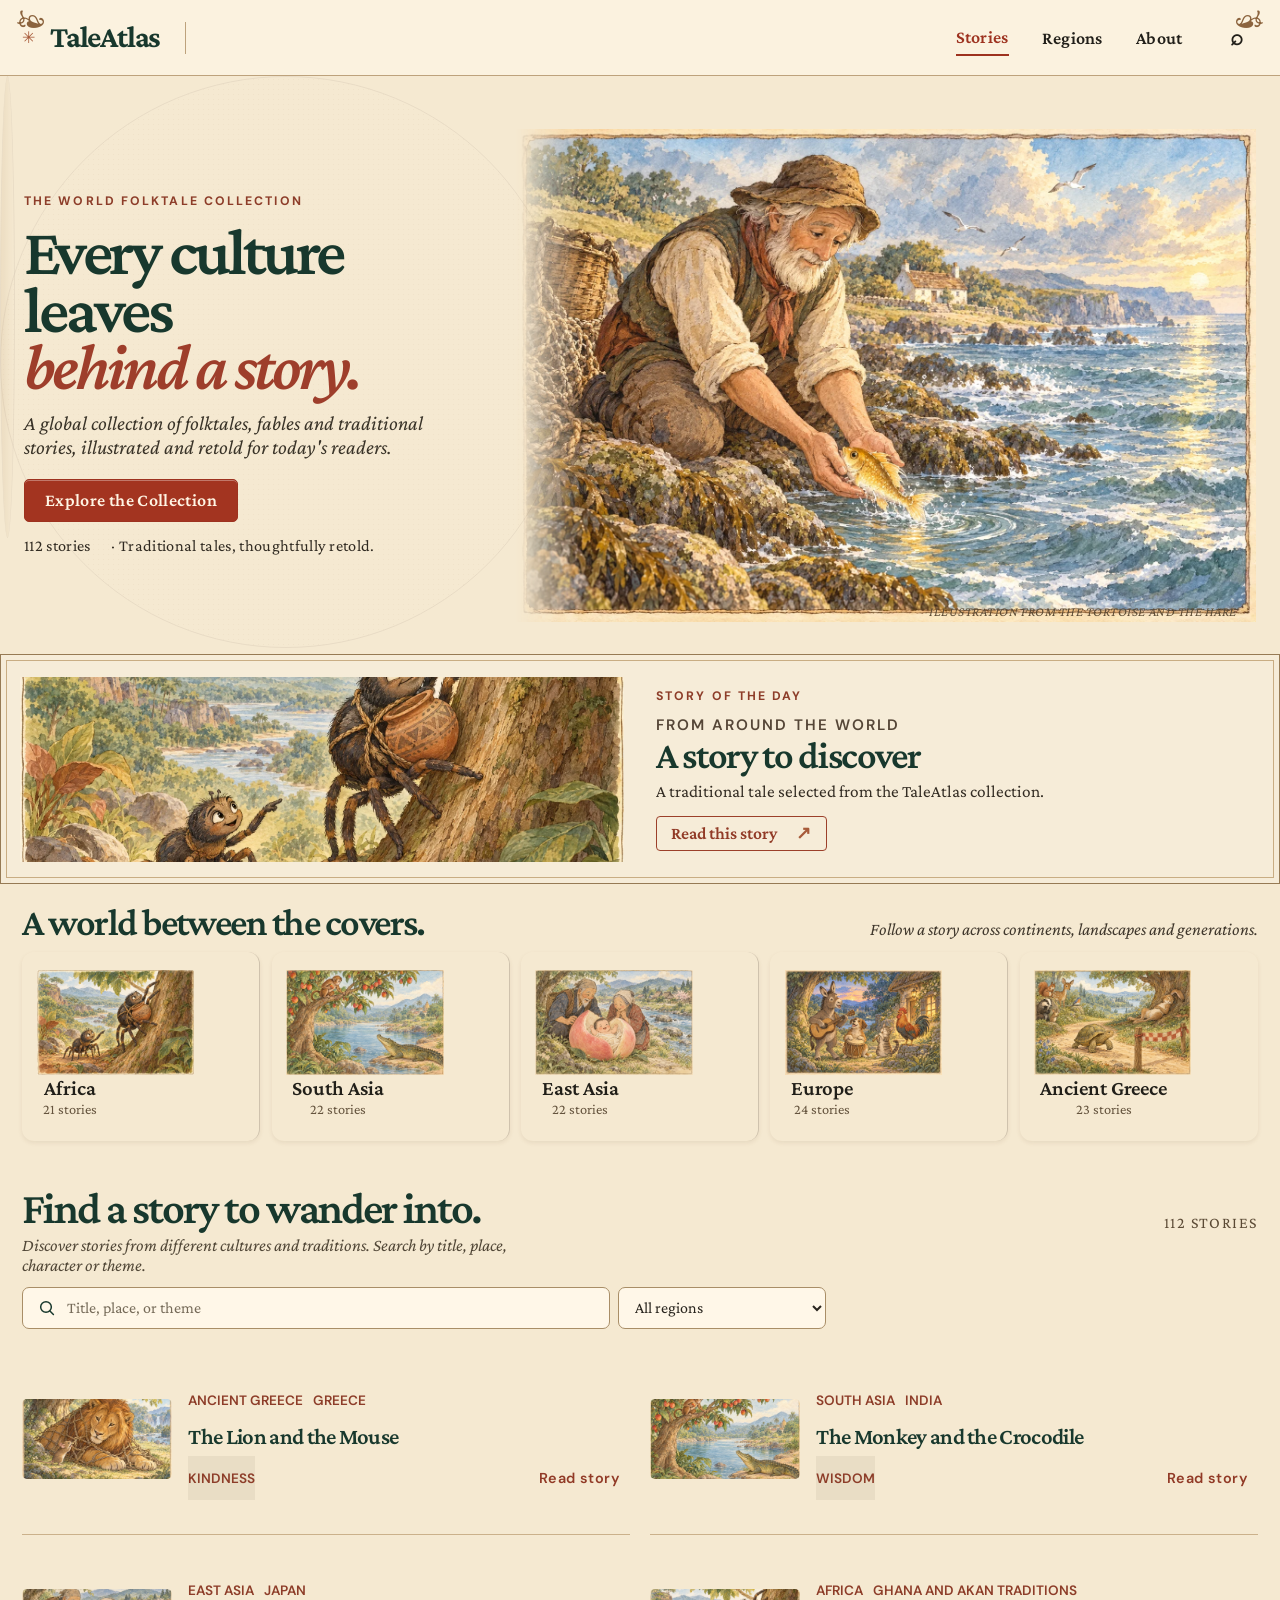
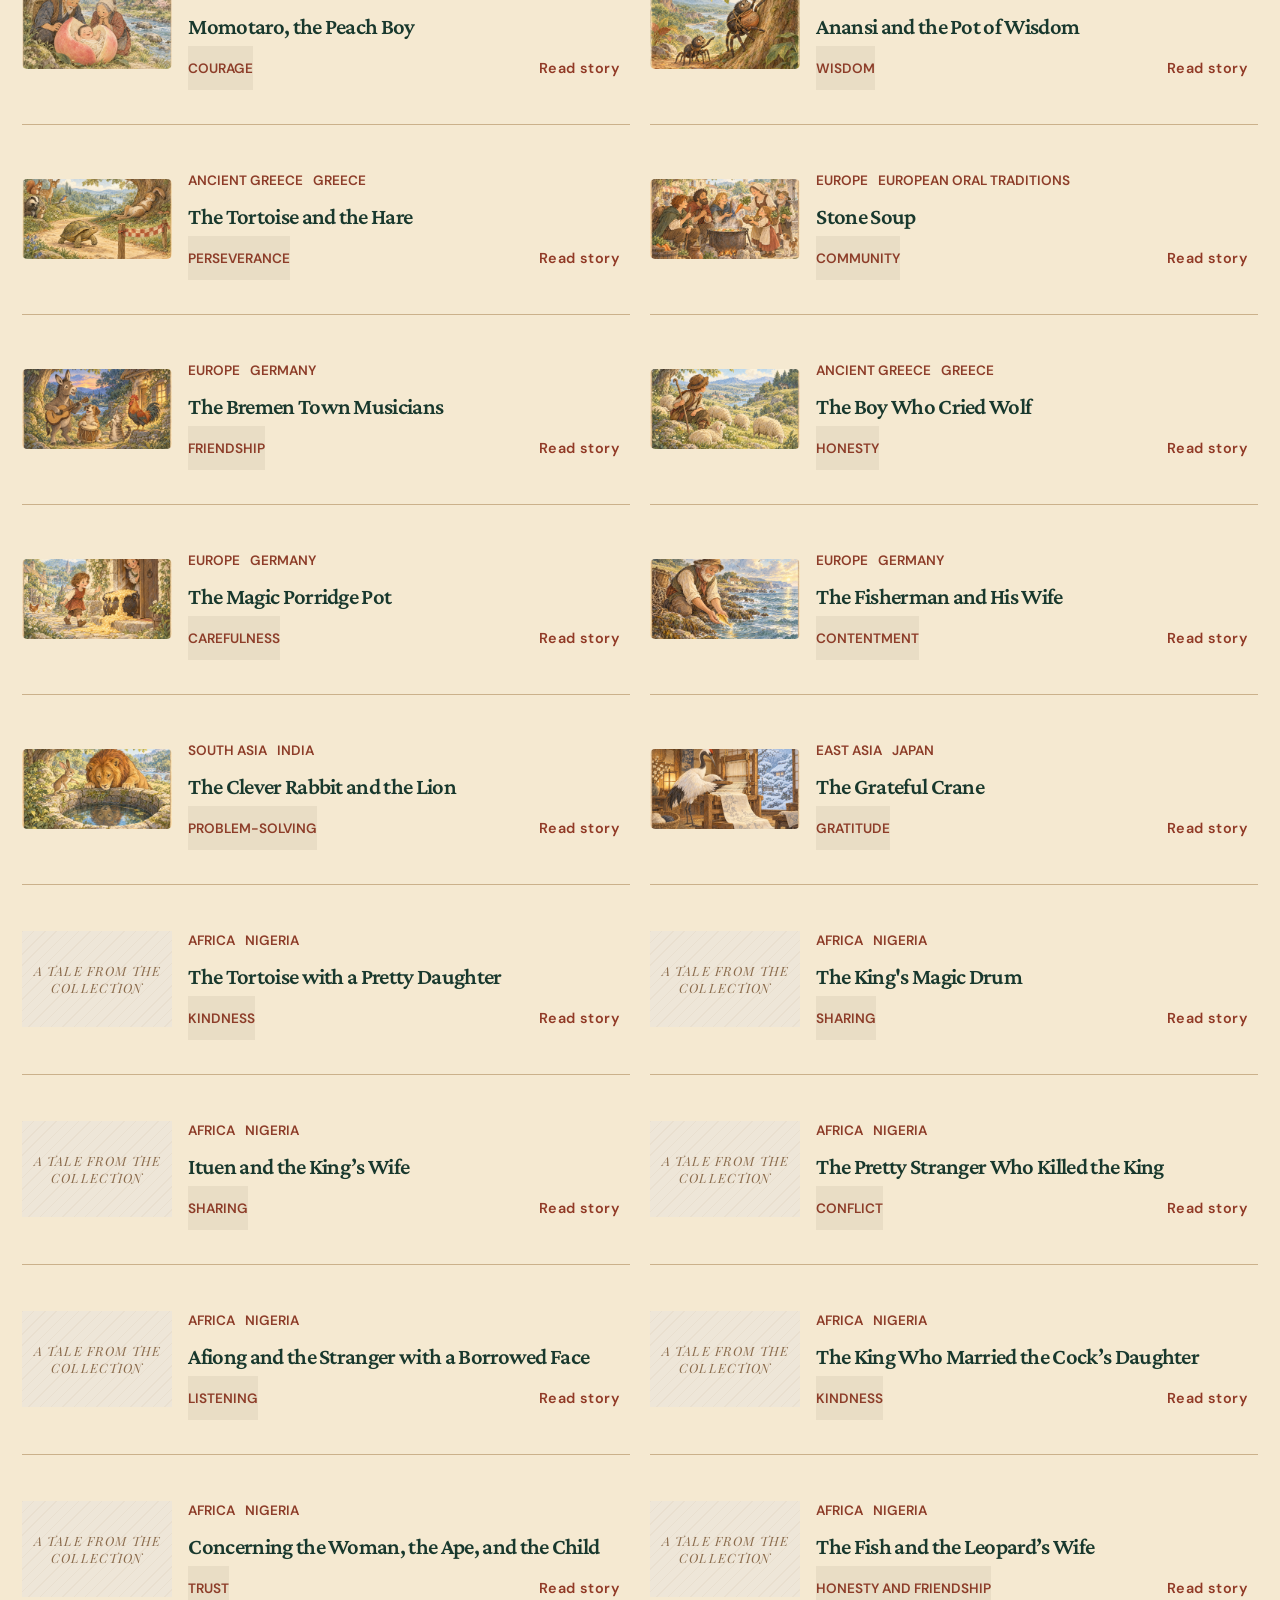
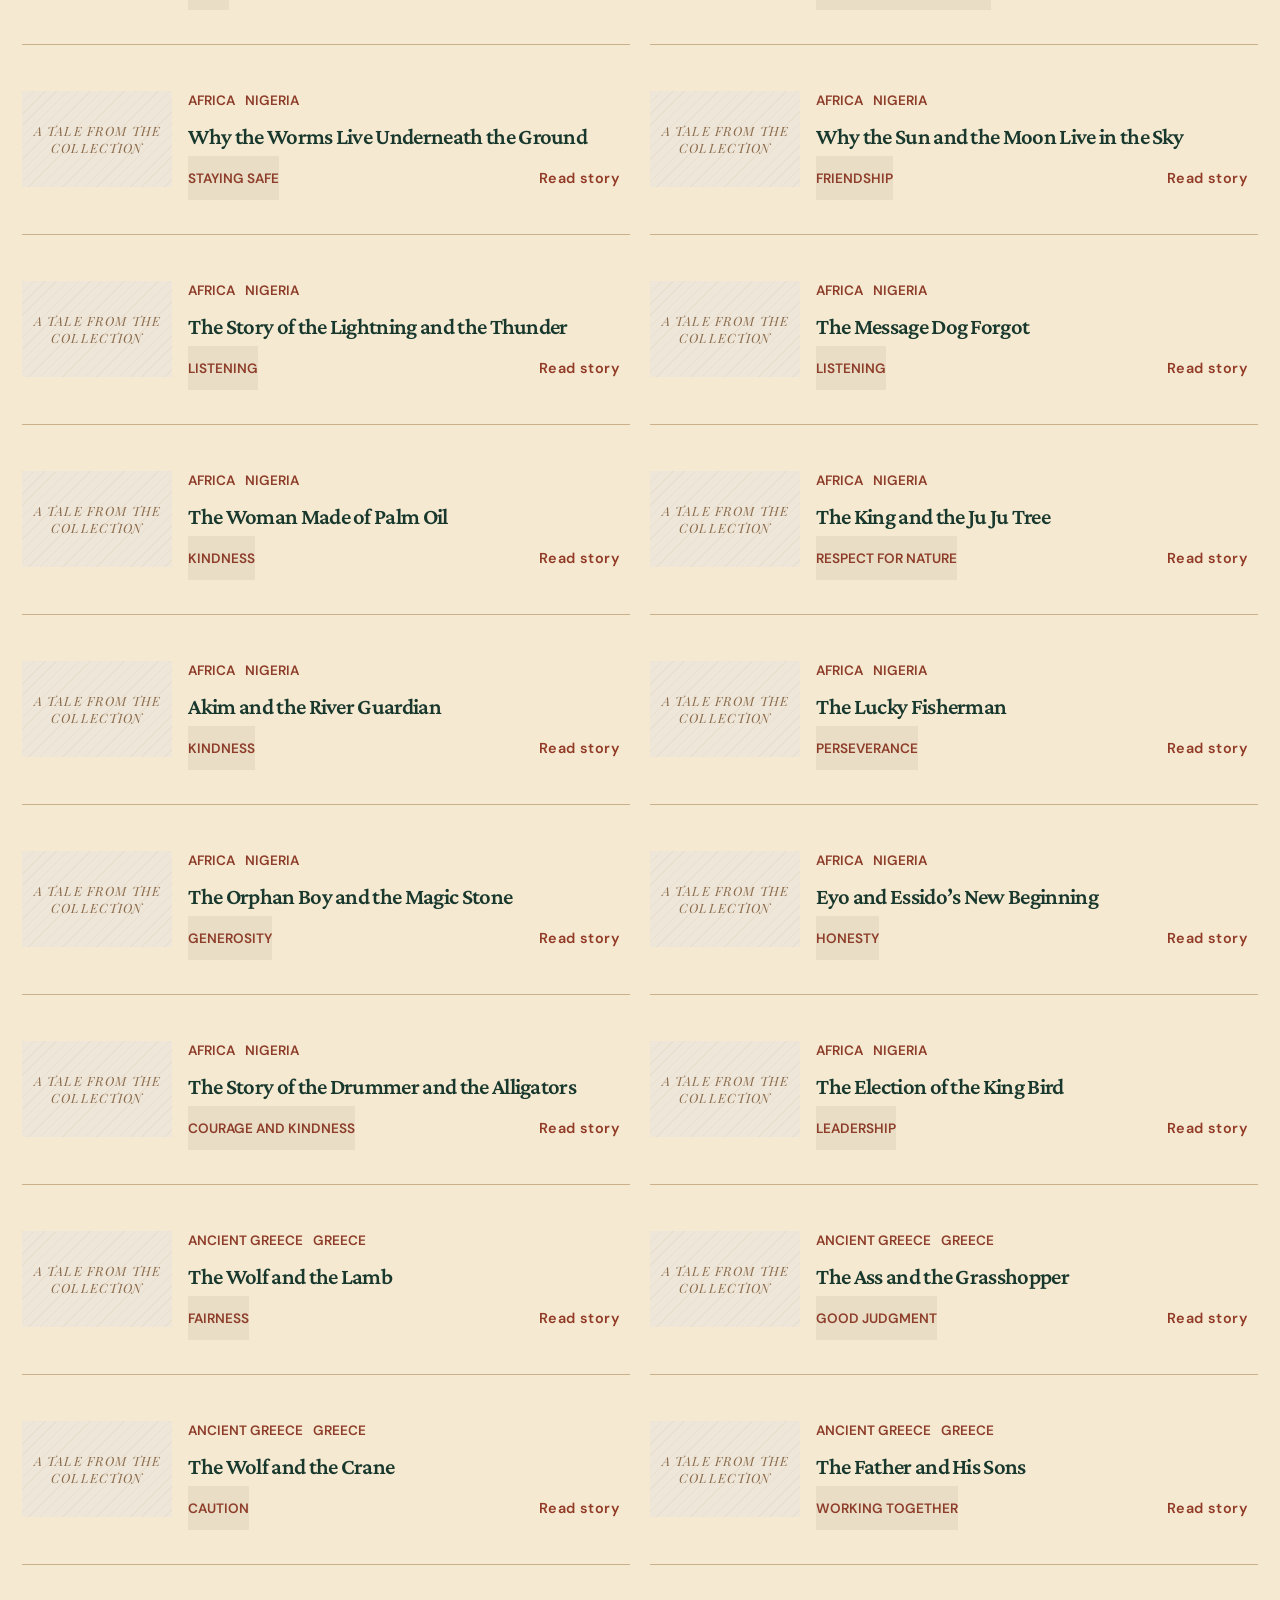
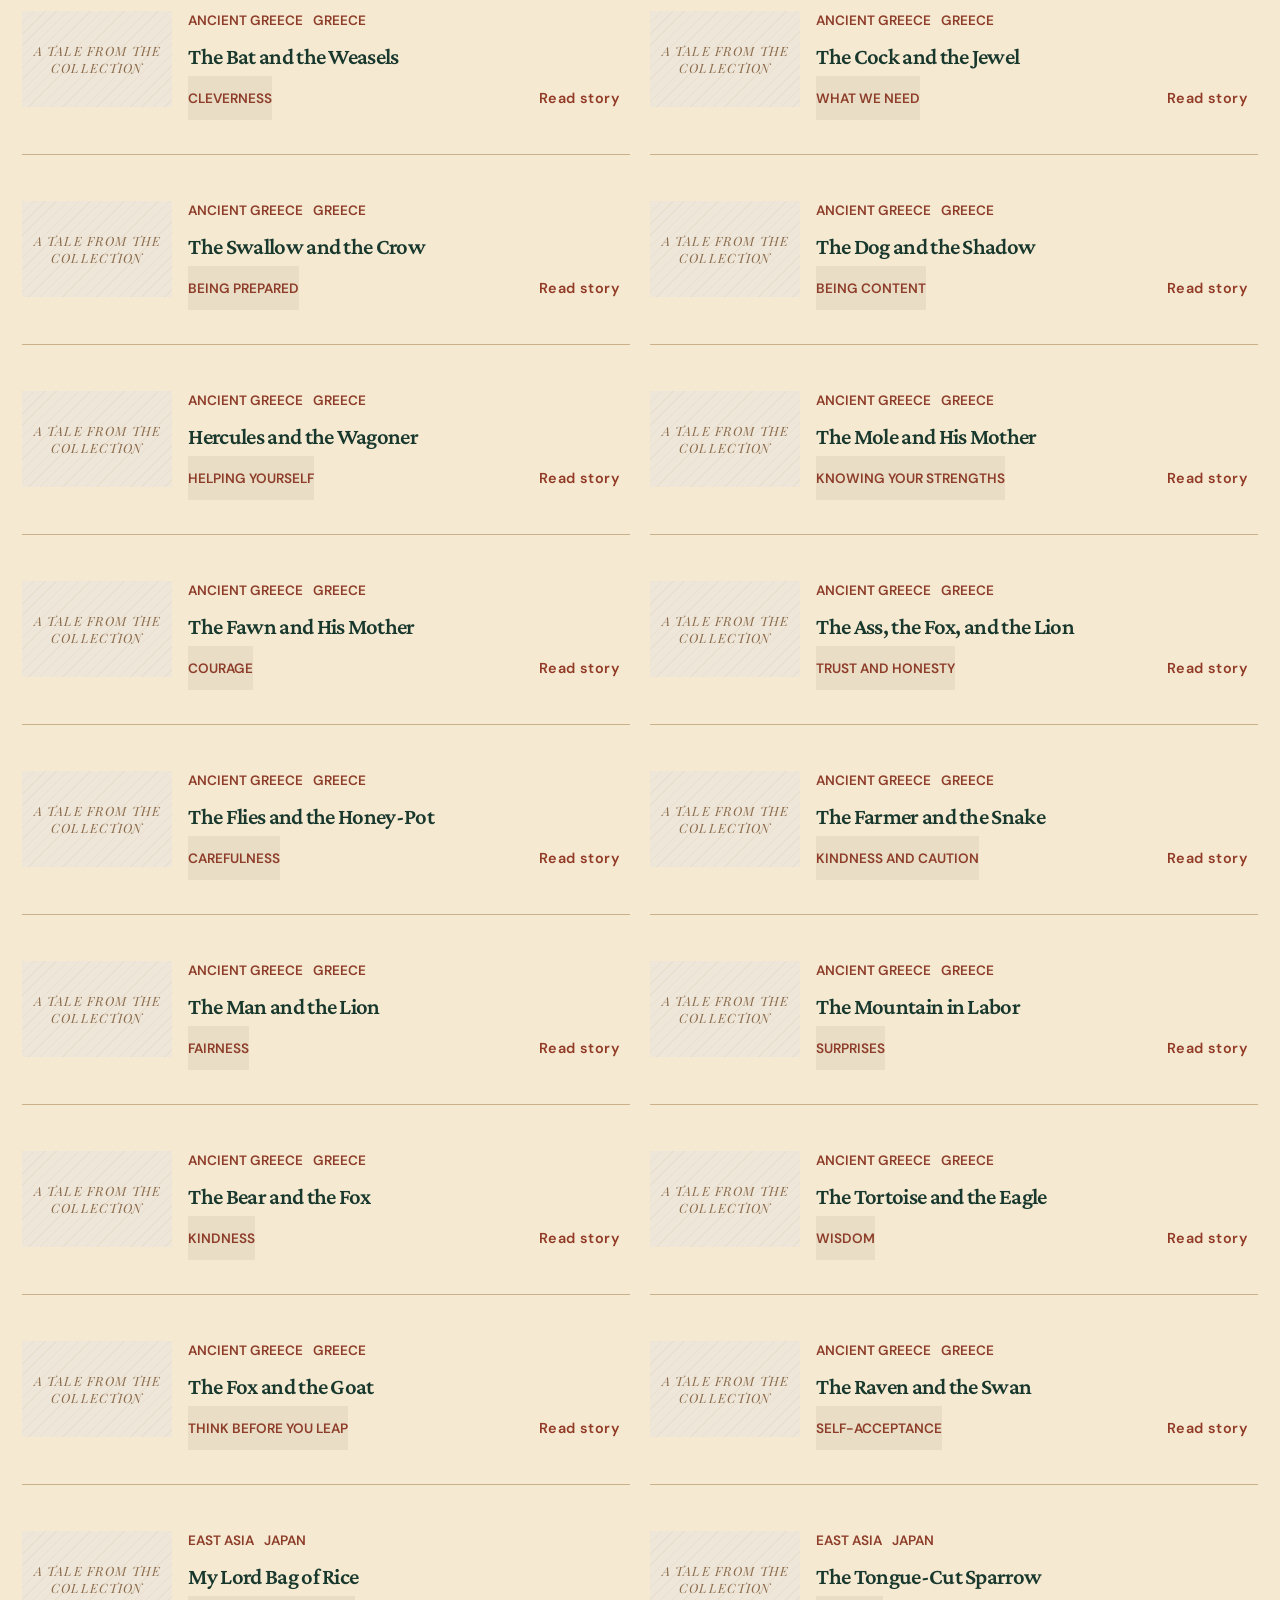
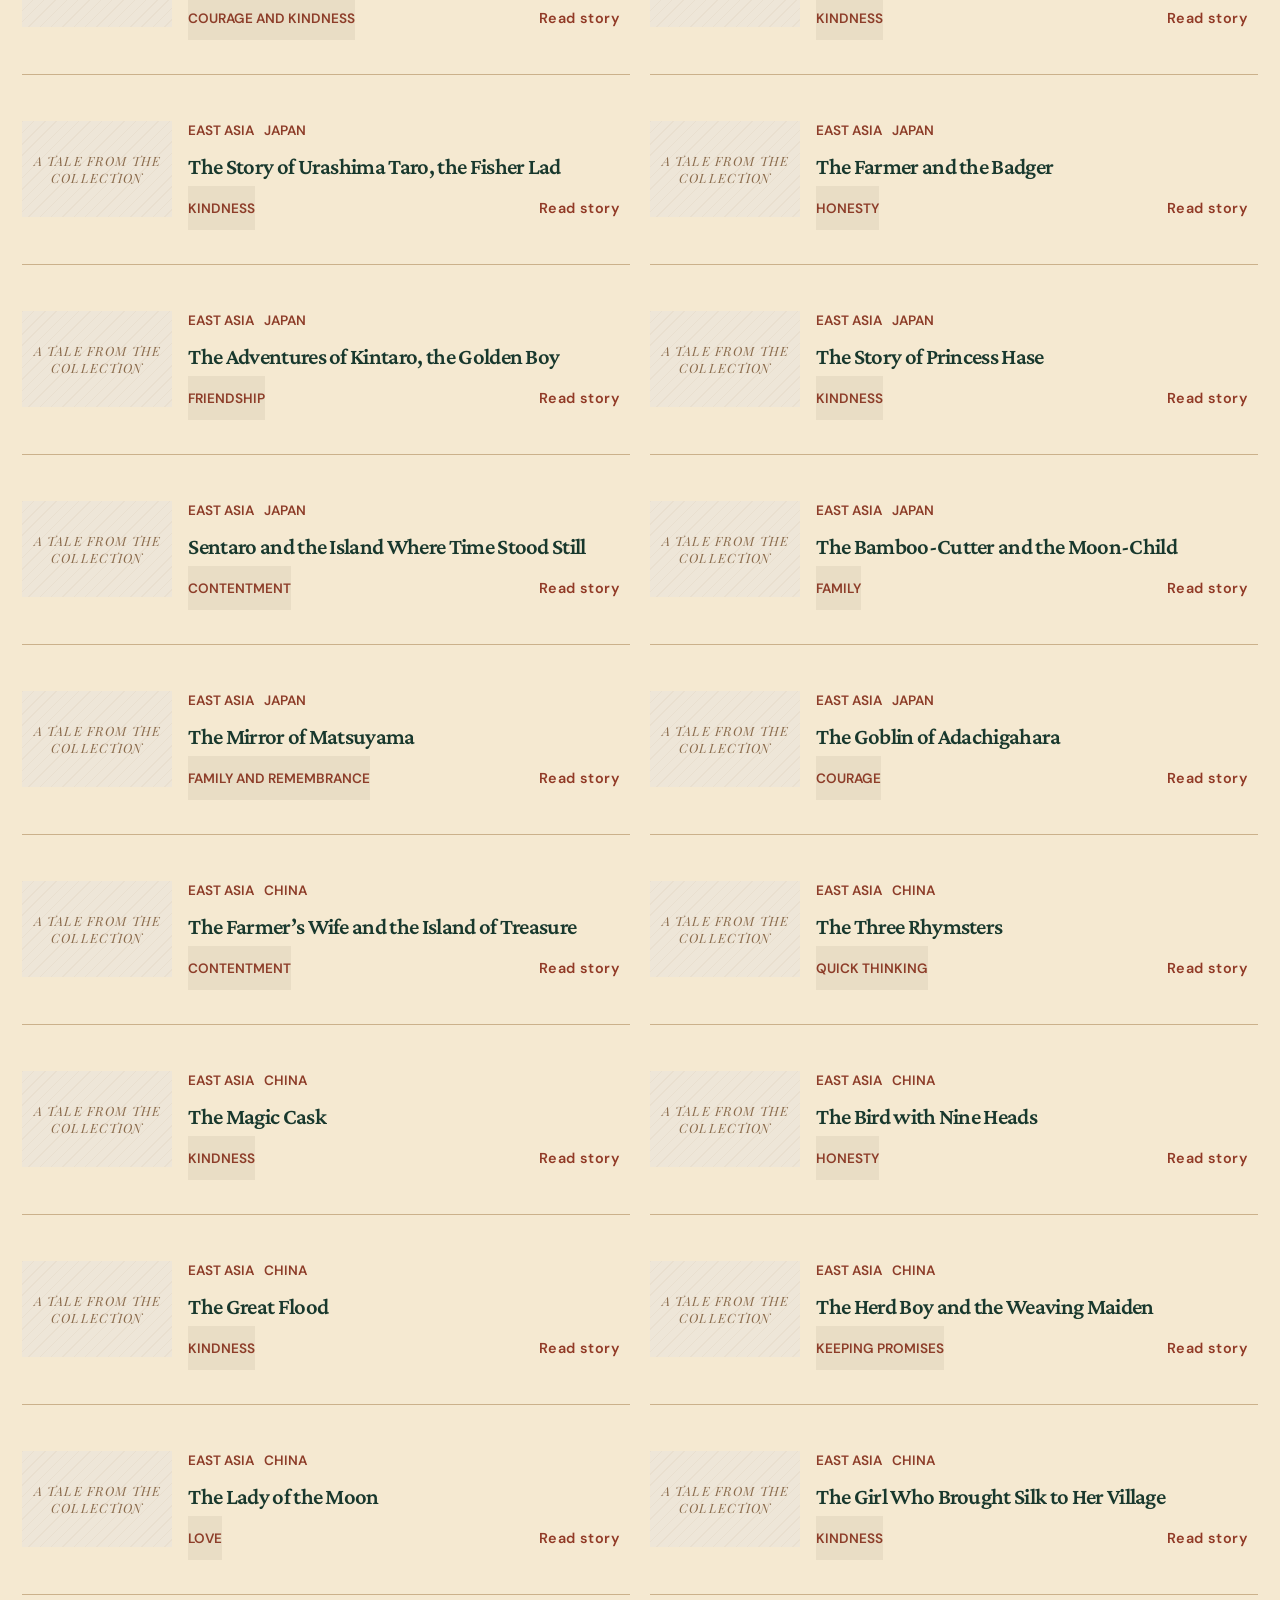
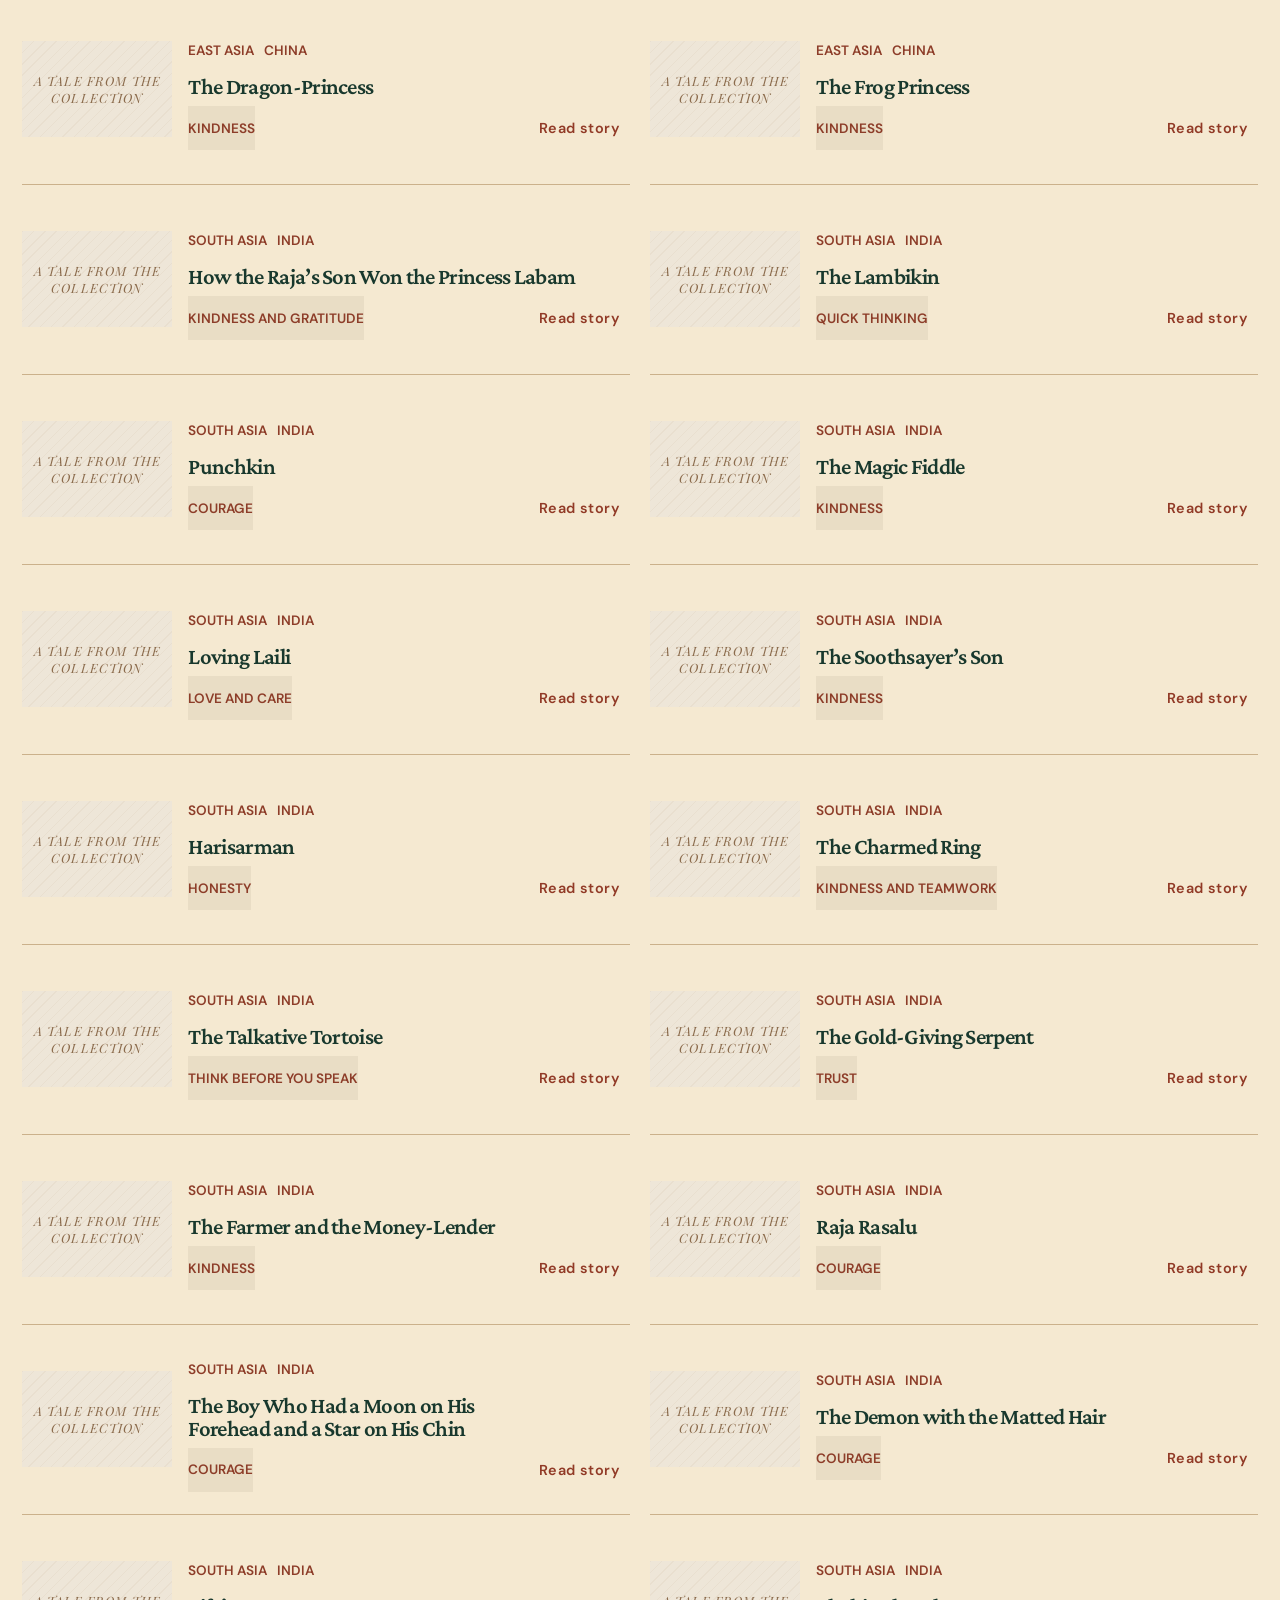
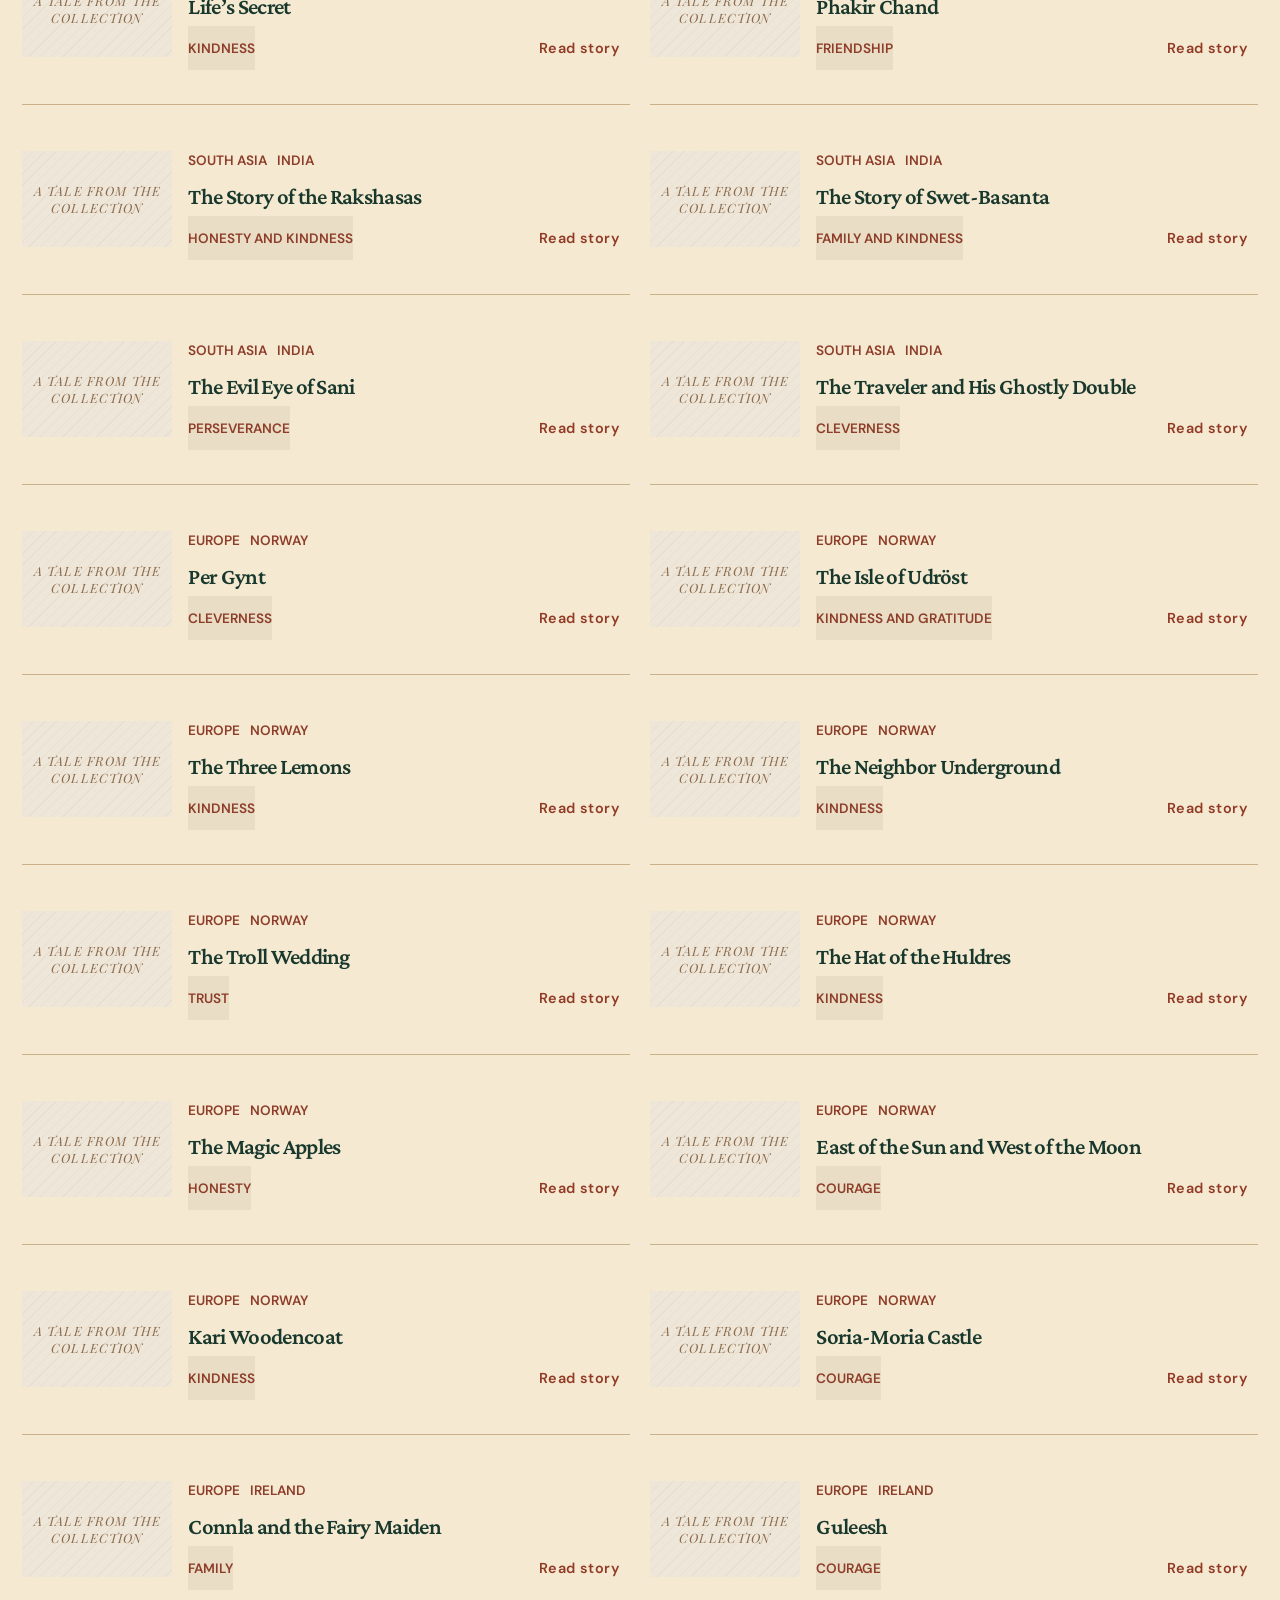
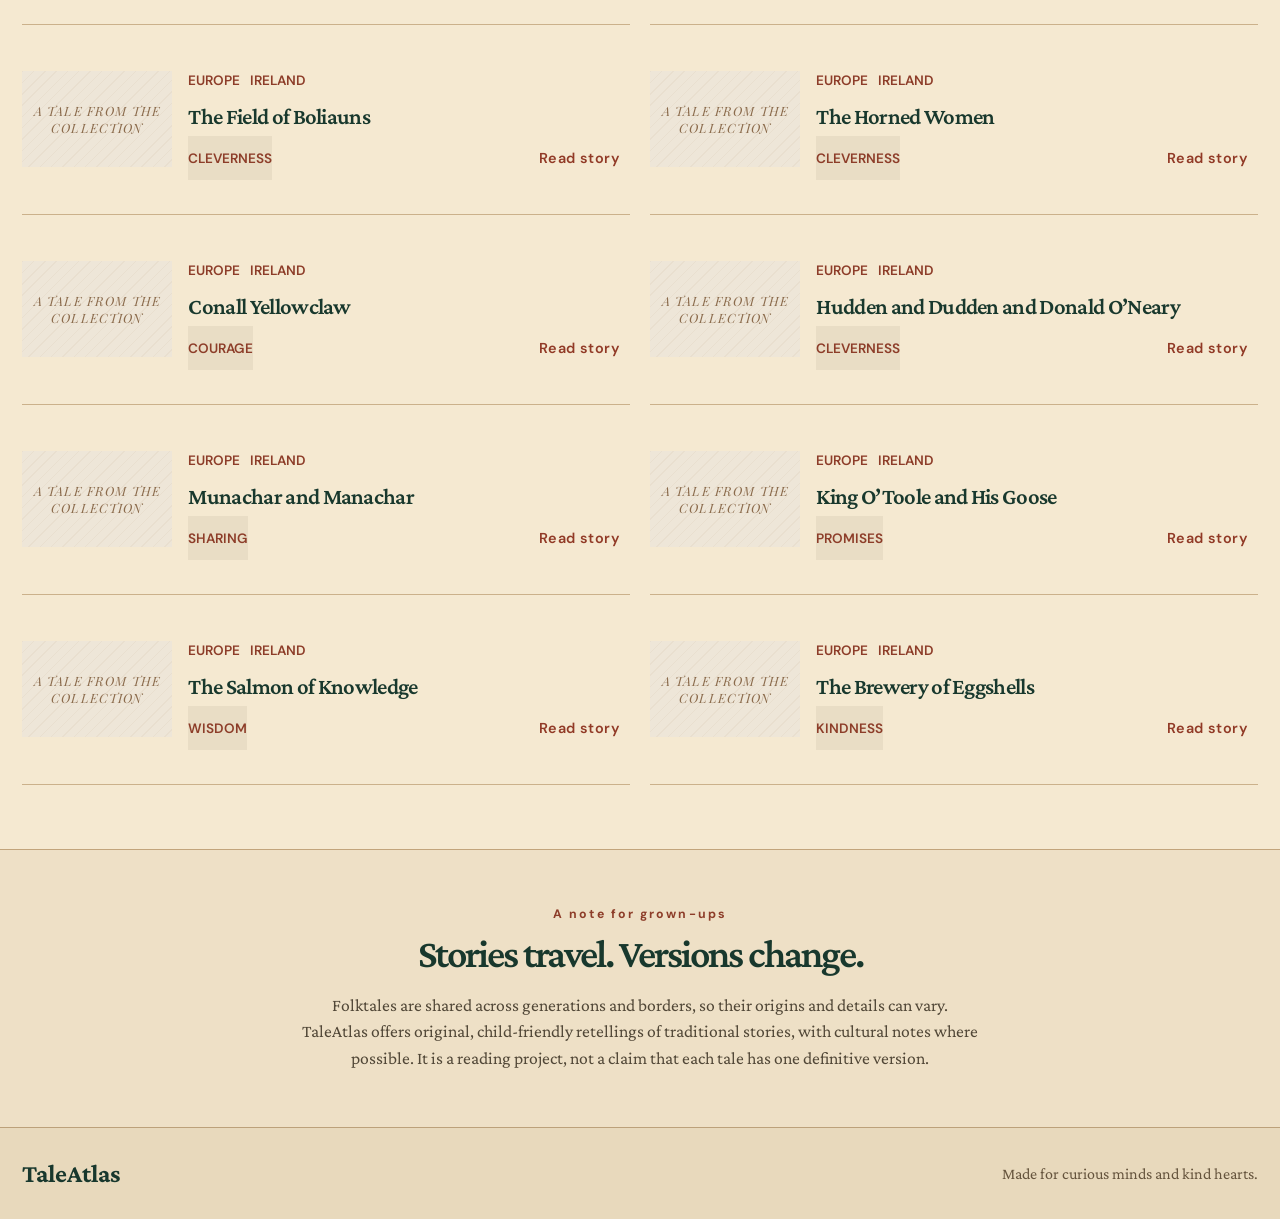
==== index.html @ 19bdbe38 "Remove image source label and introduce Story of the Day" ====
<!doctype html>
<html lang="en">
<head>
  <meta charset="utf-8">
  <meta name="viewport" content="width=device-width, initial-scale=1">
  <meta name="theme-color" content="#f5f0e5">
  <meta name="description" content="A growing illustrated library of child-friendly folktales from around the world.">
  <title>TaleAtlas — The World Folktale Collection</title>
  <link rel="canonical" href="https://melvinvarghese.github.io/TaleAtlas/">
  <meta property="og:type" content="website">
  <meta property="og:site_name" content="TaleAtlas">
  <meta property="og:title" content="TaleAtlas — The World Folktale Collection">
  <meta property="og:description" content="A growing illustrated library of child-friendly folktales from around the world.">
  <meta property="og:url" content="https://melvinvarghese.github.io/TaleAtlas/">
  <meta property="og:image" content="https://melvinvarghese.github.io/TaleAtlas/cover.svg">
  <meta property="og:image:alt" content="The illustrated TaleAtlas book cover, featuring a globe and the title TaleAtlas.">
  <link rel="icon" href="favicon.svg" type="image/svg+xml">
  <link rel="preconnect" href="https://fonts.googleapis.com">
  <link rel="preconnect" href="https://fonts.gstatic.com" crossorigin>
  <link href="https://fonts.googleapis.com/css2?family=Crimson+Pro:ital,wght@0,400;0,500;0,600;0,700;1,400;1,500&family=DM+Sans:wght@400;500;600;700&display=swap" rel="stylesheet">
  <link rel="stylesheet" href="styles.css">
</head>
<body>
  <a class="skip-link" href="#main-content">Skip to stories</a>

  <header class="topbar" id="top">
    <a class="brand" href="#top" id="brand-home" aria-label="TaleAtlas home">
      <svg aria-hidden="true" viewBox="0 0 36 36" focusable="false">
        <path d="M5 7h10c2 0 3 1.4 3 3.2V29c-1.4-2-3.3-3-6-3H5zM31 7H21c-2 0-3 1.4-3 3.2V29c1.4-2 3.3-3 6-3h7z" fill="none" stroke="currentColor" stroke-width="1.7" stroke-linejoin="round" />
        <path d="M18 10v19" fill="none" stroke="currentColor" stroke-width="1.4" />
      </svg>
      <span>TaleAtlas</span>
    </a>
    <nav aria-label="Main navigation">
      <a href="#collection-title">Stories</a>
      <a href="#regions">Regions</a>
      <button id="about-button" type="button" aria-controls="about-dialog" aria-haspopup="dialog">About</button>
      <button class="nav-search" type="button" id="search-top" aria-label="Go to story search">Search <span aria-hidden="true">⌕</span></button>
    </nav>
  </header>

  <main id="main-content" tabindex="-1">
    <section id="welcome" class="welcome" aria-labelledby="hero-title">
      <div class="welcome-copy">
        <p class="hero-label"><span class="ornament" aria-hidden="true">✳</span> THE WORLD FOLKTALE COLLECTION</p>
        <h1 id="hero-title"><span>Every culture leaves</span><em>behind a story.</em></h1>
        <p class="intro">A global collection of folktales, fables and traditional stories, illustrated and retold for today's readers.</p>
        <button id="open-book" class="primary" type="button" aria-controls="reader">Explore the Collection</button>
        <p class="note"><span id="hero-story-count">112 stories</span> · Traditional tales, thoughtfully retold.</p>
      </div>
      <div class="hero-art" aria-label="An illustration from the world of folktales">
        <img class="hero-main-art" src="assets/clever-rabbit.webp" width="760" height="700" alt="A clever rabbit leads a lion toward a stone well in a forest." fetchpriority="high">
        <span class="art-caption">A world of wonder, gathered in one place</span>
      </div>
    </section>

    <section class="featured-story" aria-labelledby="featured-title">
      <div class="featured-art">
        <img src="assets/anansi-wisdom.webp" alt="Anansi the spider climbs a tree with a pot of wisdom." loading="lazy">
        
      </div>
      <div class="featured-copy">
        <p class="section-label">STORY OF THE DAY</p>
        <p class="feature-kicker" id="featured-origin">FROM AROUND THE WORLD</p>
        <h2 id="featured-title">A story to discover</h2>
        <p id="featured-summary">A traditional tale selected from the TaleAtlas collection.</p>
        <button class="feature-link" id="read-featured" type="button">Read this story <span aria-hidden="true">↗</span></button>
      </div>
      
    </section>

    <section id="reader" class="reader hidden" aria-labelledby="reader-title">
      <div class="reader-heading">
        <div>
          <p class="reader-label">The open book</p>
          <h1 id="reader-title" tabindex="-1" aria-live="polite" aria-atomic="true">Contents</h1>
        </div>
        <button id="close-book" class="plain" type="button">Close book</button>
      </div>

      <div class="book-area">
        <div class="book">
          <article class="paper" id="left-page" aria-label="First page"></article>
          <article class="paper" id="right-page" aria-label="Second page"></article>
          <div id="page-turn" aria-hidden="true"></div>
        </div>
      </div>

      <div class="reader-controls" aria-label="Story navigation">
        <button id="prev" class="reader-nav" type="button" disabled>Previous</button>
        <span id="page-counter" aria-live="off">Contents</span>
        <button id="next" class="reader-nav" type="button">Begin reading</button>
      </div>
      <p class="keyboard-hint">Use these buttons or the arrow keys to turn pages.</p>
    </section>

    <section id="regions" class="regions-section" aria-labelledby="regions-title">
      <div class="regions-heading">
        <p class="section-label">FIVE REGIONS · MANY VOICES</p>
        <h2 id="regions-title">A world between the covers.</h2>
        <p>Follow a story across continents, landscapes and generations.</p>
      </div>
      <div class="region-index" id="region-index">
        <button type="button" class="region-card" data-region="Africa"><span class="region-card-art"><img src="assets/anansi-wisdom.webp" alt="Anansi and the pot of wisdom" loading="lazy"></span><span class="region-card-meta"><span class="region-number">01</span><span class="region-name">Africa</span><span class="region-count" data-region-count="Africa"></span><span class="region-arrow" aria-hidden="true">↗</span></span></button>
        <button type="button" class="region-card" data-region="South Asia"><span class="region-card-art"><img src="assets/monkey-crocodile.webp" alt="The monkey and the crocodile" loading="lazy"></span><span class="region-card-meta"><span class="region-number">02</span><span class="region-name">South Asia</span><span class="region-count" data-region-count="South Asia"></span><span class="region-arrow" aria-hidden="true">↗</span></span></button>
        <button type="button" class="region-card" data-region="East Asia"><span class="region-card-art"><img src="assets/momotaro.webp" alt="Momotaro, the peach boy" loading="lazy"></span><span class="region-card-meta"><span class="region-number">03</span><span class="region-name">East Asia</span><span class="region-count" data-region-count="East Asia"></span><span class="region-arrow" aria-hidden="true">↗</span></span></button>
        <button type="button" class="region-card" data-region="Europe"><span class="region-card-art"><img src="assets/bremen-musicians.webp" alt="The Bremen town musicians" loading="lazy"></span><span class="region-card-meta"><span class="region-number">04</span><span class="region-name">Europe</span><span class="region-count" data-region-count="Europe"></span><span class="region-arrow" aria-hidden="true">↗</span></span></button>
        <button type="button" class="region-card" data-region="Ancient Greece"><span class="region-card-art"><img src="assets/tortoise-hare.webp" alt="The tortoise and the hare" loading="lazy"></span><span class="region-card-meta"><span class="region-number">05</span><span class="region-name">Ancient Greece</span><span class="region-count" data-region-count="Ancient Greece"></span><span class="region-arrow" aria-hidden="true">↗</span></span></button>
      </div>
    </section>

    <section class="collection" aria-labelledby="collection-title">
      <div class="section-heading">
        <div>
          <p class="section-label">THE STORY LIBRARY</p>
          <h2 id="collection-title" tabindex="-1">Find a story to wander into.</h2>
        </div>
        <span id="story-count" class="story-count" role="status" aria-live="polite" aria-atomic="true">12 stories</span>
      </div>
      <p class="section-intro">Discover stories from different cultures and traditions. Search by title, place, character or theme.</p>

      <div class="filters" role="search">
        <div class="filter-field search-field">
          <label for="search">Search stories</label>
          <div class="search-control">
            <svg aria-hidden="true" viewBox="0 0 24 24" focusable="false">
              <circle cx="10.8" cy="10.8" r="6.4" fill="none" stroke="currentColor" stroke-width="1.8" />
              <path d="m15.5 15.5 4.2 4.2" fill="none" stroke="currentColor" stroke-width="1.8" stroke-linecap="round" />
            </svg>
            <input id="search" type="search" placeholder="Title, place, or theme">
          </div>
        </div>
        <div class="filter-field region-field">
          <label for="region-filter">Browse by region</label>
          <select id="region-filter">
            <option value="all">All regions</option>
            <option value="Africa">Africa</option>
            <option value="South Asia">South Asia</option>
            <option value="East Asia">East Asia</option>
            <option value="Europe">Europe</option>
            <option value="Ancient Greece">Ancient Greece</option>
          </select>
        </div>
      </div>

      <div id="active-filters" class="active-filters" hidden>
        <p id="active-filter-text"></p>
        <button id="clear-filters" type="button">Clear filters</button>
      </div>

      <div id="story-grid" class="story-grid"></div>
    </section>

    <section class="about-panel" aria-labelledby="about-panel-title">
      <div class="about-copy">
        <p class="section-label">A note for grown-ups</p>
        <h2 id="about-panel-title">Stories travel. Versions change.</h2>
        <p>Folktales are shared across generations and borders, so their origins and details can vary. TaleAtlas offers original, child-friendly retellings of traditional stories, with cultural notes where possible. It is a reading project, not a claim that each tale has one definitive version.</p>
      </div>
    </section>
  </main>

  <footer class="site-footer">
    <a class="footer-brand" href="#top">TaleAtlas</a>
    <p>Made for curious minds and kind hearts.</p>
  </footer>

  <dialog id="about-dialog" aria-labelledby="about-title">
    <button id="about-close" class="dialog-close" type="button" aria-label="Close about dialog">×</button>
    <p class="section-label">About TaleAtlas</p>
    <h2 id="about-title">A world of stories, one page at a time.</h2>
    <p>TaleAtlas is a free, growing folktale library designed to feel like opening a classic illustrated storybook. Stories are retold in fresh wording for children. Traditional tale details can vary by community and source.</p>
    <p>As the collection grows, include source notes and cultural context. Use public-domain source texts or fresh retellings, and don't copy modern translations or illustrations without permission.</p>
  </dialog>

  <script src="stories.js"></script>
  <script src="script.js"></script>
</body>
</html>
---- styles.css ----
@import url('https://fonts.googleapis.com/css2?family=DM+Sans:wght@400;500;600;700&family=Playfair+Display:wght@400;500;600;700&display=swap');

:root {
  color-scheme: light;
  --forest: #243a2b;
  --forest-deep: #1d3124;
  --ink: #26342b;
  --muted: #4d5c51;
  --quiet: #59695d;
  --canvas: #f1f3ec;
  --sage: #e2e9df;
  --sage-strong: #d4dfd2;
  --paper: #fbfaf4;
  --gold: #806026;
  --rule: #c8d3c6;
  --art-ground: #e6ebe2;
  --focus: #8a672a;
  font-family: 'DM Sans', Arial, sans-serif;
  background: var(--canvas);
  color: var(--ink);
}

* {
  box-sizing: border-box;
}

html {
  scroll-behavior: smooth;
  scroll-padding-top: 1rem;
}

body {
  margin: 0;
  background: var(--canvas);
  color: var(--ink);
  font-family: 'DM Sans', Arial, sans-serif;
  font-size: 1rem;
  line-height: 1.6;
}

button,
input,
select {
  font: inherit;
}

button {
  color: inherit;
  cursor: pointer;
}

img,
svg {
  display: block;
}

img {
  max-width: 100%;
}

a {
  color: var(--forest);
  text-underline-offset: 0.18em;
}

:focus-visible {
  outline: 3px solid var(--focus);
  outline-offset: 3px;
}

.skip-link {
  position: absolute;
  z-index: 50;
  top: 0.75rem;
  left: 0.75rem;
  transform: translateY(-160%);
  background: var(--forest-deep);
  color: #fffdf4;
  padding: 0.75rem 1rem;
  font-weight: 700;
}

.skip-link:focus {
  transform: translateY(0);
}

.topbar {
  min-height: 76px;
  padding: 0 clamp(1.25rem, 6vw, 5.5rem);
  display: flex;
  align-items: center;
  justify-content: space-between;
  gap: 1.5rem;
  background: var(--canvas);
}

.brand {
  display: inline-flex;
  align-items: center;
  gap: 0.55rem;
  min-height: 48px;
  color: var(--forest);
  text-decoration: none;
  font: 700 1.35rem/1 'Playfair Display', Georgia, serif;
}

.brand svg {
  width: 1.6rem;
  height: 1.6rem;
}

.topbar nav {
  display: flex;
  align-items: center;
  gap: clamp(0.4rem, 2vw, 1.25rem);
}

.topbar nav button,
.plain {
  min-height: 44px;
  padding: 0.6rem 0.8rem;
  border: 0;
  background: transparent;
  color: var(--forest);
  font-weight: 600;
}

.topbar nav button:hover,
.plain:hover {
  text-decoration: underline;
  text-underline-offset: 0.24em;
}

.welcome {
  min-height: 610px;
  padding: 76px max(1.5rem, calc((100vw - 1180px) / 2)) 78px;
  display: grid;
  grid-template-columns: minmax(0, 1.08fr) minmax(17rem, 0.92fr);
  align-items: center;
  gap: clamp(2rem, 5vw, 4.5rem);
  background: var(--sage);
}

.welcome-copy {
  max-width: 590px;
}

.hero-label,
.reader-label,
.section-label {
  margin: 0;
  color: var(--gold);
  font-size: 0.9rem;
  font-weight: 700;
  letter-spacing: 0.035em;
}

.welcome h1,
.reader h1,
.section-heading h2,
.about-panel h2,
#about-dialog h2 {
  color: var(--forest);
  font-family: 'Playfair Display', Georgia, serif;
  font-weight: 500;
  letter-spacing: -0.035em;
  text-wrap: balance;
}

.welcome h1 {
  max-width: 19ch;
  margin: 1rem 0 1.25rem;
  font-size: clamp(2.45rem, 4.65vw, 4.25rem);
  line-height: 1.09;
}

.welcome h1 span,
.welcome h1 em {
  display: block;
}

.welcome h1 em {
  color: var(--gold);
  font-style: normal;
}

.intro {
  max-width: 48ch;
  margin: 0 0 1.5rem;
  color: var(--muted);
  font-size: 1.08rem;
  line-height: 1.75;
}

.primary {
  min-height: 52px;
  padding: 0.85rem 1.25rem;
  border: 0;
  background: var(--forest);
  color: #fffdf4;
  font-weight: 700;
}

.primary:hover {
  background: var(--forest-deep);
}

.note {
  max-width: 42ch;
  margin: 1rem 0 0;
  color: var(--quiet);
  font-size: 0.9rem;
}

.cover-stage {
  width: 100%;
  min-height: 420px;
  padding: 0;
  border: 0;
  background: transparent;
  display: flex;
  flex-direction: column;
  align-items: center;
  justify-content: center;
  gap: 1rem;
}

.cover-stage img {
  width: min(100%, 350px);
  height: auto;
  filter: drop-shadow(14px 18px 10px rgb(27 45 32 / 15%));
  transform: rotate(1.5deg);
  transition: transform 280ms ease;
}

.cover-stage:hover img {
  transform: translateY(-4px) rotate(0deg);
}

.cover-hint {
  color: var(--forest);
  font-size: 0.9rem;
  font-weight: 600;
}

.hidden {
  display: none !important;
}

.reader {
  max-width: 1240px;
  margin: 0 auto;
  padding: 3rem clamp(1.25rem, 4vw, 3.25rem) 4rem;
}

.reader-heading {
  display: flex;
  align-items: center;
  justify-content: space-between;
  gap: 1.5rem;
  margin-bottom: 1.5rem;
}

.reader-label {
  margin-bottom: 0.25rem;
}

.reader h1 {
  margin: 0;
  font-size: clamp(1.8rem, 3vw, 2.35rem);
  line-height: 1.15;
}

.plain {
  white-space: nowrap;
}

.book-area {
  perspective: 1600px;
}

.book {
  position: relative;
  display: grid;
  grid-template-columns: minmax(0, 1fr) minmax(0, 1fr);
  max-width: 980px;
  min-height: 510px;
  margin: 0 auto 1.5rem;
  box-shadow: 0 18px 30px rgb(29 49 36 / 12%);
}

.book::before {
  position: absolute;
  z-index: 2;
  top: 0;
  bottom: 0;
  left: 50%;
  width: 1px;
  background: var(--rule);
  content: '';
}

.paper {
  position: relative;
  min-width: 0;
  min-height: 510px;
  padding: clamp(1.5rem, 3.4vw, 2.75rem);
  background: var(--paper);
}

.paper:first-child {
  padding-right: clamp(2rem, 4vw, 3.25rem);
}

.paper:nth-child(2) {
  padding-left: clamp(2rem, 4vw, 3.25rem);
}

.page-label {
  margin-bottom: 1rem;
  color: var(--gold);
  font-size: 0.9rem;
  font-weight: 700;
}

.reader-metadata {
  display: flex;
  flex-wrap: wrap;
  align-items: center;
  gap: 0.1rem;
}

.reader-metadata-filter {
  min-height: 44px;
  max-width: 100%;
  padding: 0.25rem 0.2rem;
  border: 0;
  display: inline-flex;
  flex-wrap: wrap;
  align-items: center;
  background: transparent;
  color: inherit;
  font: inherit;
  text-align: left;
  text-decoration: underline dotted currentColor;
  text-underline-offset: 0.22em;
  vertical-align: middle;
}

.reader-metadata-filter:hover,
.reader-metadata-filter:focus-visible,
.reader-metadata-filter[aria-pressed="true"] {
  text-decoration-style: solid;
}

.page-title {
  margin: 0 0 1rem;
  color: var(--forest);
  font: 500 clamp(1.65rem, 3vw, 2.4rem)/1.12 'Playfair Display', Georgia, serif;
  letter-spacing: -0.025em;
  text-wrap: balance;
}

.page-meta {
  margin: 0 0 1.15rem;
  color: var(--quiet);
  font-size: 0.9rem;
}

.page-text {
  color: var(--ink);
  font: 1.05rem/1.82 'Playfair Display', Georgia, serif;
}

.page-text p {
  margin: 0 0 1rem;
}

.page-artwork {
  max-width: 340px;
  margin: 1.2rem auto 1.4rem;
}

.page-artwork img {
  width: 100%;
  max-height: 190px;
  object-fit: contain;
  background: var(--art-ground);
}

.lesson {
  margin-top: 1.25rem;
  padding: 0.85rem 1rem;
  border-left: 3px solid var(--gold);
  background: var(--sage);
}

.lesson strong {
  color: var(--forest);
  font-size: 0.9rem;
}

.lesson p {
  margin: 0.25rem 0 0;
  color: var(--ink);
  font: italic 1rem/1.55 'Playfair Display', Georgia, serif;
}

.folio {
  position: absolute;
  bottom: 1rem;
  color: var(--quiet);
  font-size: 0.85rem;
}

.paper:first-child .folio {
  left: clamp(1.5rem, 3.4vw, 2.75rem);
}

.paper:nth-child(2) .folio {
  right: clamp(1.5rem, 3.4vw, 2.75rem);
}

#page-turn {
  position: absolute;
  z-index: 3;
  inset: 0 0 0 50%;
  border-left: 1px solid var(--rule);
  background: var(--paper);
  box-shadow: -14px 0 22px rgb(29 49 36 / 8%);
  opacity: 0;
  pointer-events: none;
  transform-origin: left center;
}

#page-turn.turning {
  opacity: 1;
  animation: page-flip 620ms ease-in-out;
}

@keyframes page-flip {
  0% { transform: rotateY(0); }
  100% { transform: rotateY(-180deg); }
}

.contents-list {
  display: grid;
  grid-template-columns: repeat(2, minmax(0, 1fr));
  gap: 0.25rem 1.25rem;
  margin: 1rem 0 0;
  padding: 0;
  list-style: none;
}

.contents-list button {
  width: 100%;
  min-height: 56px;
  padding: 0.55rem 0.45rem;
  border: 0;
  background: transparent;
  color: var(--forest);
  text-align: left;
  font: 500 1rem/1.35 'Playfair Display', Georgia, serif;
}

.contents-list button:hover {
  background: var(--sage);
}

.contents-list small {
  display: block;
  margin-top: 0.12rem;
  color: var(--quiet);
  font: 0.84rem/1.4 'DM Sans', Arial, sans-serif;
}

.reader-controls {
  display: flex;
  align-items: center;
  justify-content: space-between;
  gap: 1rem;
  max-width: 980px;
  margin: 0 auto;
}

.reader-nav {
  min-width: 126px;
  min-height: 48px;
  padding: 0.7rem 1rem;
  border: 1px solid var(--forest);
  background: transparent;
  color: var(--forest);
  font-weight: 700;
}

.reader-nav:hover:not(:disabled) {
  background: var(--forest);
  color: #fffdf4;
}

.reader-nav:disabled {
  border-color: var(--rule);
  color: var(--quiet);
  cursor: not-allowed;
}

#page-counter {
  color: var(--quiet);
  font-size: 0.9rem;
  text-align: center;
}

.keyboard-hint {
  margin: 0.85rem 0 0;
  color: var(--quiet);
  font-size: 0.9rem;
  text-align: center;
}

.collection {
  max-width: 1240px;
  margin: 0 auto;
  padding: 5.25rem clamp(1.25rem, 4vw, 3.25rem) 5.5rem;
}

.section-heading {
  display: flex;
  align-items: end;
  justify-content: space-between;
  gap: 1.5rem;
}

.section-label {
  margin-bottom: 0.35rem;
}

.section-heading h2,
.about-panel h2 {
  margin: 0;
  font-size: clamp(2rem, 4vw, 3rem);
  line-height: 1.15;
}

.story-count {
  min-width: 100px;
  padding: 0.4rem 0.8rem;
  background: var(--sage-strong);
  color: var(--forest-deep);
  font-size: 0.9rem;
  font-weight: 700;
  text-align: center;
}

.section-intro {
  max-width: 65ch;
  margin: 1rem 0 2rem;
  color: var(--muted);
  font-size: 1rem;
  line-height: 1.75;
}

.filters {
  display: grid;
  grid-template-columns: minmax(0, 1fr) minmax(220px, 0.42fr);
  gap: 1rem;
  margin-bottom: 2.25rem;
}

.active-filters {
  margin: -1.5rem 0 2rem;
  padding: 0.6rem 0.85rem;
  border-left: 3px solid var(--sage-strong);
  background: var(--paper);
  display: flex;
  flex-wrap: wrap;
  align-items: center;
  justify-content: space-between;
  gap: 0.6rem 1rem;
}

.active-filters[hidden] {
  display: none;
}

.active-filters p {
  margin: 0;
  color: var(--muted);
  font-size: 0.9rem;
}

#clear-filters {
  min-height: 44px;
  padding: 0.5rem 0.75rem;
  border: 1px solid var(--rule);
  background: transparent;
  color: var(--forest);
  font-weight: 700;
}

#clear-filters:hover {
  border-color: var(--sage-strong);
  background: var(--sage);
}

.filter-field {
  display: grid;
  gap: 0.45rem;
}

.filter-field label {
  color: var(--forest);
  font-size: 0.9rem;
  font-weight: 700;
}

.search-control,
.region-field select {
  min-height: 50px;
  border: 1px solid var(--rule);
  background: var(--paper);
  color: var(--ink);
}

.search-control {
  display: flex;
  align-items: center;
  gap: 0.65rem;
  padding: 0 0.85rem;
}

.search-control:focus-within {
  outline: 2px solid var(--focus);
  outline-offset: 2px;
}

.search-control svg {
  width: 1.25rem;
  height: 1.25rem;
  flex: 0 0 auto;
  color: var(--forest);
}

.search-control input {
  width: 100%;
  min-width: 0;
  min-height: 48px;
  padding: 0.55rem 0;
  border: 0;
  background: transparent;
  color: var(--ink);
}

.search-control input:focus-visible {
  outline: none;
}

.search-control input::placeholder {
  color: var(--quiet);
  opacity: 1;
}

.region-field select {
  width: 100%;
  padding: 0.6rem 0.8rem;
}

.story-grid {
  display: grid;
  grid-template-columns: repeat(2, minmax(0, 1fr));
  align-items: start;
  gap: 1.25rem 2.75rem;
}

.story-card {
  min-width: 0;
  min-height: 190px;
  padding: 0.75rem 0 1.25rem 1.1rem;
  border-left: 3px solid var(--sage-strong);
  display: flex;
  flex-direction: column;
  gap: 0.7rem;
}

.story-card:hover,
.story-card:focus-within {
  border-left-color: var(--gold);
}

.story-card--illustrated {
  display: grid;
  grid-template-columns: minmax(8.5rem, 0.72fr) minmax(0, 1.28fr);
  align-items: start;
  gap: 1rem;
}

.story-art {
  min-width: 0;
  margin: 0;
}

.story-art img {
  width: 100%;
  height: auto;
  aspect-ratio: 3 / 2;
  object-fit: cover;
  background: var(--art-ground);
}

.story-copy {
  min-width: 0;
  display: flex;
  flex-direction: column;
  align-items: flex-start;
}

.story-tags {
  display: flex;
  flex-wrap: wrap;
  align-items: center;
  gap: 0.1rem 0.25rem;
  margin-bottom: 0.15rem;
}

.metadata-filter {
  min-height: 44px;
  padding: 0.3rem 0.35rem;
  border: 0;
  display: inline-flex;
  align-items: center;
  background: transparent;
  color: var(--forest);
  text-decoration-color: transparent;
  text-underline-offset: 0.22em;
  transition: color 180ms ease, background-color 180ms ease, text-decoration-color 180ms ease;
}

.metadata-filter:hover,
.metadata-filter[aria-pressed="true"] {
  text-decoration: underline;
  text-decoration-color: currentColor;
}

.story-region {
  margin: 0;
  color: var(--gold);
  font-size: 0.9rem;
  font-weight: 700;
}

.story-country {
  color: var(--quiet);
  font-size: 0.85rem;
  font-weight: 600;
}

.story-copy h3 {
  margin: 0.1rem 0 0.55rem;
  color: var(--forest);
  font: 500 clamp(1.35rem, 2.2vw, 1.7rem)/1.2 'Playfair Display', Georgia, serif;
  letter-spacing: -0.015em;
  text-wrap: balance;
}

.story-summary {
  margin: 0 0 0.8rem;
  color: var(--muted);
  font-size: 1rem;
  line-height: 1.6;
}

.card-bottom {
  width: 100%;
  display: flex;
  flex-wrap: wrap;
  align-items: center;
  justify-content: space-between;
  gap: 0.5rem 0.75rem;
  margin-top: auto;
}

.metadata-filter--theme {
  padding: 0.25rem 0.55rem;
  background: var(--sage);
  color: var(--forest-deep);
  font-size: 0.85rem;
  font-weight: 600;
}

.metadata-filter--theme:hover,
.metadata-filter--theme[aria-pressed="true"] {
  background: var(--sage-strong);
}

.read-link {
  min-height: 44px;
  padding: 0.5rem 0.65rem;
  border: 0;
  background: transparent;
  color: var(--forest);
  font-weight: 700;
  text-decoration: underline;
  text-decoration-color: transparent;
  text-underline-offset: 0.22em;
}

.read-link:hover {
  text-decoration-color: currentColor;
}

.empty {
  grid-column: 1 / -1;
  margin: 0;
  padding: 1.25rem 0;
  color: var(--muted);
  font-size: 1rem;
}

.about-panel {
  padding: 4rem max(1.5rem, calc((100vw - 1180px) / 2));
  background: var(--sage);
}

.about-copy {
  max-width: 780px;
}

.about-panel h2 {
  margin-bottom: 0.8rem;
}

.about-panel p:last-child {
  margin: 0;
  color: var(--muted);
  font-size: 1rem;
  line-height: 1.8;
}

.site-footer {
  min-height: 92px;
  padding: 1.25rem clamp(1.25rem, 6vw, 5.5rem);
  display: flex;
  align-items: center;
  justify-content: space-between;
  gap: 1rem 2rem;
  background: var(--forest);
  color: #f2f3ec;
}

.footer-brand {
  color: #f2f3ec;
  font: 600 1.15rem/1.2 'Playfair Display', Georgia, serif;
  text-decoration: none;
}

.site-footer p {
  margin: 0;
  color: #f2f3ec;
  font-size: 0.9rem;
}

dialog {
  width: min(520px, calc(100vw - 2rem));
  max-height: min(84vh, 680px);
  padding: clamp(1.5rem, 5vw, 2.5rem);
  border: 0;
  background: var(--paper);
  color: var(--ink);
  box-shadow: 0 20px 55px rgb(29 49 36 / 24%);
}

dialog::backdrop {
  background: rgb(29 49 36 / 62%);
}

#about-dialog h2 {
  max-width: 16ch;
  margin: 0 2rem 1rem 0;
  font-size: 2rem;
  line-height: 1.15;
}

#about-dialog p:not(.section-label) {
  color: var(--muted);
  font-size: 1rem;
  line-height: 1.75;
}

.dialog-close {
  position: absolute;
  top: 0.65rem;
  right: 0.7rem;
  min-width: 44px;
  min-height: 44px;
  border: 0;
  background: transparent;
  color: var(--forest);
  font-size: 1.7rem;
}

@media (max-width: 900px) {
  .welcome {
    grid-template-columns: minmax(0, 1fr) minmax(15rem, 0.8fr);
    gap: 1.5rem;
  }

  .cover-stage {
    min-height: 350px;
  }

  .cover-stage img {
    width: min(100%, 300px);
  }

  .story-grid {
    gap: 1.25rem 1.75rem;
  }

  .story-card--illustrated {
    grid-template-columns: minmax(7rem, 0.7fr) minmax(0, 1.3fr);
    gap: 0.85rem;
  }
}

@media (max-width: 700px) {
  .welcome {
    grid-template-columns: 1fr;
    gap: 1.75rem;
    padding-top: 3.5rem;
    padding-bottom: 3rem;
  }

  .welcome-copy {
    max-width: 620px;
  }

  .welcome h1 {
    max-width: 19ch;
    font-size: clamp(2.45rem, 8vw, 3.65rem);
  }

  .cover-stage {
    min-height: 0;
  }

  .cover-stage img {
    width: min(74vw, 285px);
  }

  .reader {
    padding-top: 2.25rem;
  }

  .book {
    grid-template-columns: 1fr;
    min-height: 0;
  }

  .book::before {
    display: none;
  }

  .paper,
  .paper:first-child,
  .paper:nth-child(2) {
    min-height: 0;
    padding: 1.5rem 1.5rem 3rem;
  }

  .paper + .paper {
    border-top: 1px solid var(--rule);
  }

  .contents-list {
    grid-template-columns: 1fr;
  }

  .contents-list button {
    min-height: 52px;
  }

  #page-turn {
    display: none;
  }

  .collection {
    padding-top: 3.5rem;
    padding-bottom: 4rem;
  }

  .story-grid {
    grid-template-columns: 1fr;
    gap: 1.5rem;
  }

  .story-card {
    min-height: 0;
    padding-top: 0.5rem;
  }

  .story-card--illustrated {
    grid-template-columns: minmax(8rem, 0.55fr) minmax(0, 1.45fr);
  }

  .filters {
    grid-template-columns: 1fr;
  }

  .section-heading {
    align-items: flex-start;
    flex-direction: column;
    gap: 0.8rem;
  }
}

@media (max-width: 480px) {
  .topbar {
    min-height: 68px;
    padding-inline: 1rem;
  }

  .brand {
    font-size: 1.2rem;
  }

  .topbar nav {
    gap: 0.15rem;
  }

  .topbar nav button {
    padding-inline: 0.55rem;
    font-size: 0.95rem;
  }

  .welcome {
    padding-inline: 1.2rem;
  }

  .welcome h1 {
    font-size: clamp(2.35rem, 10vw, 2.8rem);
  }

  .reader {
    padding-inline: 1rem;
  }

  .reader-heading {
    align-items: flex-start;
  }

  .reader-controls {
    gap: 0.5rem;
  }

  .reader-nav {
    min-width: 0;
    flex: 1;
    padding-inline: 0.6rem;
  }

  #page-counter {
    max-width: 7rem;
    font-size: 0.82rem;
  }

  .collection {
    padding-inline: 1.2rem;
  }

  .story-card--illustrated {
    grid-template-columns: 1fr;
  }

  .story-art img {
    height: 190px;
  }

  .site-footer {
    align-items: flex-start;
    flex-direction: column;
    gap: 0.5rem;
    padding-inline: 1.2rem;
  }

  .about-panel {
    padding: 3rem 1.2rem;
  }
}

@media (prefers-reduced-motion: reduce) {
  *,
  *::before,
  *::after {
    scroll-behavior: auto !important;
    animation-duration: 0.01ms !important;
    animation-iteration-count: 1 !important;
    transition-duration: 0.01ms !important;
  }
}


/* TaleAtlas editorial redesign */
@import url('https://fonts.googleapis.com/css2?family=DM+Sans:wght@400;500;600;700&family=Playfair+Display:ital,wght@0,400;0,500;0,600;1,400;1,500&display=swap');
:root {
  --forest:#293b2e; --forest-deep:#1f3025; --ink:#302f28; --muted:#716b5e;
  --quiet:#817a6d; --canvas:#f5f0e5; --sage:#e9e4d7; --sage-strong:#d9d0bd;
  --paper:#fffdf7; --gold:#a45e3d; --rule:#d8cdb9; --art-ground:#eee5d4; --focus:#a45e3d;
}
body { background:var(--canvas); color:var(--ink); }
.topbar { min-height:84px; max-width:1440px; margin:auto; padding:0 clamp(1.25rem,6vw,6rem); border-bottom:1px solid var(--rule); background:var(--canvas); }
.brand { font-size:1.55rem; letter-spacing:-.04em; }
.brand svg { display:none; }
.brand::before { content:"✳"; color:var(--gold); font:1rem Georgia,serif; margin-right:.2rem; }
.topbar nav { gap:clamp(.7rem,2.4vw,2rem); }
.topbar nav a,.topbar nav button { color:var(--forest); text-decoration:none; font-size:.9rem; font-weight:600; letter-spacing:.015em; }
.topbar nav a:hover,.topbar nav button:hover { color:var(--gold); text-decoration:underline; text-underline-offset:.35em; }
.topbar nav .nav-search { border:1px solid var(--rule); padding:.55rem .9rem; min-height:40px; }
.welcome { position:relative; overflow:hidden; min-height:610px; max-width:1440px; margin:auto; padding:clamp(4rem,8vw,7.2rem) clamp(1.5rem,8vw,7.5rem); grid-template-columns:minmax(0,1fr) minmax(18rem,.9fr); gap:clamp(2rem,6vw,6rem); background:var(--canvas); }
.welcome::before { content:""; position:absolute; width:480px; height:480px; border:1px solid #d9cbb4; border-radius:50%; right:8%; top:8%; opacity:.55; pointer-events:none; }
.welcome::after { content:""; position:absolute; width:390px; height:390px; border:1px solid #d9cbb4; border-radius:50%; right:11%; top:13%; opacity:.45; pointer-events:none; }
.welcome-copy { position:relative; z-index:1; max-width:620px; }
.hero-label,.section-label,.reader-label { color:var(--gold); font-size:.72rem; letter-spacing:.17em; font-weight:700; }
.ornament { display:inline-block; margin-right:.55rem; font-size:.9rem; }
.welcome h1 { max-width:12ch; margin:1.35rem 0 1.45rem; font-size:clamp(3.25rem,6.4vw,6.2rem); line-height:.99; letter-spacing:-.055em; }
.welcome h1 span,.welcome h1 em { display:block; }
.welcome h1 em { color:var(--gold); font-style:italic; }
.intro { max-width:43ch; color:#655f54; font-size:1.08rem; line-height:1.85; }
.primary { min-height:50px; padding:.9rem 1.4rem; background:var(--forest); border-radius:2px; letter-spacing:.02em; font-size:.9rem; }
.primary:hover { background:var(--gold); }
.note { margin-top:1.2rem; color:var(--quiet); font-size:.8rem; letter-spacing:.025em; }
.cover-stage { position:relative; z-index:1; min-height:430px; }
.cover-stage img { width:min(100%,390px); filter:drop-shadow(12px 18px 15px rgb(60 45 28 / 18%)); transform:rotate(1deg); }
.cover-hint { font-size:.75rem; letter-spacing:.08em; text-transform:uppercase; color:var(--muted); }
.regions-section { max-width:1440px; margin:auto; padding:4.8rem clamp(1.5rem,8vw,7.5rem) 5rem; background:#eee8da; border-top:1px solid var(--rule); border-bottom:1px solid var(--rule); }
.regions-heading { text-align:center; margin:0 auto 2.6rem; }
.regions-heading h2 { margin:.55rem 0 .45rem; color:var(--forest); font:500 clamp(2rem,3.5vw,3rem)/1.12 'Playfair Display',Georgia,serif; letter-spacing:-.04em; }
.regions-heading p:last-child { margin:0; color:var(--muted); font-size:.92rem; }
.region-index { display:grid; grid-template-columns:repeat(5,minmax(0,1fr)); border-top:1px solid #cfc2ad; border-bottom:1px solid #cfc2ad; }
.region-index button { min-height:120px; padding:1.1rem .9rem; border:0; border-right:1px solid #cfc2ad; background:transparent; display:flex; flex-direction:column; align-items:flex-start; justify-content:space-between; text-align:left; transition:background .2s ease; }
.region-index button:last-child { border-right:0; }
.region-index button:hover,.region-index button:focus-visible { background:#e3dac9; }
.region-number { color:var(--gold); font-size:.68rem; letter-spacing:.12em; }
.region-name { color:var(--forest); font:500 clamp(1rem,1.7vw,1.4rem)/1.2 'Playfair Display',Georgia,serif; }
.region-arrow { align-self:flex-end; color:var(--gold); font-size:1.1rem; }
.collection { max-width:1440px; padding:6rem clamp(1.5rem,8vw,7.5rem) 6rem; }
.section-heading h2,.about-panel h2 { font-size:clamp(2.3rem,4vw,3.6rem); letter-spacing:-.045em; }
.story-count { padding:.35rem 0; background:transparent; color:var(--gold); font-size:.8rem; letter-spacing:.06em; text-transform:uppercase; }
.section-intro { max-width:55ch; margin:1rem 0 2.2rem; color:var(--muted); }
.filters { grid-template-columns:minmax(0,1fr) minmax(220px,.36fr); gap:1.2rem; margin-bottom:2.6rem; }
.filter-field label { font-size:.72rem; letter-spacing:.1em; text-transform:uppercase; color:var(--muted); }
.search-control,.region-field select { min-height:54px; border:1px solid #d5c9b5; background:var(--paper); border-radius:0; }
.search-control input { min-height:52px; }
.story-grid { display:grid; grid-template-columns:repeat(3,minmax(0,1fr)); gap:2.2rem 1.6rem; }
.story-card { min-width:0; padding:0 0 1.25rem; border:0; border-bottom:1px solid var(--rule); background:transparent; box-shadow:none; display:flex; flex-direction:column; }
.story-art { height:220px; margin:0 0 1.1rem; overflow:hidden; background:#e8dfce; }
.story-art img { width:100%; height:100%; max-height:none; object-fit:cover; transition:transform .5s ease; }
.story-card:hover .story-art img { transform:scale(1.035); }
.story-card:not(.story-card--illustrated)::before { content:"TALEATLAS  /  A STORY FROM THE COLLECTION"; min-height:220px; padding:1.5rem; margin-bottom:1.1rem; display:flex; align-items:center; justify-content:center; text-align:center; color:#8b6b4c; background:linear-gradient(135deg,#e8dfce,#eee7d9); font:italic 1rem 'Playfair Display',Georgia,serif; letter-spacing:.07em; }
.story-copy { padding:0 .1rem; display:flex; flex:1; flex-direction:column; }
.story-tags { gap:.25rem .8rem; }
.story-region,.story-country,.metadata-filter--theme { padding:0; color:var(--gold); font-size:.68rem; letter-spacing:.09em; text-transform:uppercase; }
.story-copy h3 { margin:.7rem 0 .5rem; color:var(--forest); font:500 1.55rem/1.16 'Playfair Display',Georgia,serif; letter-spacing:-.025em; }
.story-summary { color:#6b655a; font-size:.88rem; line-height:1.7; }
.card-bottom { margin-top:auto; padding-top:1rem; border-top:1px solid #e0d7c8; }
.read-link { color:var(--forest); font-size:.82rem; font-weight:700; letter-spacing:.03em; }
.read-link::after { color:var(--gold); }
.about-panel { max-width:1440px; margin:auto; padding:5.5rem clamp(1.5rem,8vw,7.5rem); background:#e9e2d4; border-top:1px solid var(--rule); }
.about-copy { max-width:760px; margin:auto; text-align:center; }
.about-panel h2 { margin:.55rem 0 1rem; }
.about-panel p:last-child { max-width:68ch; margin:0 auto; color:#625c51; line-height:1.85; }
.site-footer { max-width:1440px; margin:auto; padding:2rem clamp(1.5rem,8vw,7.5rem); border-top:1px solid var(--rule); background:var(--canvas); }
.footer-brand { color:var(--forest); font:500 1.3rem 'Playfair Display',Georgia,serif; }
.site-footer p { color:var(--quiet); font-size:.8rem; }
.reader { max-width:1280px; }
.book { background:var(--paper); box-shadow:0 18px 38px rgb(54 42 27 / 10%); }
.paper { background:var(--paper); }
.page-title { color:var(--forest); }
.lesson { background:#f0eadf; border-color:var(--gold); }
#about-dialog { border:1px solid var(--rule); border-radius:0; background:var(--paper); color:var(--ink); box-shadow:0 25px 80px rgb(30 25 18 / 25%); }
#about-dialog::backdrop { background:rgb(35 39 31 / 55%); }
@media (max-width:850px) {
 .welcome { min-height:auto; grid-template-columns:1fr .8fr; gap:1.2rem; padding-top:4rem; padding-bottom:4rem; }
 .welcome h1 { font-size:clamp(2.8rem,6vw,4.3rem); }
 .region-index { grid-template-columns:repeat(3,minmax(0,1fr)); }
 .region-index button:nth-child(3) { border-right:0; }
 .region-index button:nth-child(n+4) { border-top:1px solid #cfc2ad; }
 .story-grid { grid-template-columns:repeat(2,minmax(0,1fr)); }
}
@media (max-width:600px) {
 .topbar { min-height:70px; padding:0 1.1rem; }
 .brand { font-size:1.3rem; }
 .topbar nav { gap:.25rem; }
 .topbar nav a,.topbar nav button { padding:.5rem .45rem; font-size:.78rem; }
 .topbar nav .nav-search { display:none; }
 .welcome { grid-template-columns:1fr; padding:3.4rem 1.35rem 2.8rem; gap:1.4rem; }
 .welcome::before { width:290px; height:290px; right:-12%; top:38%; }
 .welcome::after { width:240px; height:240px; right:-5%; top:42%; }
 .welcome h1 { max-width:11ch; font-size:clamp(3.2rem,13vw,4.5rem); }
 .intro { font-size:1rem; }
 .cover-stage { min-height:0; }
 .cover-stage img { width:min(70%,260px); }
 .regions-section { padding:3.5rem 1.3rem; }
 .region-index { grid-template-columns:repeat(2,minmax(0,1fr)); }
 .region-index button { min-height:95px; border-top:1px solid #cfc2ad; }
 .region-index button:nth-child(odd) { border-right:1px solid #cfc2ad; }
 .region-index button:nth-child(even) { border-right:0; }
 .region-index button:last-child { grid-column:1/-1; border-right:0; }
 .collection { padding:4rem 1.3rem; }
 .section-heading { align-items:flex-start; flex-direction:column; gap:.5rem; }
 .filters { grid-template-columns:1fr; gap:.9rem; }
 .story-grid { grid-template-columns:1fr; gap:1.8rem; }
 .story-art,.story-card:not(.story-card--illustrated)::before { height:220px; min-height:220px; }
 .about-panel { padding:4rem 1.3rem; }
}
@media (prefers-reduced-motion:reduce) {
 .cover-stage img,.story-art img { transition:none; }
 .story-card:hover .story-art img { transform:none; }
}


/* Editorial folktale atlas — full composition */
:root {
 --canvas:#f5f0e5; --paper:#fffaf0; --sage:#eee7d9; --sage-strong:#e1d6c3;
 --forest:#263d30; --forest-deep:#1c3025; --ink:#302d26; --muted:#665e51;
 --quiet:#817767; --gold:#a35e42; --rule:#d8cbb7; --art-ground:#eee3d1;
}
body { background:var(--canvas); color:var(--ink); }
.topbar { min-height:82px; max-width:none; padding:0 max(1.5rem,calc((100vw - 1240px)/2)); border-bottom:1px solid var(--rule); background:var(--canvas); }
.brand { font-size:1.55rem; letter-spacing:-.045em; }
.brand svg { display:none; }
.brand::before { content:"✳"; color:var(--gold); font:1rem Georgia,serif; margin-right:.25rem; }
.topbar nav { gap:clamp(.5rem,2vw,1.7rem); }
.topbar nav a,.topbar nav button { color:var(--forest); text-decoration:none; font-size:.87rem; font-weight:600; }
.topbar nav a:hover,.topbar nav button:hover { color:var(--gold); text-decoration:underline; text-underline-offset:.35em; }
.topbar nav .nav-search { border:1px solid var(--rule); padding:.5rem .9rem; min-height:40px; }
.welcome { position:relative; overflow:hidden; min-height:640px; max-width:none; padding:5.5rem max(1.5rem,calc((100vw - 1180px)/2)) 5rem; grid-template-columns:minmax(0,1.05fr) minmax(20rem,.95fr); gap:clamp(2.5rem,6vw,6rem); background:var(--canvas); }
.welcome::before { content:""; position:absolute; width:570px; height:570px; border:1px solid #d9cbb7; border-radius:50%; right:5%; top:3%; opacity:.65; pointer-events:none; }
.welcome::after { content:""; position:absolute; width:460px; height:460px; border:1px solid #d9cbb7; border-radius:50%; right:9%; top:10%; opacity:.45; pointer-events:none; }
.welcome-copy { position:relative; z-index:1; max-width:620px; }
.hero-label,.section-label,.reader-label { color:var(--gold); font-size:.7rem; letter-spacing:.16em; font-weight:700; }
.ornament { margin-right:.55rem; }
.welcome h1 { max-width:12ch; margin:1.4rem 0 1.35rem; font-size:clamp(3.4rem,6.1vw,6rem); line-height:.98; letter-spacing:-.06em; }
.welcome h1 em { color:var(--gold); font-style:italic; }
.intro { max-width:43ch; color:#625c51; font-size:1.04rem; line-height:1.85; }
.primary { min-height:50px; padding:.85rem 1.4rem; background:var(--forest); border-radius:1px; letter-spacing:.02em; font-size:.88rem; }
.primary:hover { background:var(--gold); }
.note { margin-top:1.1rem; color:var(--quiet); font-size:.78rem; letter-spacing:.02em; }
.hero-art { position:relative; z-index:1; width:100%; max-width:550px; justify-self:center; }
.hero-art img { width:100%; height:auto; filter:drop-shadow(0 15px 16px rgb(64 49 31 / 12%)); }
.art-caption { display:block; margin-top:-.3rem; color:var(--quiet); font-size:.7rem; letter-spacing:.11em; text-align:center; text-transform:uppercase; }
.featured-story { position:relative; max-width:1180px; min-height:380px; margin:0 auto; padding:4.8rem 0; display:grid; grid-template-columns:minmax(0,1fr) minmax(0,1fr); align-items:center; gap:clamp(2rem,6vw,5.5rem); border-top:1px solid var(--rule); border-bottom:1px solid var(--rule); }
.featured-art { position:relative; min-height:300px; background:#e8ddca; overflow:hidden; }
.featured-art img { width:100%; height:100%; min-height:300px; max-height:390px; object-fit:cover; }
.image-folio { position:absolute; left:1rem; bottom:1rem; padding:.4rem .65rem; background:var(--paper); color:var(--gold); font-size:.62rem; letter-spacing:.13em; }
.featured-copy { max-width:490px; padding:1rem 2rem 1rem 0; }
.feature-kicker { margin:1.5rem 0 .55rem; color:var(--quiet); font-size:.68rem; letter-spacing:.13em; font-weight:700; }
.featured-copy h2 { margin:.3rem 0 1rem; color:var(--forest); font:500 clamp(2.5rem,4.4vw,4.1rem)/1.05 'Playfair Display',Georgia,serif; letter-spacing:-.045em; }
.featured-copy>p:not(.section-label):not(.feature-kicker) { max-width:43ch; color:var(--muted); line-height:1.85; }
.feature-link { margin-top:1.1rem; padding:.7rem 0; border:0; border-bottom:1px solid var(--gold); background:none; color:var(--forest); font-weight:700; }
.feature-link span { padding-left:1rem; color:var(--gold); }
.feature-side-note { position:absolute; right:-3.4rem; top:50%; color:#a79b87; font-size:.6rem; letter-spacing:.2em; writing-mode:vertical-rl; transform:translateY(-50%); }
.regions-section { max-width:none; padding:5rem max(1.5rem,calc((100vw - 1180px)/2)) 5.5rem; background:#eee7d9; border-top:0; border-bottom:1px solid var(--rule); }
.regions-heading { text-align:left; max-width:1180px; margin:0 auto 2.3rem; }
.regions-heading h2 { margin:.55rem 0 .5rem; color:var(--forest); font:500 clamp(2.4rem,4vw,3.6rem)/1.1 'Playfair Display',Georgia,serif; letter-spacing:-.045em; }
.regions-heading p:last-child { color:var(--muted); font-size:.92rem; }
.region-index { max-width:1180px; margin:auto; display:grid; grid-template-columns:repeat(5,minmax(0,1fr)); gap:14px; }
.region-card { min-width:0; padding:0; border:1px solid #cdbda4; background:#f7f0e2; text-align:left; overflow:hidden; transition:transform .25s ease,box-shadow .25s ease; }
.region-card:hover { transform:translateY(-5px); box-shadow:0 12px 22px rgb(63 48 28 / 12%); }
.region-card-art { display:block; height:130px; overflow:hidden; background:#e8ddca; }
.region-card-art img { width:100%; height:100%; object-fit:cover; }
.region-card-meta { min-height:65px; padding:.65rem .75rem; display:grid; grid-template-columns:auto 1fr auto; align-items:center; gap:.55rem; }
.region-number { color:var(--gold); font-size:.63rem; letter-spacing:.12em; }
.region-name { color:var(--forest); font:500 clamp(.9rem,1.35vw,1.18rem)/1.2 'Playfair Display',Georgia,serif; }
.region-arrow { color:var(--gold); font-size:1.05rem; }
.hero-art--collage { max-width:560px; display:grid; grid-template-columns:1fr .48fr; grid-template-rows:1fr auto; align-items:center; gap:12px; }
.hero-art--collage .hero-main-art { width:100%; aspect-ratio:1.15; object-fit:cover; border:8px solid #fff9ed; box-shadow:0 12px 24px rgb(60 45 28 / 16%); transform:rotate(-1.5deg); }
.hero-detail-art { width:100%; aspect-ratio: .72; object-fit:cover; border:6px solid #fff9ed; box-shadow:0 10px 20px rgb(60 45 28 / 13%); transform:rotate(2deg); }
.hero-art-seal { grid-column:2; grid-row:1; align-self:end; justify-self:center; margin-bottom:10px; width:94px; height:94px; border:1px solid #a35e42; border-radius:50%; display:grid; place-content:center; color:#8c4e36; text-align:center; font:700 .62rem/1.45 Georgia,serif; letter-spacing:.12em; background:#f4e9d5; }
.hero-art--collage .art-caption { grid-column:1/-1; }
@media (max-width:850px) { .region-index { grid-template-columns:repeat(3,minmax(0,1fr)); } }
@media (max-width:600px) { .region-index { grid-template-columns:repeat(2,minmax(0,1fr)); } .region-card:last-child { grid-column:1/-1; } .region-card-art { height:145px; } .hero-art--collage { max-width:440px; } }
.collection { max-width:1180px; padding:6rem 0 6.5rem; }
.section-heading h2,.about-panel h2 { font-size:clamp(2.5rem,4vw,3.7rem); letter-spacing:-.05em; }
.section-intro { max-width:52ch; margin:1rem 0 2.2rem; color:var(--muted); }
.story-count { min-width:0; padding:0; background:none; color:var(--gold); font-size:.75rem; letter-spacing:.09em; text-transform:uppercase; }
.filters { grid-template-columns:minmax(0,1fr) minmax(220px,.35fr); gap:1.2rem; margin-bottom:2.5rem; }
.filter-field label { font-size:.68rem; letter-spacing:.12em; text-transform:uppercase; color:var(--quiet); }
.search-control,.region-field select { min-height:54px; border:1px solid #d5c8b4; background:var(--paper); border-radius:0; }
.search-control input { min-height:52px; }
.story-grid { display:grid; grid-template-columns:repeat(3,minmax(0,1fr)); gap:2.8rem 1.7rem; }
.story-card { min-width:0; padding:0 0 1.25rem; border:0; border-bottom:1px solid var(--rule); background:transparent; box-shadow:none; display:flex; flex-direction:column; }
.story-art { height:220px; margin:0 0 1.1rem; overflow:hidden; background:#e8dfce; }
.story-art img { width:100%; height:100%; max-height:none; object-fit:cover; transition:transform .5s ease; }
.story-card:hover .story-art img { transform:scale(1.035); }
.story-card:not(.story-card--illustrated)::before { content:"A TALE FROM THE COLLECTION"; min-height:220px; padding:1.5rem; margin-bottom:1.1rem; display:flex; align-items:center; justify-content:center; text-align:center; color:#8b6b4c; background:repeating-linear-gradient(135deg,#e9dfcf 0,#e9dfcf 1px,#eee6d8 1px,#eee6d8 8px); font:italic 1rem 'Playfair Display',Georgia,serif; letter-spacing:.09em; }
.story-copy { padding:0 .1rem; display:flex; flex:1; flex-direction:column; }
.story-tags { gap:.25rem .8rem; }
.story-region,.story-country,.metadata-filter--theme { padding:0; color:var(--gold); font-size:.66rem; letter-spacing:.09em; text-transform:uppercase; }
.story-copy h3 { margin:.7rem 0 .5rem; color:var(--forest); font:500 1.6rem/1.16 'Playfair Display',Georgia,serif; letter-spacing:-.03em; }
.story-summary { color:#6b655a; font-size:.88rem; line-height:1.75; }
.card-bottom { margin-top:auto; padding-top:1rem; border-top:1px solid #e0d7c8; }
.read-link { color:var(--forest); font-size:.82rem; font-weight:700; letter-spacing:.03em; }
.read-link::after { color:var(--gold); }
.about-panel { max-width:none; margin:0; padding:5.5rem max(1.5rem,calc((100vw - 850px)/2)); background:#e9e2d4; border-top:1px solid var(--rule); }
.about-copy { max-width:760px; margin:auto; text-align:center; }
.about-panel h2 { margin:.55rem 0 1rem; }
.about-panel p:last-child { max-width:68ch; margin:0 auto; color:#625c51; line-height:1.9; }
.site-footer { max-width:none; margin:0; padding:2rem max(1.5rem,calc((100vw - 1180px)/2)); border-top:1px solid var(--rule); background:var(--canvas); }
.footer-brand { color:var(--forest); font:500 1.35rem 'Playfair Display',Georgia,serif; }
.site-footer p { color:var(--quiet); font-size:.8rem; }
#about-dialog { border:1px solid var(--rule); border-radius:0; background:var(--paper); color:var(--ink); box-shadow:0 25px 80px rgb(30 25 18 / 25%); }
#about-dialog::backdrop { background:rgb(35 39 31 / 55%); }
@media (max-width:1240px) { .featured-story,.collection { margin-left:1.5rem; margin-right:1.5rem; } }
@media (max-width:850px) {
 .welcome { min-height:auto; grid-template-columns:1fr .85fr; padding-top:4.5rem; padding-bottom:4rem; gap:1.5rem; }
 .welcome h1 { font-size:clamp(3rem,6.5vw,4.5rem); }
 .featured-story { gap:2rem; }
 .region-index { grid-template-columns:repeat(3,minmax(0,1fr)); }
 .region-index button:nth-child(3) { border-right:0; }
 .region-index button:nth-child(n+4) { border-top:1px solid #cfc1ab; }
 .story-grid { grid-template-columns:repeat(2,minmax(0,1fr)); }
}
@media (max-width:600px) {
 .topbar { min-height:70px; padding:0 1.1rem; }
 .brand { font-size:1.3rem; }
 .topbar nav { gap:.15rem; }
 .topbar nav a,.topbar nav button { padding:.45rem .38rem; font-size:.76rem; }
 .topbar nav .nav-search { display:none; }
 .welcome { grid-template-columns:1fr; padding:3.4rem 1.35rem 2.8rem; gap:1.2rem; }
 .welcome::before { width:320px;height:320px;right:-16%;top:42%; }
 .welcome::after { width:260px;height:260px;right:-7%;top:47%; }
 .welcome h1 { max-width:11ch; font-size:clamp(3.25rem,13vw,4.5rem); }
 .intro { font-size:.98rem; }
 .hero-art { max-width:420px; margin:.5rem auto 0; }
 .art-caption { font-size:.62rem; }
 .featured-story { margin:0 1.25rem; padding:3rem 0; grid-template-columns:1fr; gap:1.4rem; }
 .featured-art,.featured-art img { min-height:230px; max-height:280px; }
 .featured-copy { padding:0; }
 .featured-copy h2 { font-size:2.7rem; }
 .feature-side-note { display:none; }
 .regions-section { padding:3.5rem 1.25rem; }
 .region-index { grid-template-columns:repeat(2,minmax(0,1fr)); }
 .region-index button { min-height:110px; border-top:1px solid #cfc1ab; }
 .region-index button:nth-child(odd) { border-right:1px solid #cfc1ab; }
 .region-index button:nth-child(even) { border-right:0; }
 .region-index button:last-child { grid-column:1/-1; border-right:0; }
 .collection { margin:0 1.25rem; padding:4rem 0; }
 .section-heading { align-items:flex-start; flex-direction:column; gap:.6rem; }
 .filters { grid-template-columns:1fr; gap:.9rem; }
 .story-grid { grid-template-columns:1fr; gap:2rem; }
 .story-art,.story-card:not(.story-card--illustrated)::before { height:230px; min-height:230px; }
 .about-panel { padding:4rem 1.3rem; }
}
@media (prefers-reduced-motion:reduce) {
 .cover-stage img,.story-art img { transition:none; }
 .story-card:hover .story-art img { transform:none; }
}

/* TaleAtlas — art-directed storybook edition */
:root{
 --canvas:#f5e9d1;--paper:#fbf2df;--paper-deep:#efe0c2;--sage:#e9ddc5;
 --forest:#18382d;--forest-deep:#102a22;--ink:#211f19;--muted:#554c3e;--quiet:#766b59;
 --gold:#a75a39;--rule:#bda27c;--focus:#a34e31;
 font-family:'Crimson Pro',Georgia,serif;background:var(--canvas);color:var(--ink);
}
html{background:var(--canvas);scroll-padding-top:1rem}
body{background:var(--canvas);color:var(--ink);font-family:'Crimson Pro',Georgia,serif;font-size:18px;line-height:1.45}
button,input,select{font-family:inherit}
.topbar{position:relative;min-height:76px;padding:0 max(1.4rem,calc((100vw - 1320px)/2));display:flex;gap:1.4rem;justify-content:space-between;align-items:center;background:var(--paper);border-bottom:1px solid var(--rule)}
.topbar:before,.topbar:after{content:"❧";position:absolute;top:2px;color:#8b633d;font-size:32px;line-height:1}
.topbar:before{left:1rem}.topbar:after{right:1rem;transform:scaleX(-1)}
.brand{display:flex;align-items:center;gap:.75rem;color:var(--forest);font:700 clamp(1.6rem,2.4vw,2.25rem)/1 'Crimson Pro',Georgia,serif;letter-spacing:-.04em}
.brand svg{display:none}.brand:after{content:"";height:32px;width:1px;margin-left:.8rem;background:var(--rule)}
.topbar nav{gap:clamp(.8rem,2.6vw,2.5rem)}
.topbar nav a,.topbar nav button{padding:.45rem 0;color:var(--ink);font:600 1.12rem 'Crimson Pro',Georgia,serif;text-decoration:none}
.topbar nav a:first-child{color:#9d321f;border-bottom:2px solid #9d321f}
.topbar nav button:hover,.topbar nav a:hover{color:#9d321f}
.topbar nav .nav-search{width:42px;height:42px;min-height:42px;border:0;font-size:0}
.topbar nav .nav-search span{font-size:1.4rem}
.welcome{position:relative;isolation:isolate;max-width:1440px;min-height:420px;margin:auto;padding:3.3rem max(1.5rem,calc((100vw - 1250px)/2)) 2rem;grid-template-columns:minmax(300px,.78fr) minmax(0,1.22fr);gap:1.2rem;background:var(--canvas);overflow:hidden}
.welcome:before{content:"";position:absolute;z-index:-1;inset:0;background-image:radial-gradient(#a8794b22 .7px,transparent .7px);background-size:5px 5px;opacity:.45}
.welcome:after{content:"";position:absolute;z-index:-1;left:0;top:0;bottom:0;width:13px;background:linear-gradient(90deg,#c6a77d66,transparent)}
.welcome-copy{max-width:500px;align-self:center}
.hero-label,.section-label,.reader-label{margin:0;color:#8d3d29;font:700 .77rem 'DM Sans',sans-serif;letter-spacing:.17em}
.ornament{display:none}
.welcome h1{max-width:10ch;margin:.9rem 0 .8rem;color:var(--forest);font:600 clamp(3.25rem,5.2vw,5.6rem)/.86 'Crimson Pro',Georgia,serif;letter-spacing:-.055em}
.welcome h1 span{display:block}.welcome h1 em{display:block;color:#9e3e2b;font-style:italic}
.intro{max-width:36ch;margin:1rem 0 1.2rem;color:#393328;font:italic 1.28rem/1.18 'Crimson Pro',Georgia,serif}
.primary{min-height:43px;padding:.55rem 1.25rem;border:1px solid #9d321f;border-radius:5px;background:#a33420;color:#fff5e4;font:600 1.12rem 'Crimson Pro',Georgia,serif;box-shadow:inset 0 1px #ffffff55}
.primary:hover{background:#7f291b}
.note{display:flex;gap:1.3rem;align-items:center;margin:.8rem 0 0;color:#302a21;font-size:1.02rem}
.hero-art{position:relative;align-self:stretch;display:flex;flex-direction:column;justify-content:center;min-width:0;max-width:none;margin:0}
.hero-main-art{width:100%;height:330px;object-fit:cover;object-position:center 46%;border:0;border-radius:0;box-shadow:none;mask-image:linear-gradient(90deg,transparent 0%,#000 9%,#000 100%)}
.art-caption{position:absolute;right:1.2rem;bottom:.2rem;color:#5d4c36;font:italic .82rem 'Crimson Pro',serif;letter-spacing:.04em}
.featured-story{position:relative;max-width:1320px;min-height:230px;margin:0 auto;padding:1rem 1.2rem;display:grid;grid-template-columns:1fr 1fr;gap:2rem;align-items:center;border:1px solid #967a54;background:#f6ecd8}
.featured-story:before{content:"";position:absolute;inset:5px;border:1px solid #c9ad83;pointer-events:none}
.featured-art{position:relative;min-height:185px;background:#e1cfad;overflow:hidden}
.featured-art img{width:100%;height:185px;min-height:185px;object-fit:cover}
.image-folio{display:none}
.featured-copy{position:relative;z-index:1;padding:0 1rem 0 0}
.featured-copy h2{max-width:15ch;margin:.25rem 0 .55rem;color:var(--forest);font:600 clamp(2.15rem,3vw,3.2rem)/.88 'Crimson Pro',Georgia,serif;letter-spacing:-.035em}
.feature-kicker{margin:.7rem 0 .2rem;color:#554637;font:600 .95rem 'DM Sans',sans-serif}
.featured-copy>p:not(.section-label):not(.feature-kicker){max-width:55ch;margin:.4rem 0;color:#332c23;font:1.08rem/1.15 'Crimson Pro',Georgia,serif}
.feature-link{margin-top:.5rem;padding:.4rem .9rem;border:1px solid #9c402a;border-radius:4px;background:transparent;color:#913a26;font:600 1.1rem 'Crimson Pro',serif}
.feature-link:hover{background:#9c402a;color:#fff4df}
.feature-side-note{display:none}
.regions-section{max-width:1440px;margin:auto;padding:1.2rem max(1.4rem,calc((100vw - 1320px)/2)) 1.5rem;background:var(--canvas);border:0}
.regions-heading{max-width:none;margin:0 0 .65rem;display:flex;align-items:baseline;justify-content:space-between;gap:1rem}
.regions-heading .section-label{display:none}
.regions-heading h2{margin:0;color:var(--forest);font:600 clamp(2rem,3vw,3rem)/1 'Crimson Pro',Georgia,serif;letter-spacing:-.04em}
.regions-heading p:last-child{margin:0;color:#40382d;font:italic 1.1rem 'Crimson Pro',serif}
.region-index{max-width:none;display:grid;grid-template-columns:repeat(5,minmax(0,1fr));gap:.7rem;border:0}
.region-card{min-width:0;padding:0;border:1px solid #b59a73;border-radius:12px;background:#f8eedb;overflow:hidden;box-shadow:0 2px 4px #6d4d2618;display:flex;flex-direction:column;transition:transform .2s,box-shadow .2s}
.region-card:hover{transform:translateY(-3px);box-shadow:0 8px 16px #6d4d2622}
.region-card-art{display:block;height:105px;overflow:hidden;background:#e6d4b4}
.region-card-art img{width:100%;height:100%;object-fit:cover}
.region-card-meta{position:relative;min-height:49px;padding:.15rem .65rem .3rem;display:grid;grid-template-columns:1fr auto;align-items:center}
.region-number{display:none}
.region-name{grid-column:1/-1;grid-row:1;color:var(--ink);font:600 1.3rem/1.05 'Crimson Pro',Georgia,serif;text-align:center}
.region-arrow{display:none}
.collection{max-width:1320px;margin:0 auto;padding:1.3rem max(1.4rem,calc((100vw - 1320px)/2)) 4rem}
.section-heading{margin-bottom:.2rem;align-items:end}
.section-heading h2{margin:0;color:var(--forest);font:600 clamp(2.3rem,3.5vw,3.3rem)/1 'Crimson Pro',Georgia,serif;letter-spacing:-.045em}
.section-heading .section-label{display:none}
.section-intro{margin:.25rem 0 .75rem;color:#514737;font:italic 1.1rem 'Crimson Pro',serif}
.story-count{padding:0;background:none;color:#5b4a35;font:1rem 'Crimson Pro',serif}
.filters{display:grid;grid-template-columns:minmax(240px,1.7fr) repeat(3,minmax(130px,.6fr));gap:.55rem;margin:.7rem 0 1rem}
.filter-field label{position:absolute;width:1px;height:1px;overflow:hidden;clip:rect(0,0,0,0)}
.search-control,.region-field select{min-height:42px;border:1px solid #a98e67;border-radius:7px;background:#fff7e8;color:#29251e}
.search-control input{min-height:40px;color:#29251e;font:1rem 'Crimson Pro',serif}
.search-control svg{width:20px}
.region-field select{width:100%;padding:.45rem .7rem;font:1rem 'Crimson Pro',serif}
.story-grid{display:grid;grid-template-columns:repeat(2,minmax(0,1fr));gap:0 1.3rem}
.story-card{display:grid;grid-template-columns:150px 1fr;gap:1rem;align-items:center;padding:.8rem 0;border:0;border-bottom:1px solid #cbb18b;border-radius:0;background:transparent;box-shadow:none}
.story-art{height:80px;margin:0;overflow:hidden;background:#e6d7bc;border-radius:5px}
.story-art img{width:100%;height:100%;object-fit:cover}
.story-card:not(.story-card--illustrated):before{min-height:80px;height:80px;margin:0;padding:.5rem;font-size:.8rem}
.story-copy{min-width:0;padding:0;display:flex;flex-direction:column}
.story-copy h3{margin:.1rem 0 .2rem;color:var(--forest);font:600 1.42rem/1 'Crimson Pro',Georgia,serif}
.story-tags{gap:.15rem .6rem}
.story-region,.story-country,.metadata-filter--theme{color:#8d3d29;font:600 .85rem 'DM Sans',sans-serif;letter-spacing:0}
.story-summary{display:none}
.card-bottom{margin-top:.25rem;padding:0;border:0}
.read-link{color:#913a26;font:600 .9rem 'DM Sans',sans-serif}
.about-panel{max-width:none;margin:0;padding:3.5rem 1.5rem;background:#eee0c6;border-top:1px solid #c2a47b}
.about-copy{max-width:740px;margin:auto;text-align:center}
.about-panel h2{color:var(--forest);font:600 2.5rem 'Crimson Pro',serif}
.about-panel p:last-child{color:#514737;font:1.1rem/1.5 'Crimson Pro',serif}
.site-footer{max-width:none;padding:1.2rem max(1.4rem,calc((100vw - 1320px)/2));background:#e8d9bc;border-top:1px solid #bca17a}
.footer-brand{color:var(--forest);font:700 1.6rem 'Crimson Pro',serif}
.site-footer p{color:#65543d;font:1rem 'Crimson Pro',serif}
#about-dialog{border:1px solid #a98e67;border-radius:8px;background:var(--paper);color:var(--ink)}
@media(max-width:900px){
 .welcome{min-height:0;grid-template-columns:.85fr 1.15fr;padding-top:2.2rem;padding-bottom:1.3rem}
 .welcome h1{font-size:clamp(2.8rem,6vw,4.3rem)}
 .hero-main-art{height:270px}
 .featured-story{margin:0 1rem}
 .region-index{grid-template-columns:repeat(3,minmax(0,1fr))}
 .region-card:nth-child(4),.region-card:nth-child(5){grid-column:span 1}
 .filters{grid-template-columns:1fr 1fr}
 .story-grid{grid-template-columns:1fr}
}
@media(max-width:600px){
 .topbar{min-height:64px;padding:0 .85rem}
 .topbar:before,.topbar:after{display:none}
 .brand{font-size:1.45rem}
 .brand:after{display:none}
 .topbar nav{gap:.55rem}
 .topbar nav a,.topbar nav button{font-size:.95rem}
 .topbar nav .nav-search{display:none}
 .welcome{grid-template-columns:1fr;padding:2.2rem 1rem 1rem;gap:.4rem}
 .welcome h1{max-width:11ch;font-size:clamp(3.2rem,13vw,4.4rem)}
 .intro{max-width:34ch;font-size:1.12rem}
 .hero-main-art{height:220px;mask-image:none}
 .art-caption{right:.2rem;bottom:-.8rem;font-size:.72rem}
 .featured-story{margin:.7rem .75rem;padding:.8rem;grid-template-columns:1fr;gap:.8rem}
 .featured-art,.featured-art img{min-height:175px;height:175px}
 .featured-copy h2{font-size:2.35rem}
 .regions-section{padding:1.4rem .8rem}
 .regions-heading{display:block}
 .regions-heading p:last-child{margin:.35rem 0 .8rem}
 .region-index{grid-template-columns:repeat(2,minmax(0,1fr));gap:.55rem}
 .region-card-art{height:95px}
 .collection{padding:1.8rem .85rem 3rem}
 .section-heading{display:flex;flex-direction:row;gap:.5rem}
 .section-heading h2{font-size:2.3rem}
 .filters{grid-template-columns:1fr 1fr;gap:.45rem}
 .search-field{grid-column:1/-1}
 .story-card{grid-template-columns:112px 1fr;gap:.7rem}
 .story-art{height:78px}
 .story-copy h3{font-size:1.25rem}
 .story-region,.story-country{font-size:.74rem}
 .about-panel{padding:3rem 1rem}
}
@media(prefers-reduced-motion:reduce){.region-card{transition:none}.region-card:hover{transform:none}}

.region-card-meta{grid-template-columns:1fr;grid-template-rows:auto auto;justify-items:center;gap:0;padding:.05rem .4rem .35rem}
.region-name{grid-column:1;grid-row:1}
.region-count{grid-column:1;grid-row:2;color:#65543e;font: .9rem 'Crimson Pro',Georgia,serif}
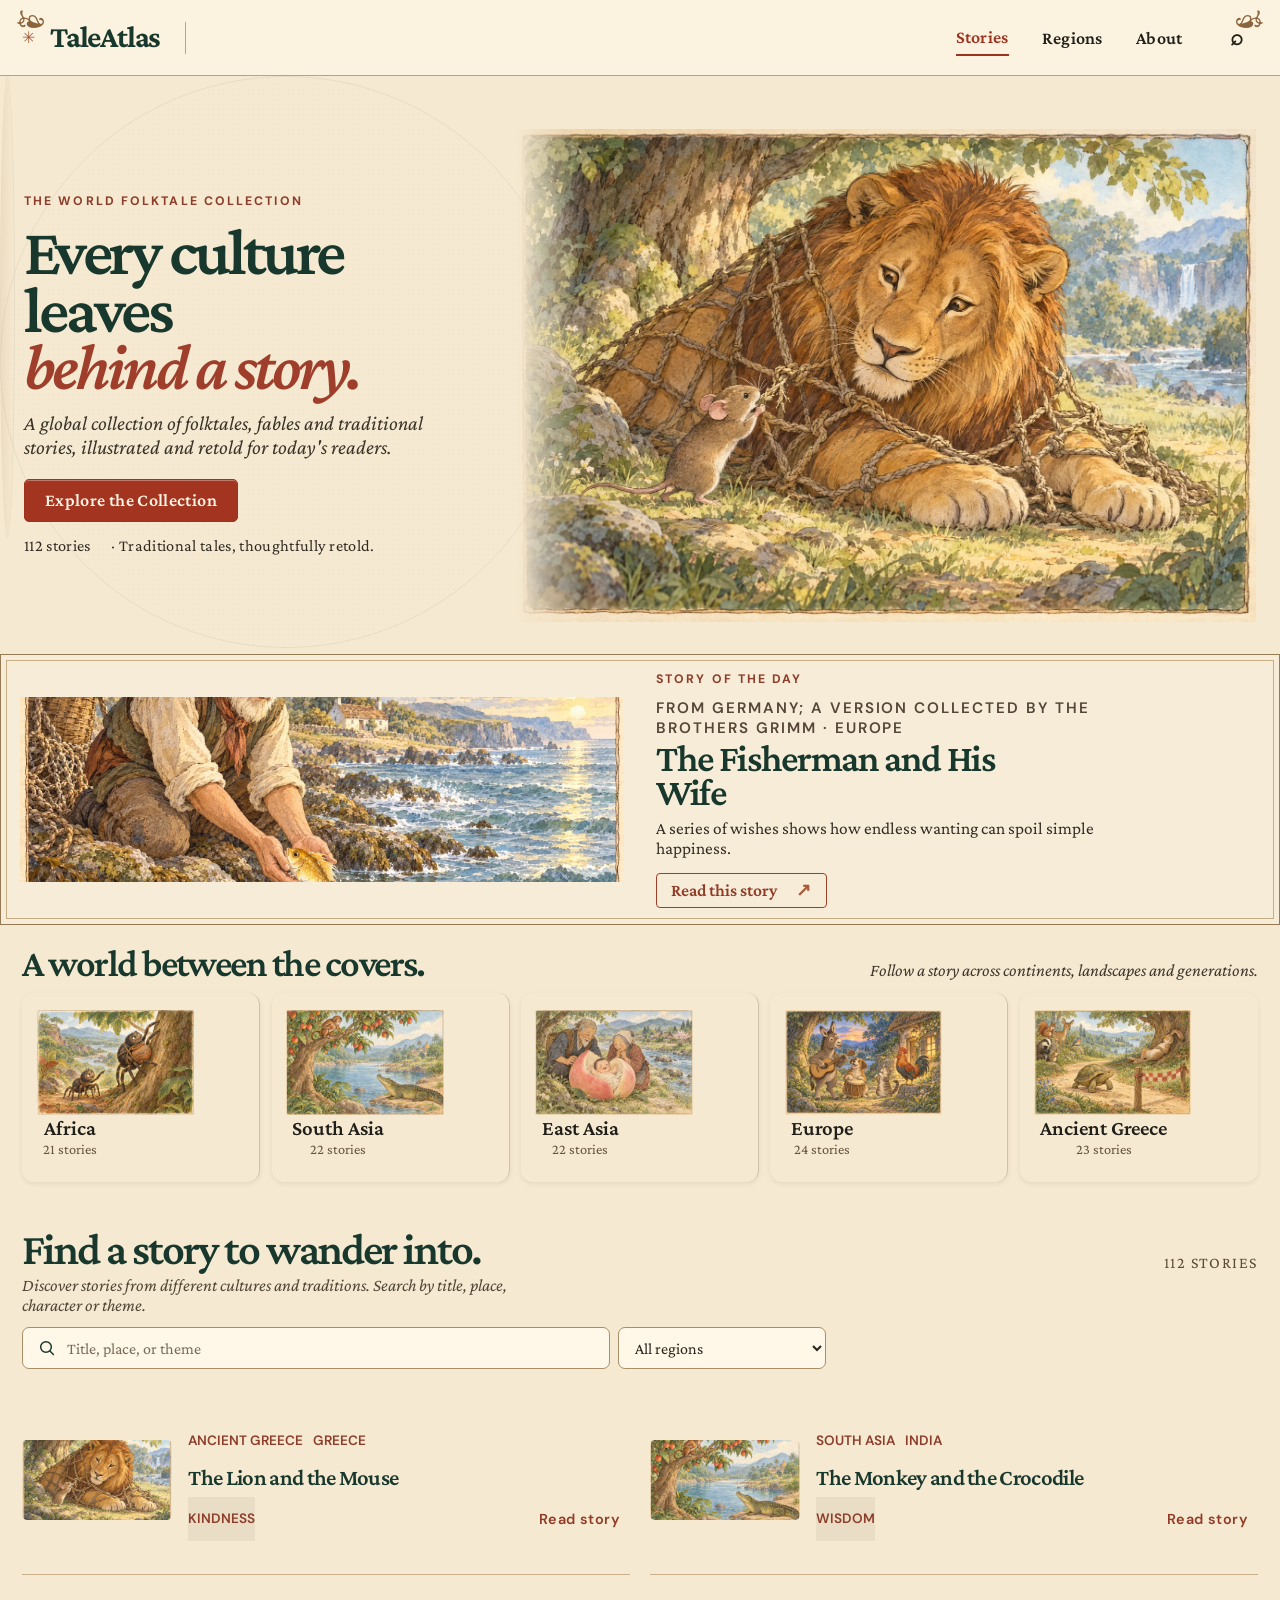
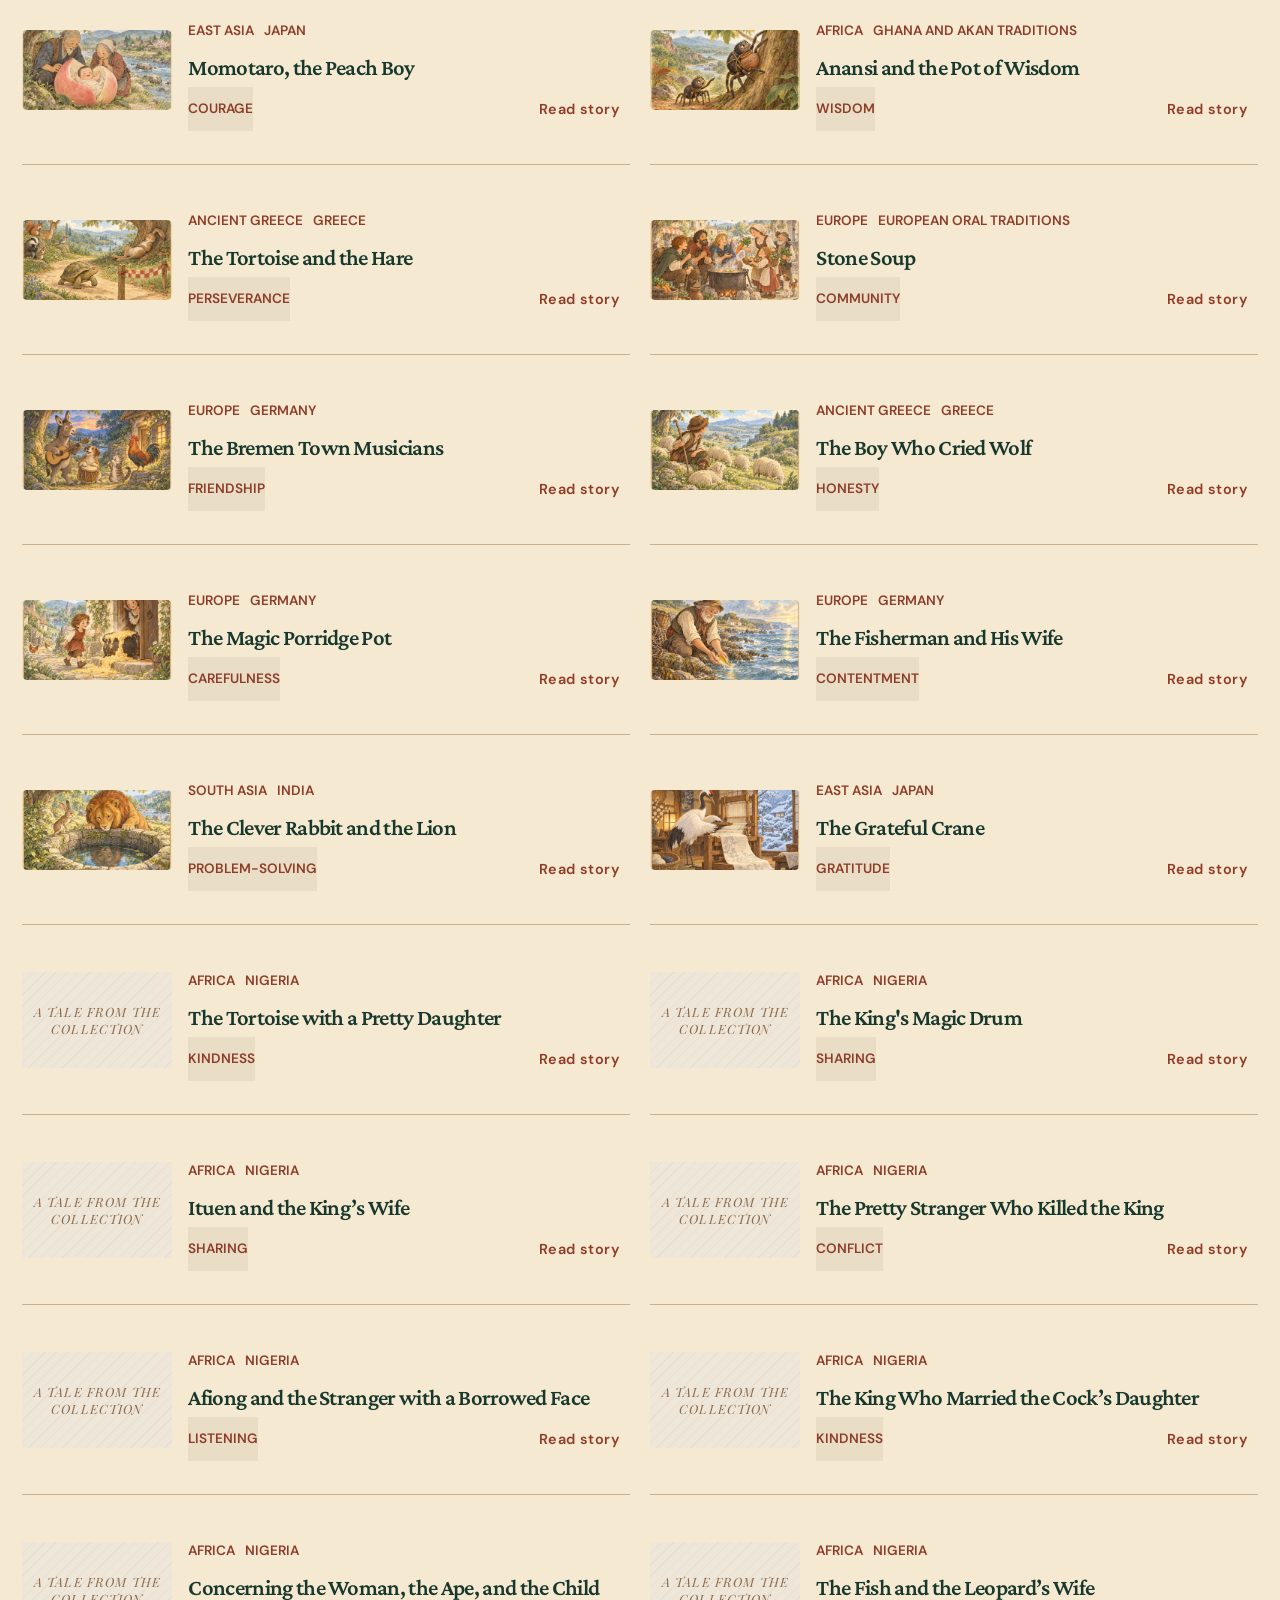
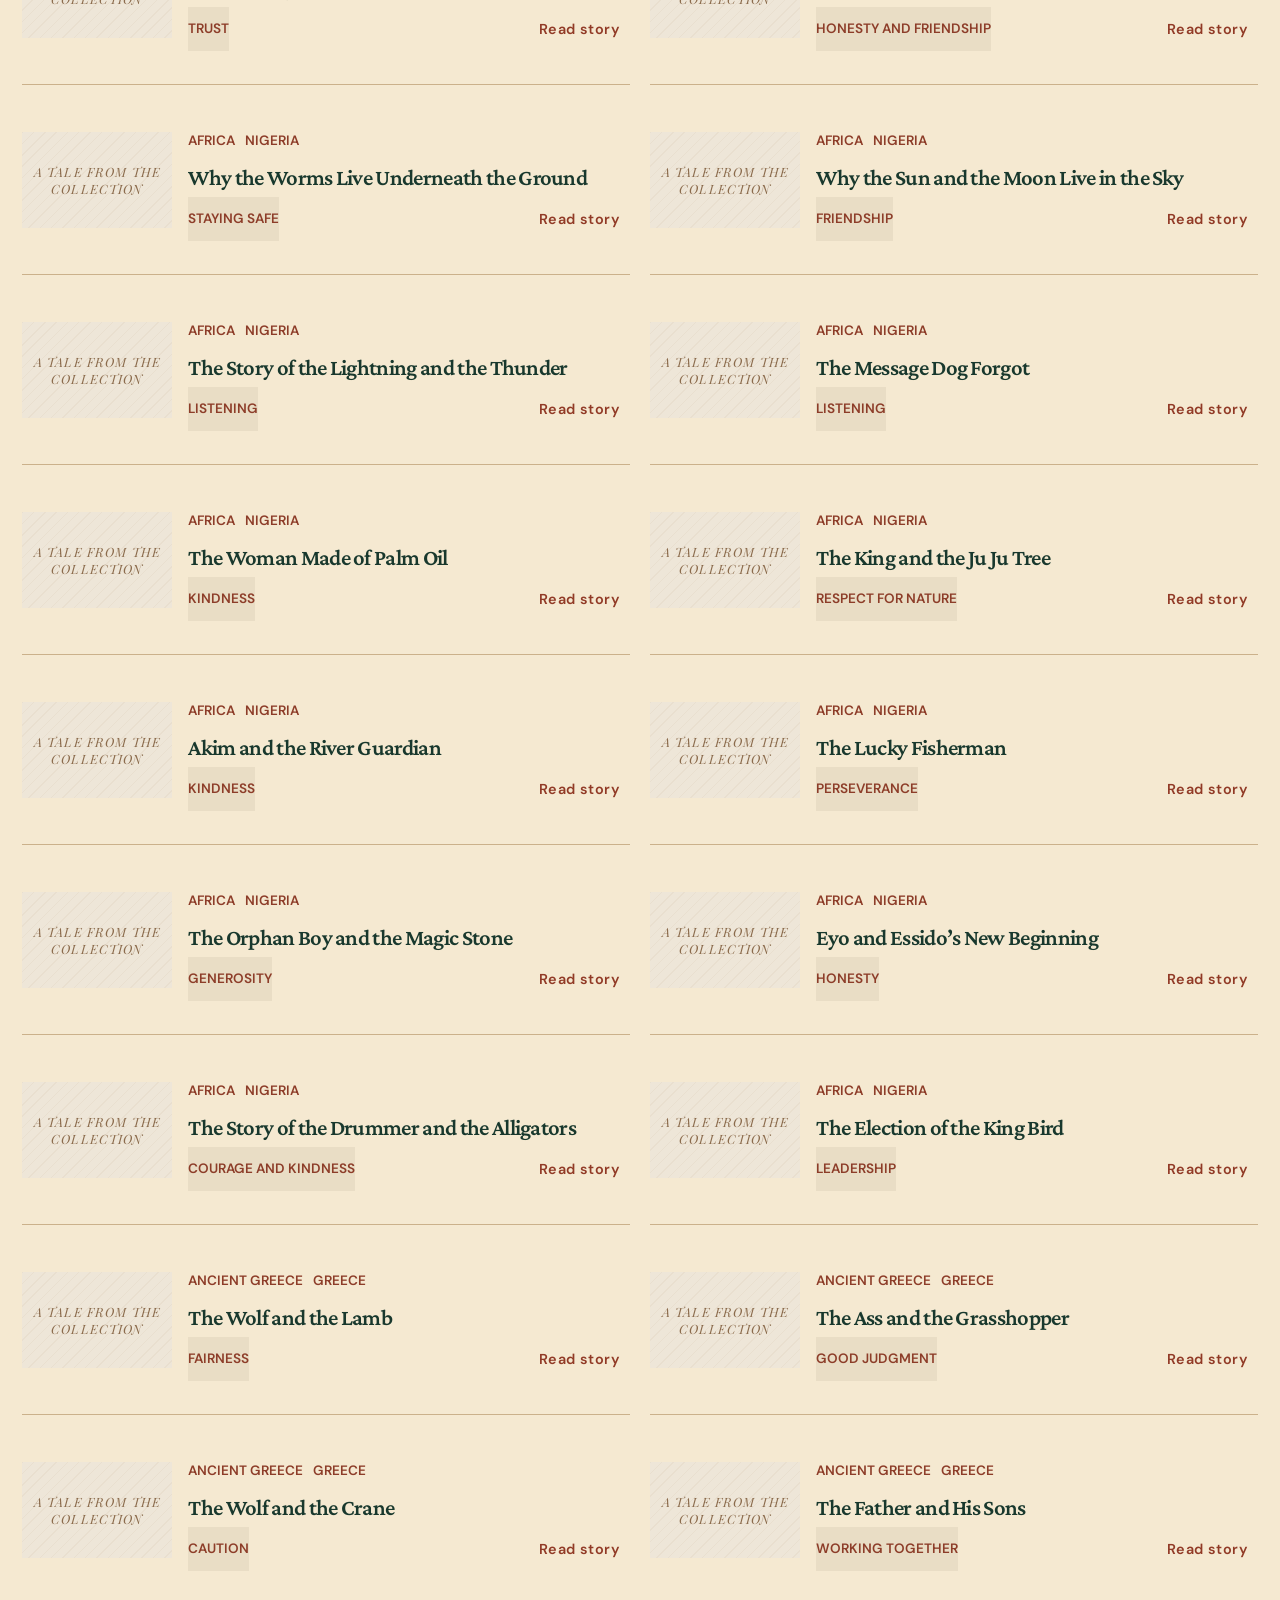
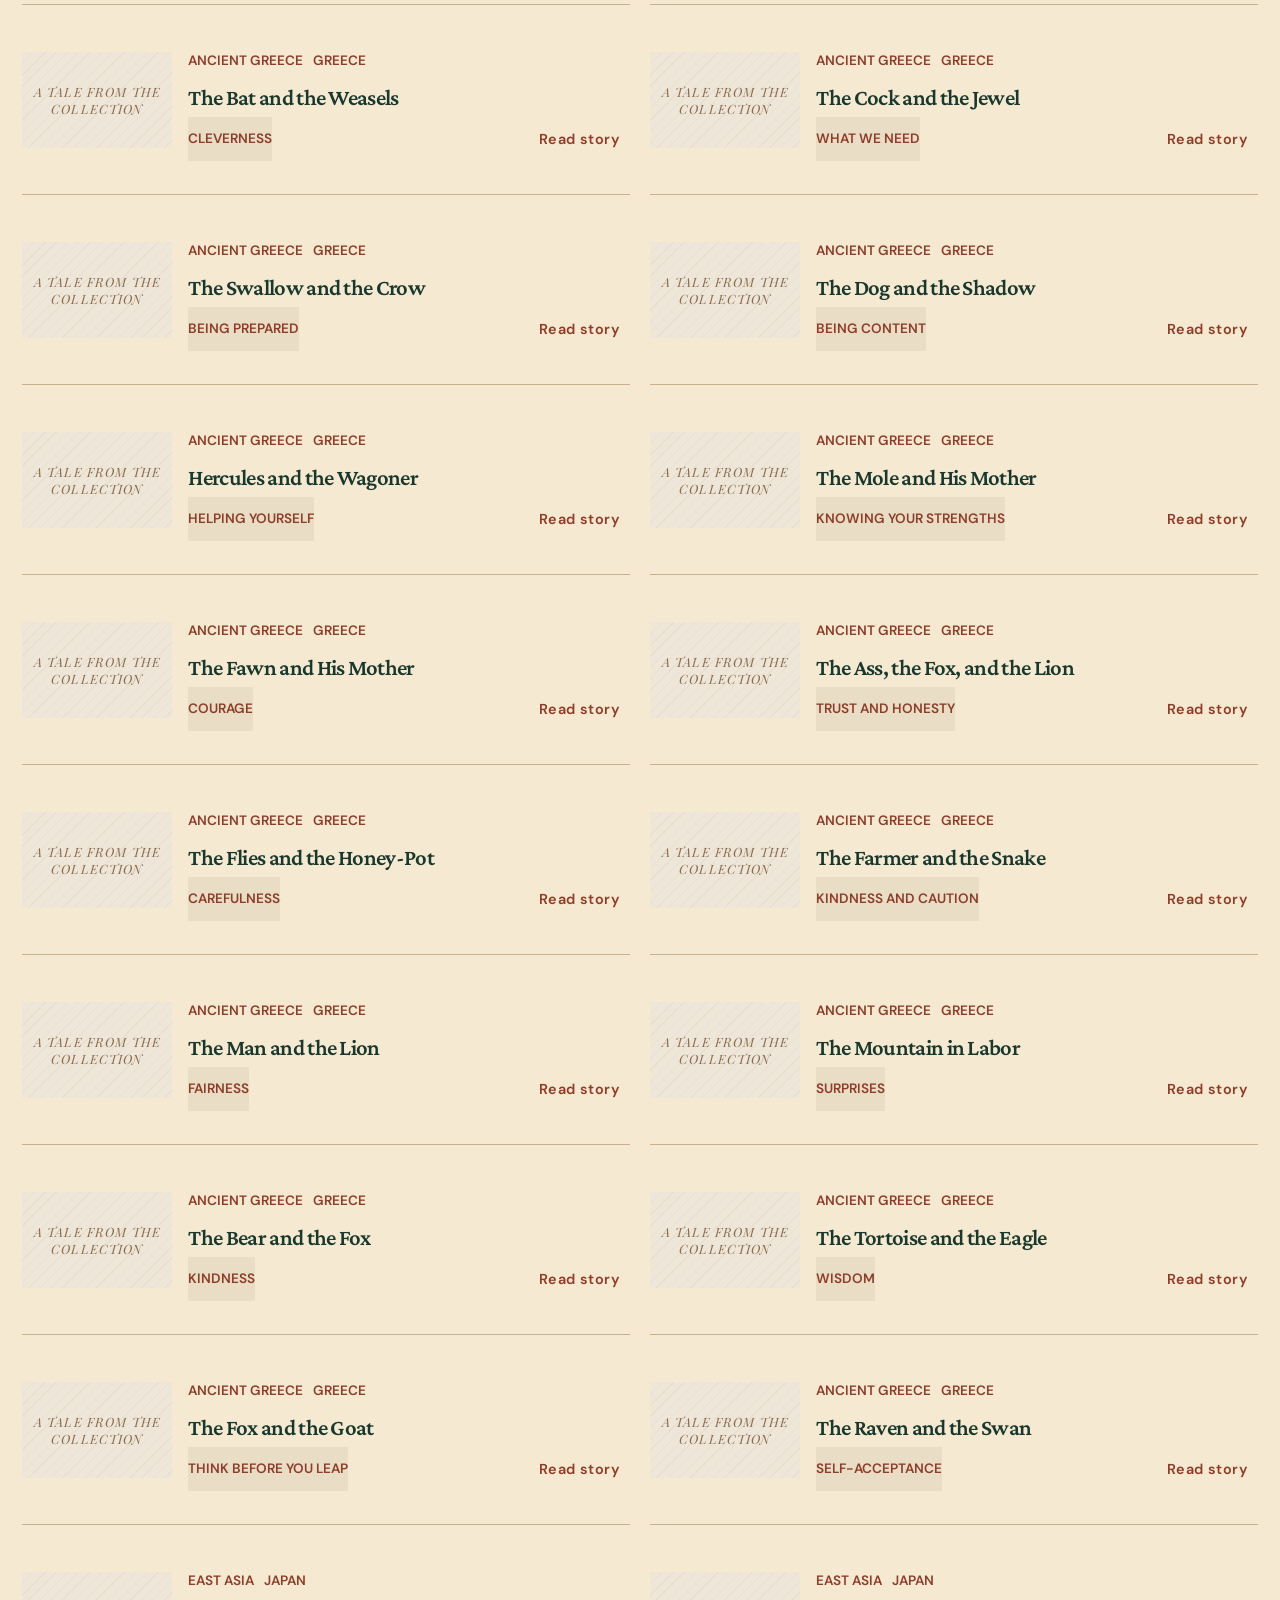
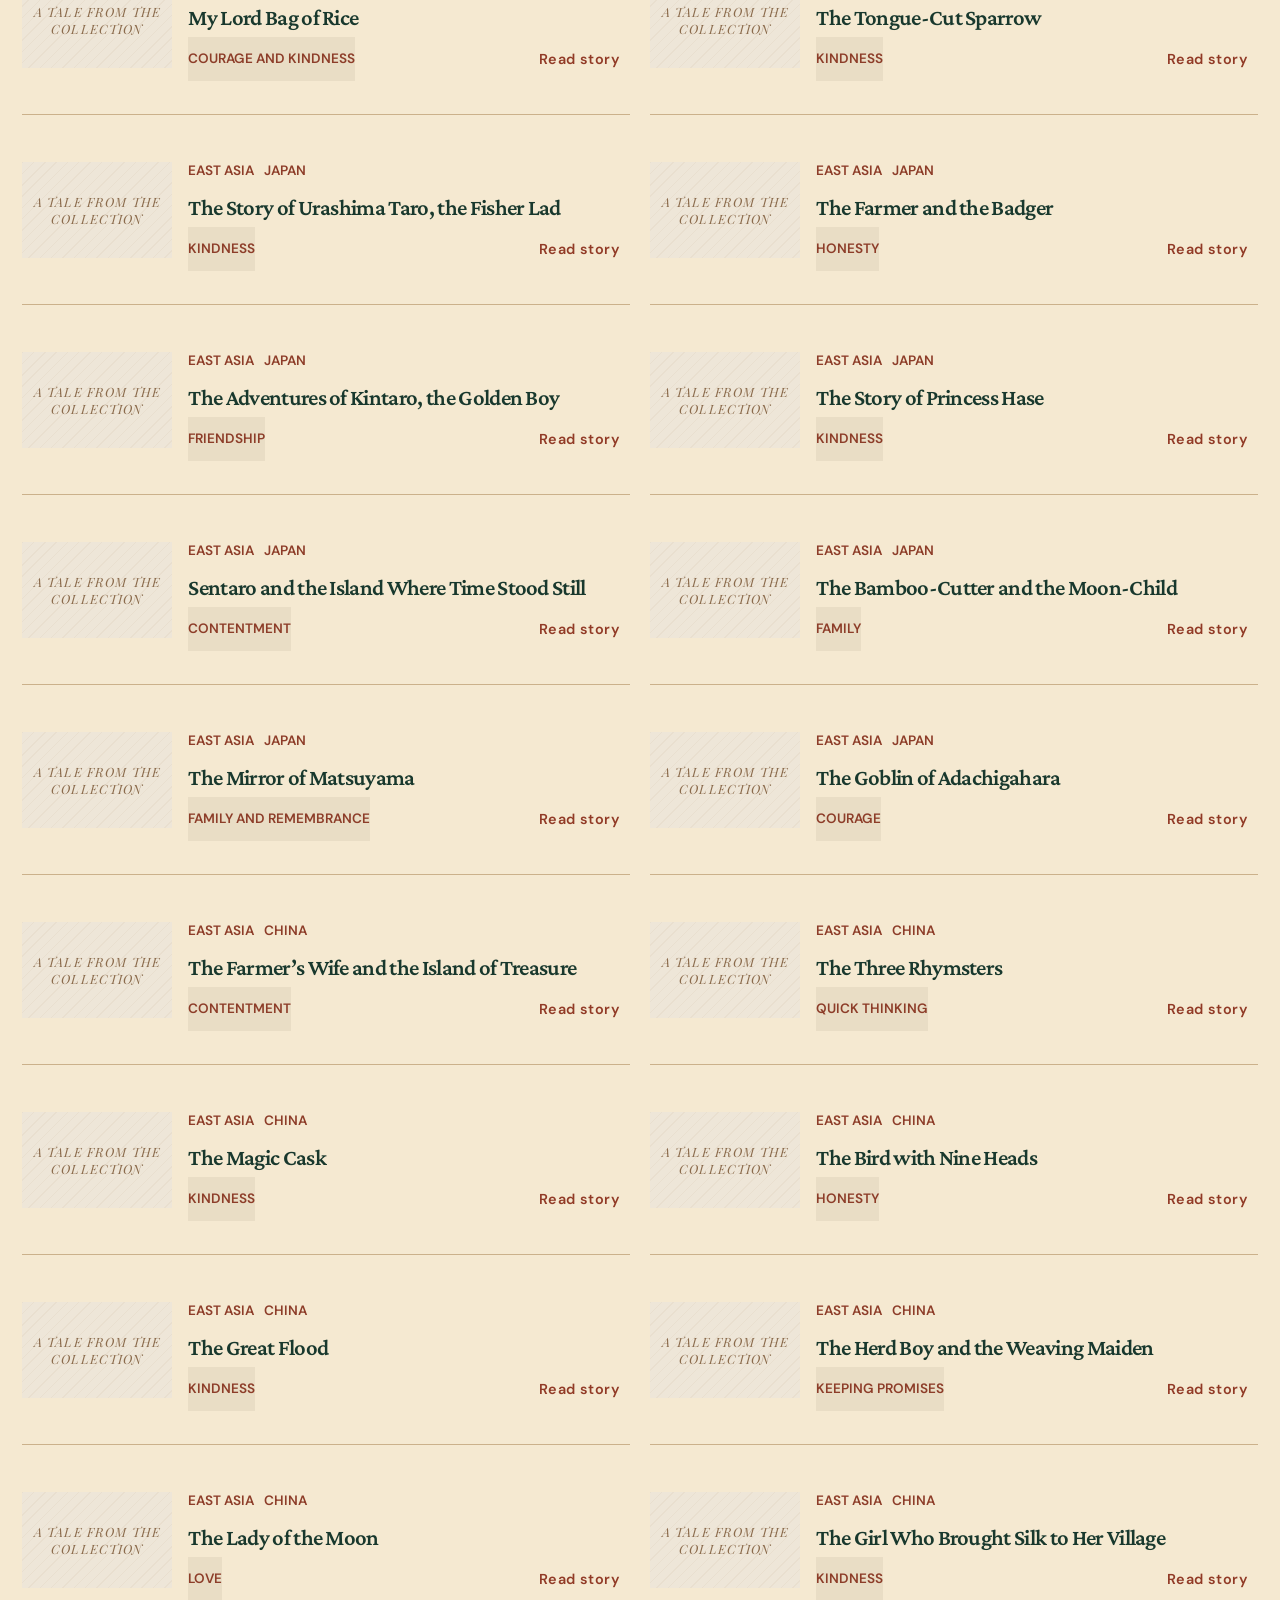
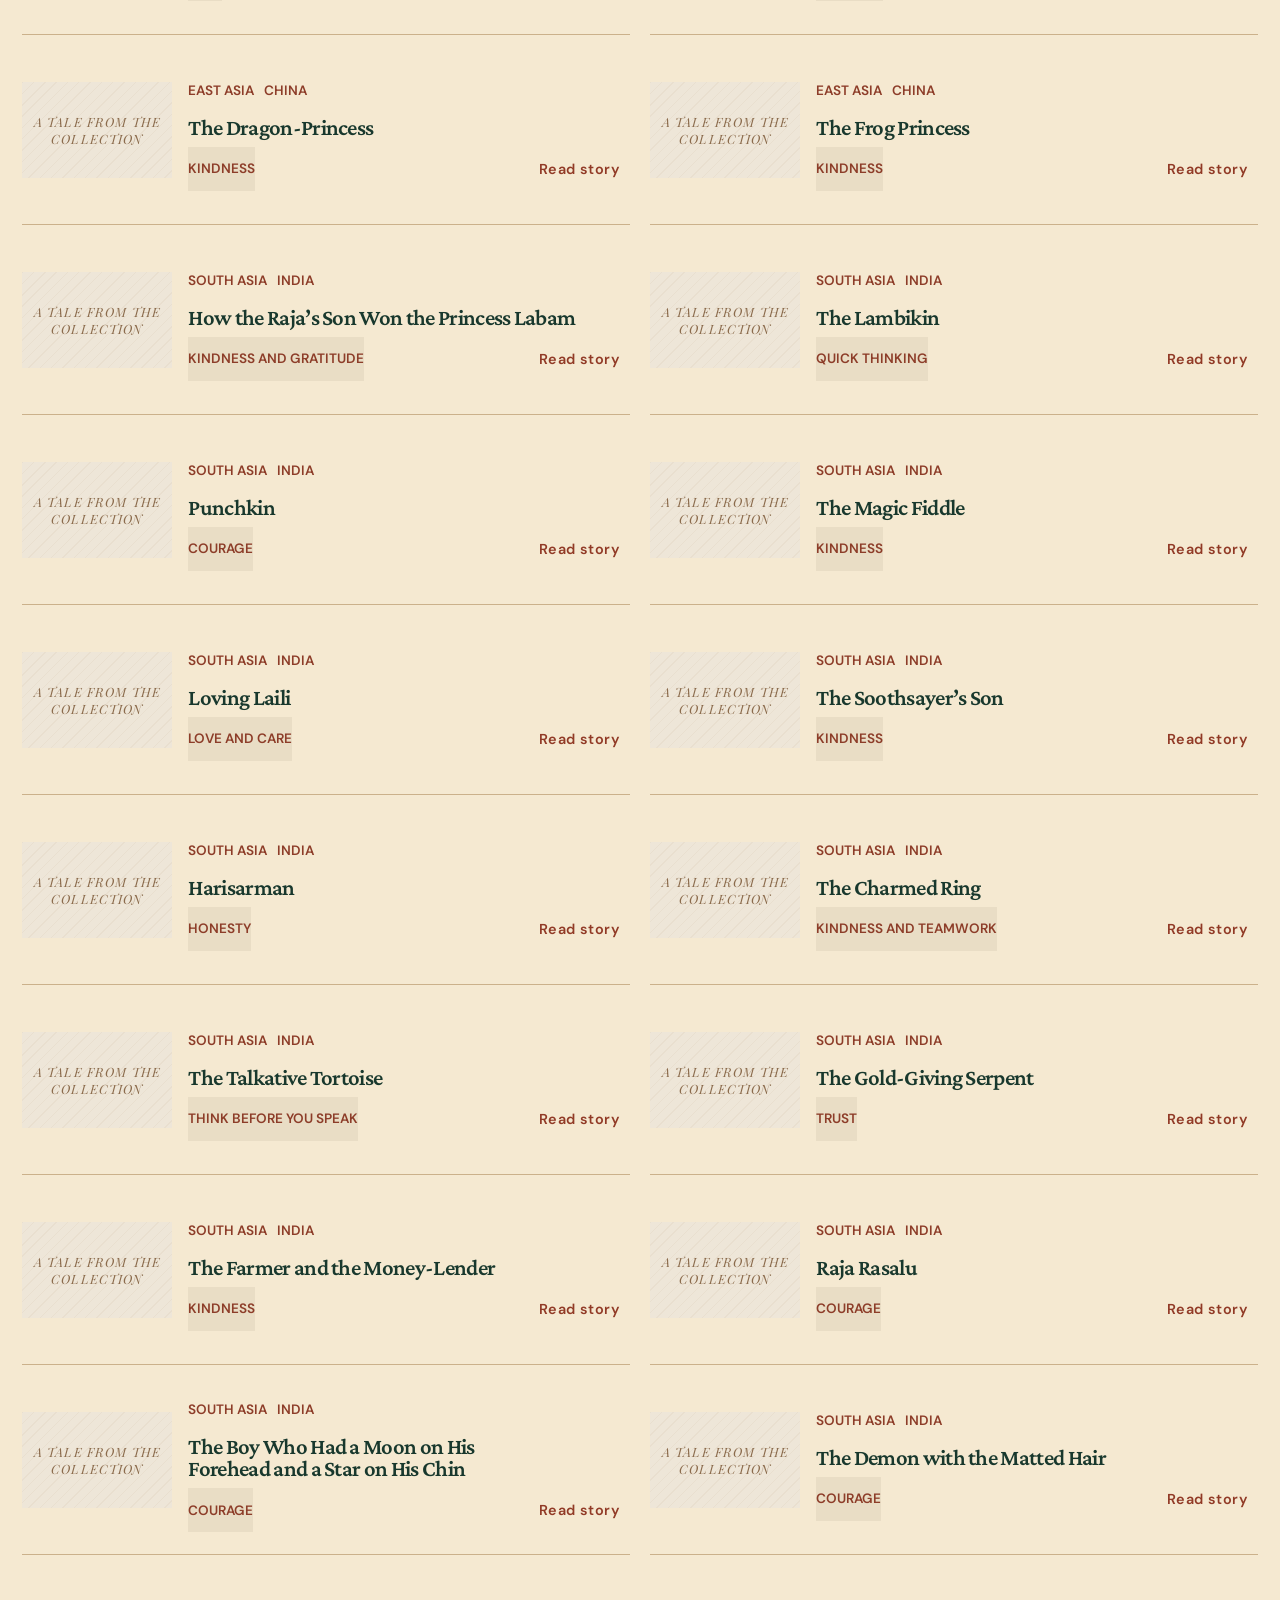
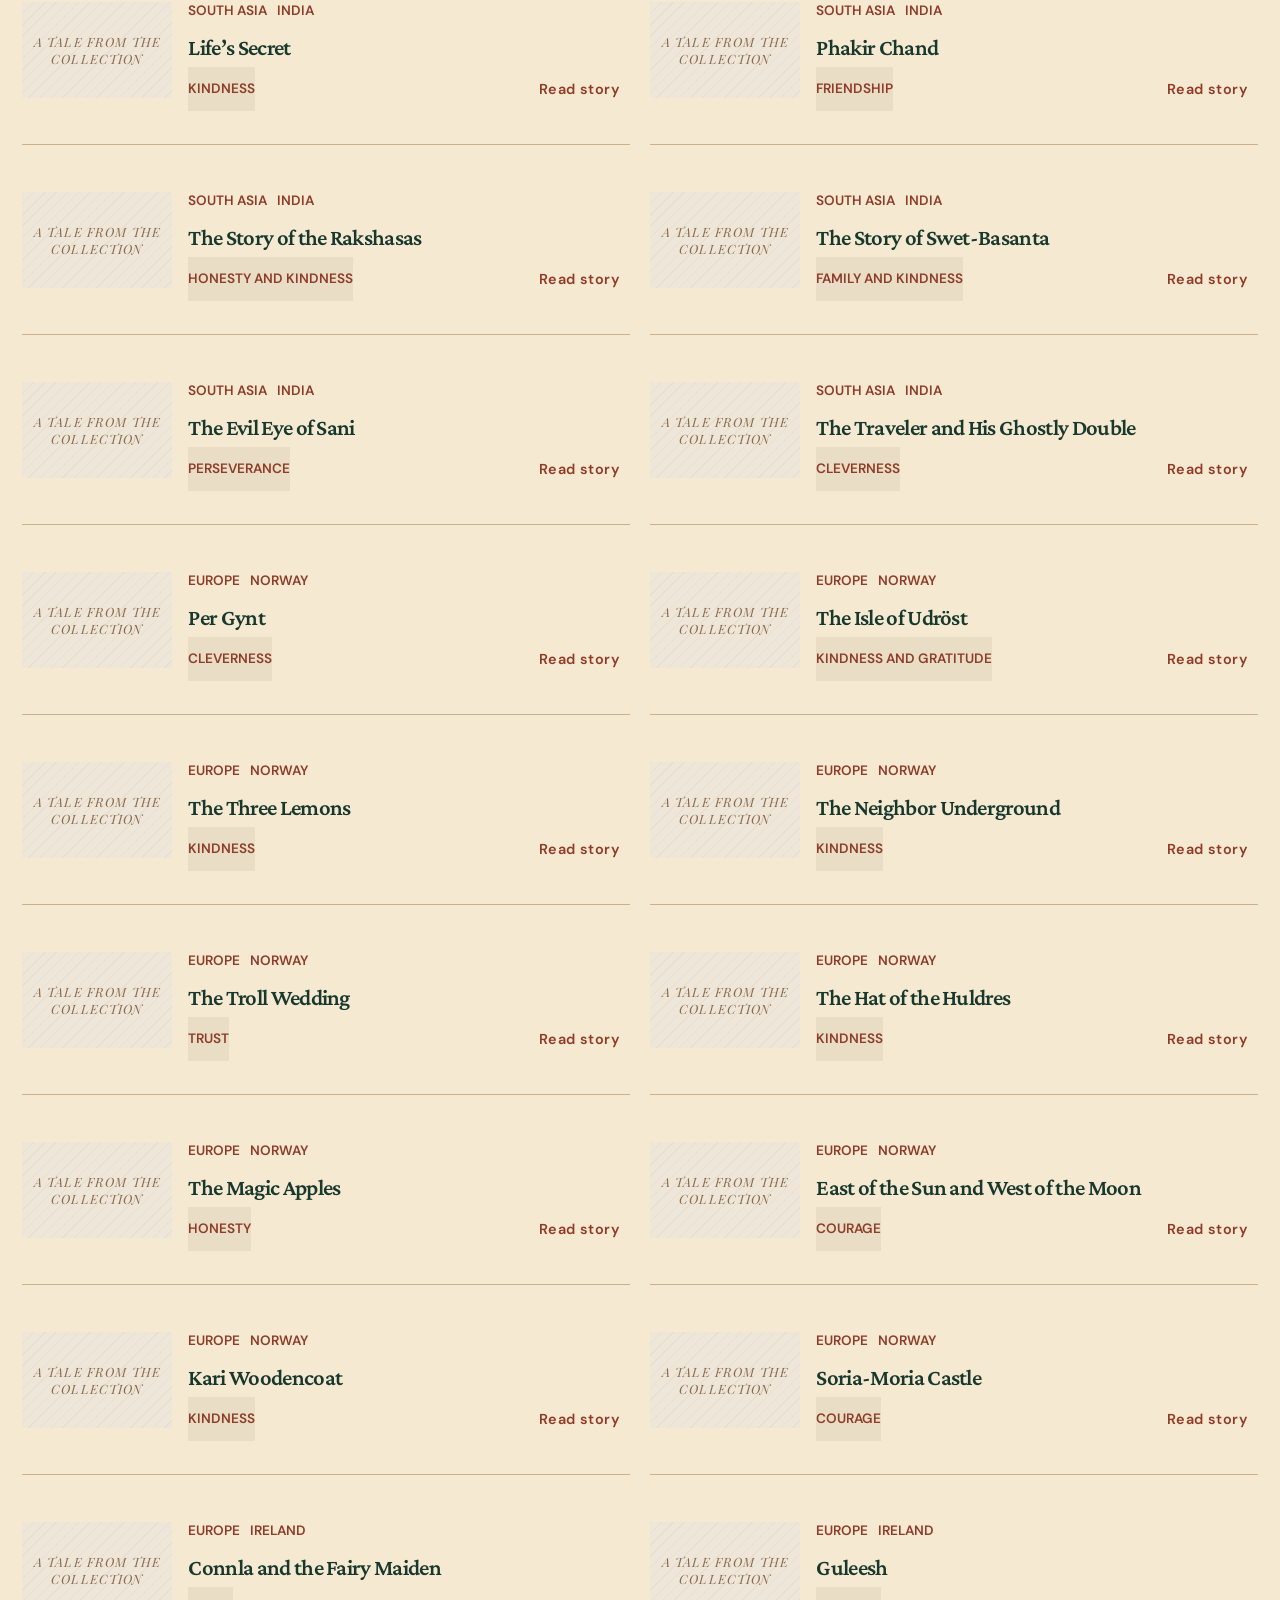
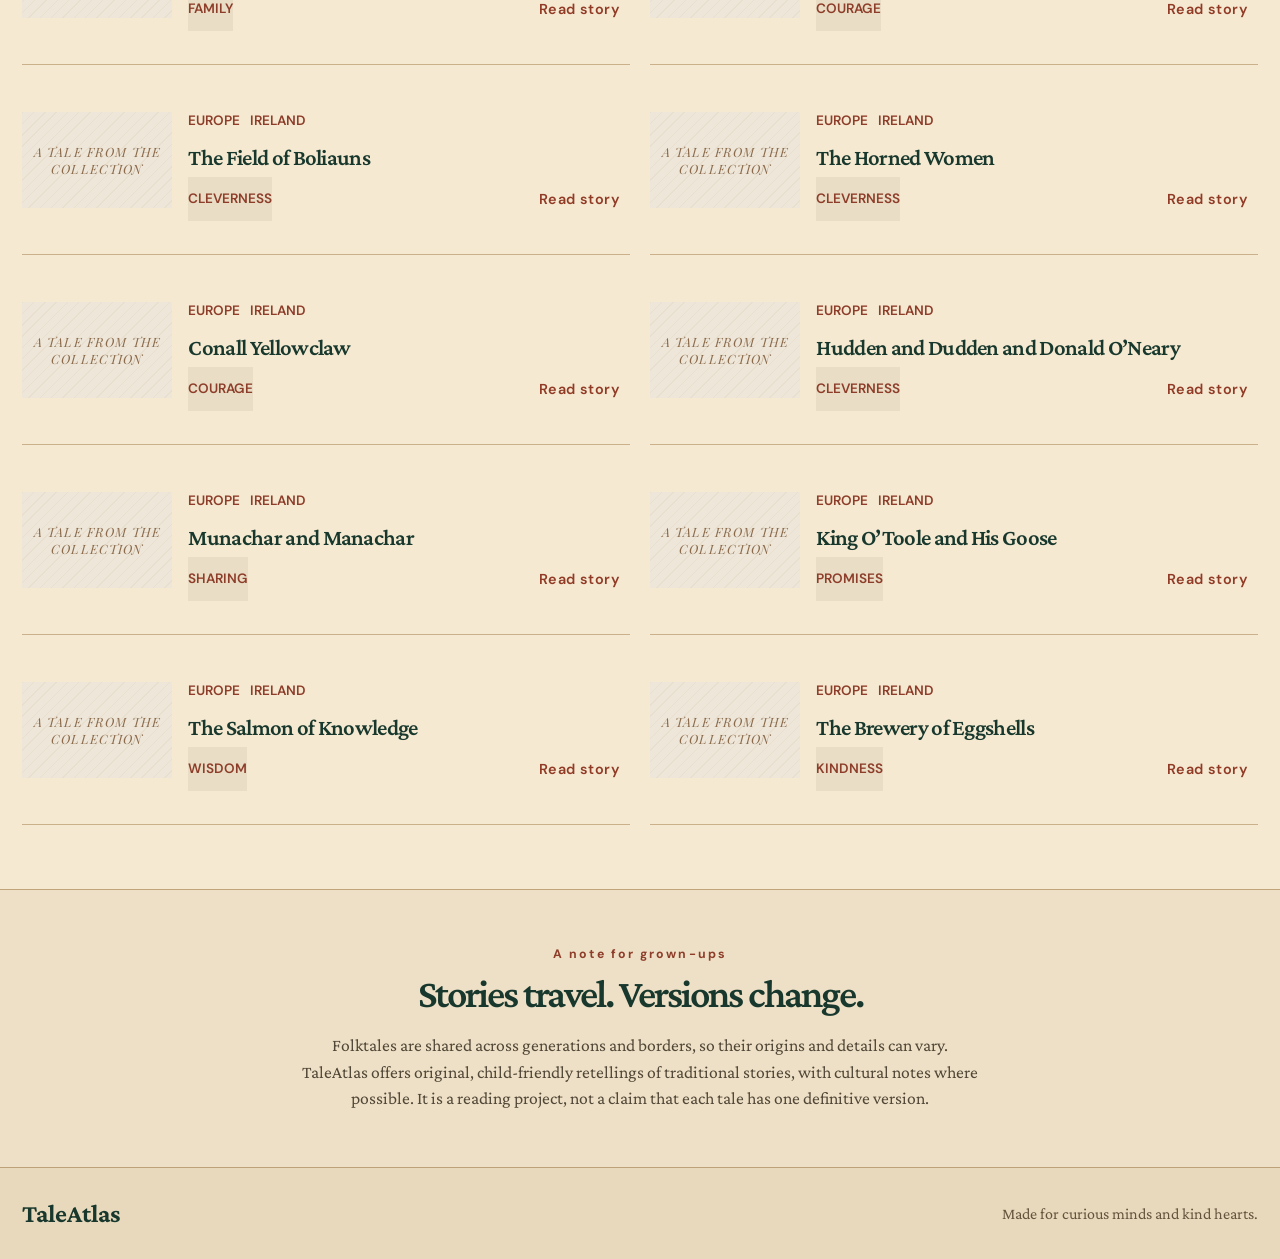
==== commit 13c17c8c: "Remove decorative hero image caption" ====
--- a/index.html
+++ b/index.html
@@ -50,7 +50,7 @@
       </div>
       <div class="hero-art" aria-label="An illustration from the world of folktales">
         <img class="hero-main-art" src="assets/clever-rabbit.webp" width="760" height="700" alt="A clever rabbit leads a lion toward a stone well in a forest." fetchpriority="high">
-        <span class="art-caption">A world of wonder, gathered in one place</span>
+        
       </div>
     </section>
 
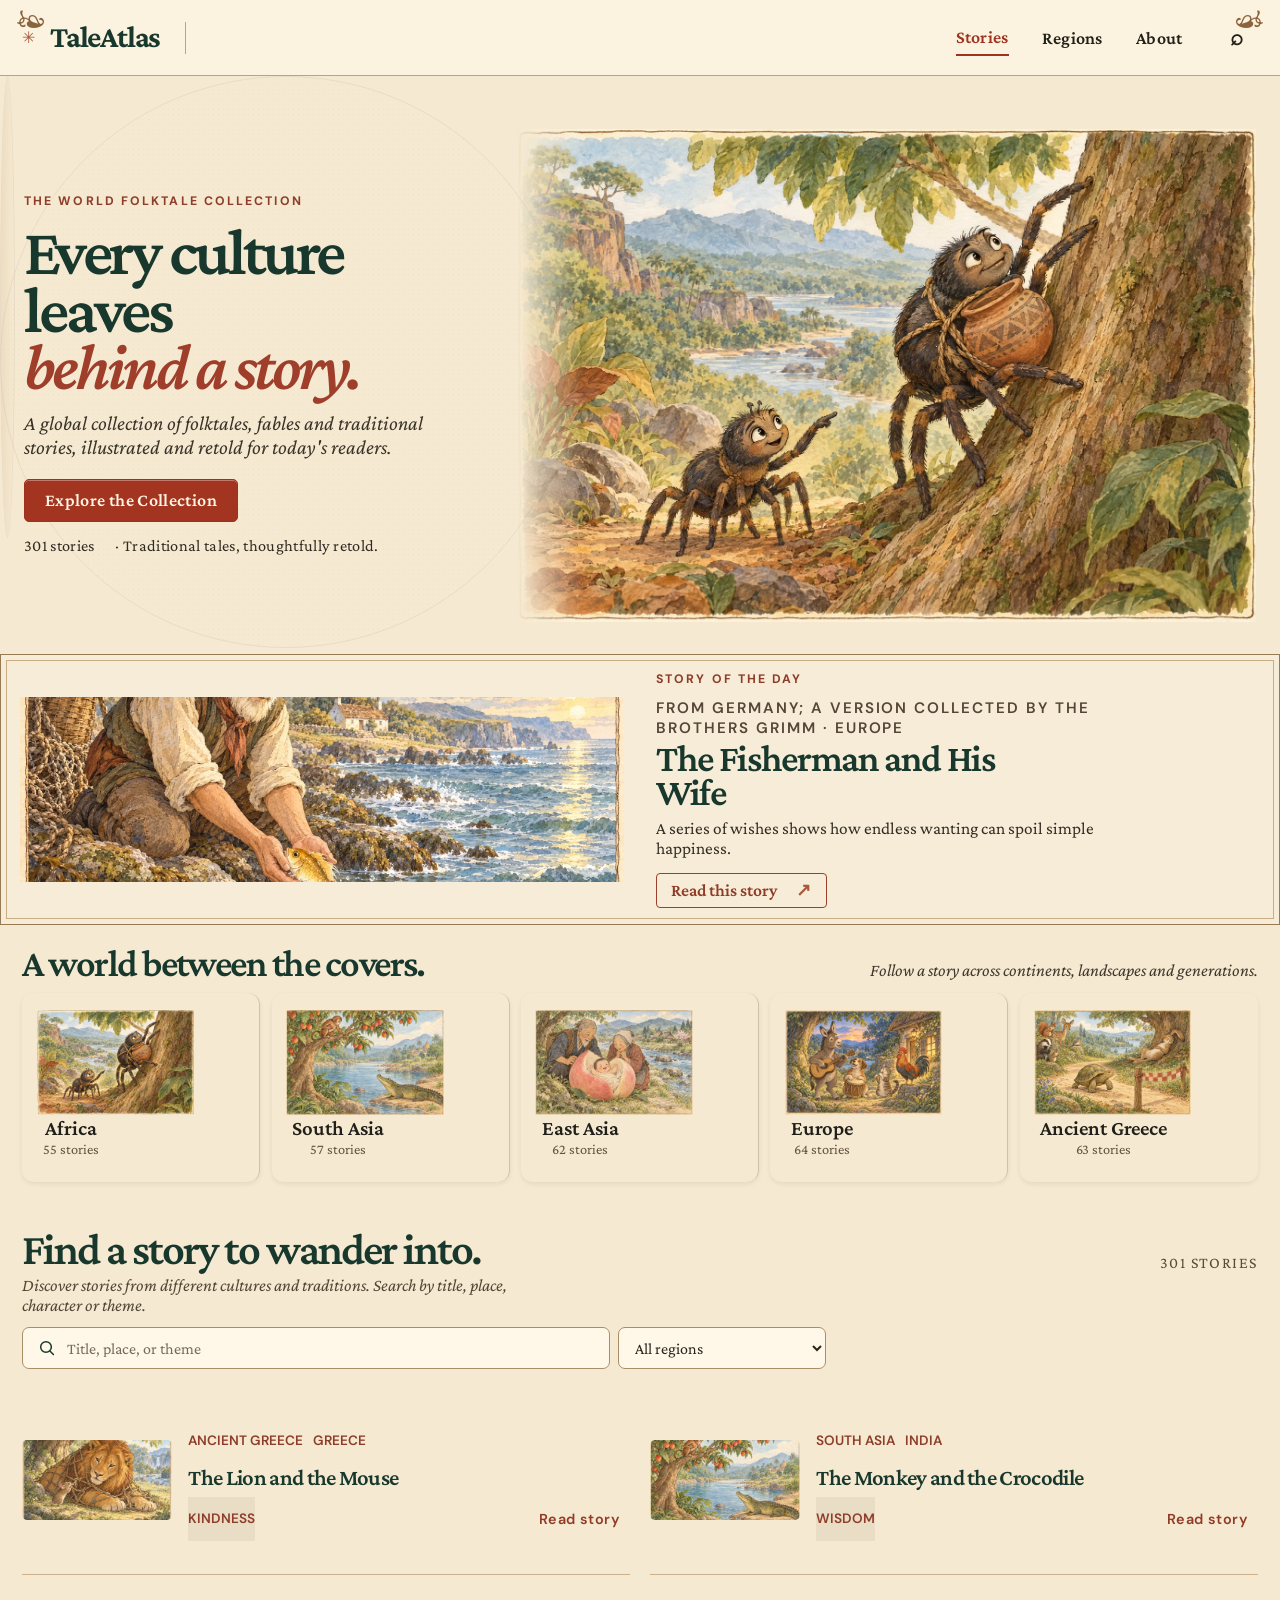
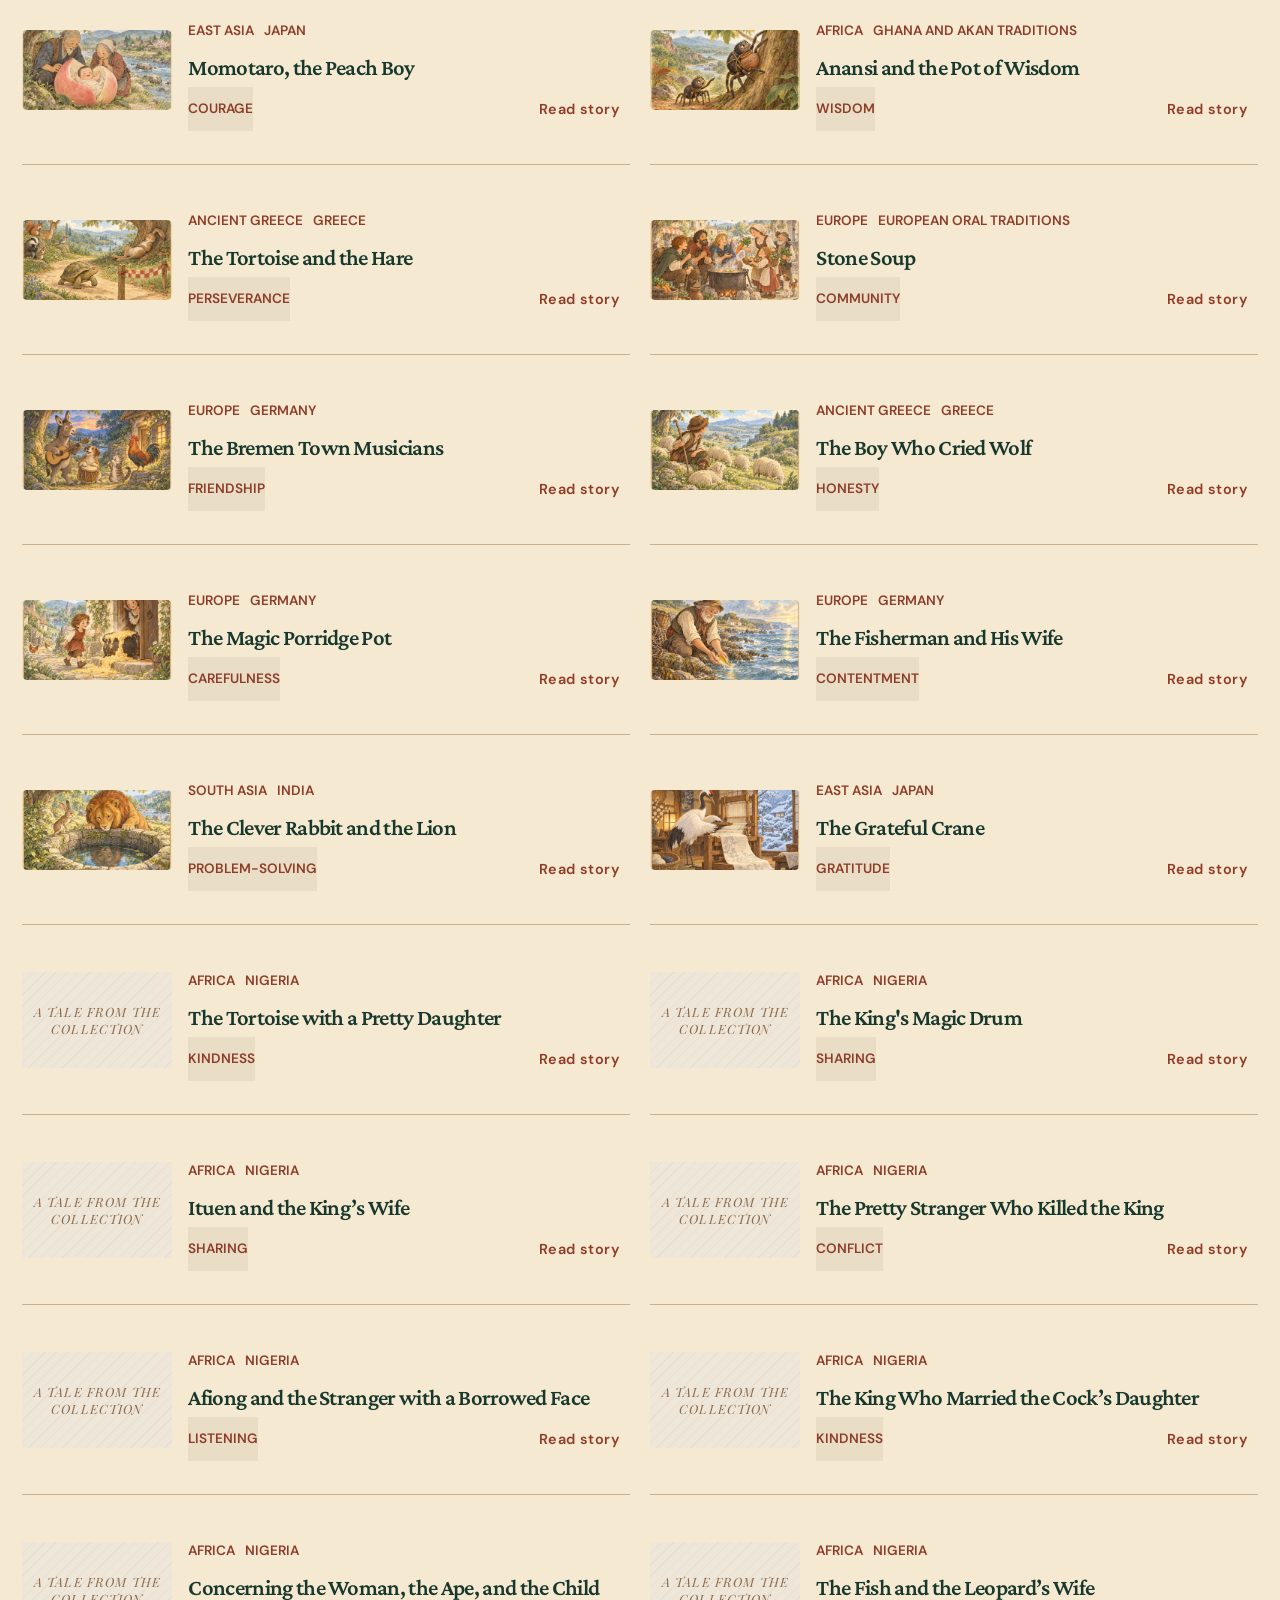
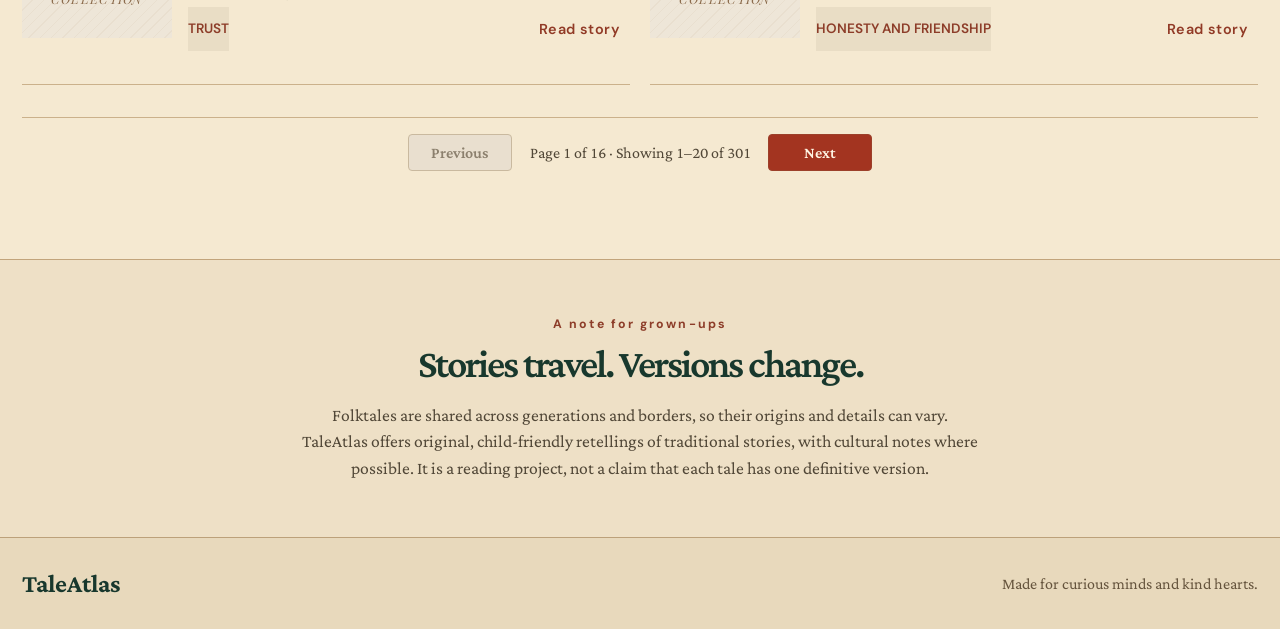
==== commit d96417a6: "Compute reading times for stories without hand-set values" ====
--- a/index.html
+++ b/index.html
@@ -149,6 +149,11 @@
       </div>
 
       <div id="story-grid" class="story-grid"></div>
+      <nav class="collection-pagination" id="collection-pagination" aria-label="Story collection pages" hidden>
+        <button id="collection-prev" type="button" disabled>Previous</button>
+        <span id="collection-page-status" aria-live="polite">Page 1 of 1</span>
+        <button id="collection-next" type="button" disabled>Next</button>
+      </nav>
     </section>
 
     <section class="about-panel" aria-labelledby="about-panel-title">
@@ -174,6 +179,7 @@
   </dialog>
 
   <script src="stories.js"></script>
+  <script src="reading-time.js"></script>
   <script src="script.js"></script>
 </body>
 </html>
--- a/styles.css
+++ b/styles.css
@@ -1496,3 +1496,13 @@
 .region-card-meta{grid-template-columns:1fr;grid-template-rows:auto auto;justify-items:center;gap:0;padding:.05rem .4rem .35rem}
 .region-name{grid-column:1;grid-row:1}
 .region-count{grid-column:1;grid-row:2;color:#65543e;font: .9rem 'Crimson Pro',Georgia,serif}
+
+
+/* Collection pagination */
+.collection-pagination{display:flex;align-items:center;justify-content:center;gap:1.1rem;margin:2rem auto .5rem;padding:1rem 0;border-top:1px solid #cbb18b;color:#514737;font:1rem 'Crimson Pro',Georgia,serif}
+.collection-pagination[hidden]{display:none}
+.collection-pagination button{min-width:104px;padding:.55rem 1rem;border:1px solid #9c402a;border-radius:4px;background:#a33420;color:#fff5e4;font:600 1rem 'Crimson Pro',Georgia,serif;cursor:pointer}
+.collection-pagination button:hover:not(:disabled){background:#7f291b}
+.collection-pagination button:disabled{border-color:#c9b99f;background:#e9dfcf;color:#8c806e;cursor:not-allowed}
+#collection-page-status{font-variant-numeric:tabular-nums;text-align:center}
+@media(max-width:420px){.collection-pagination{gap:.55rem;font-size:.9rem}.collection-pagination button{min-width:82px;padding:.5rem .65rem}}
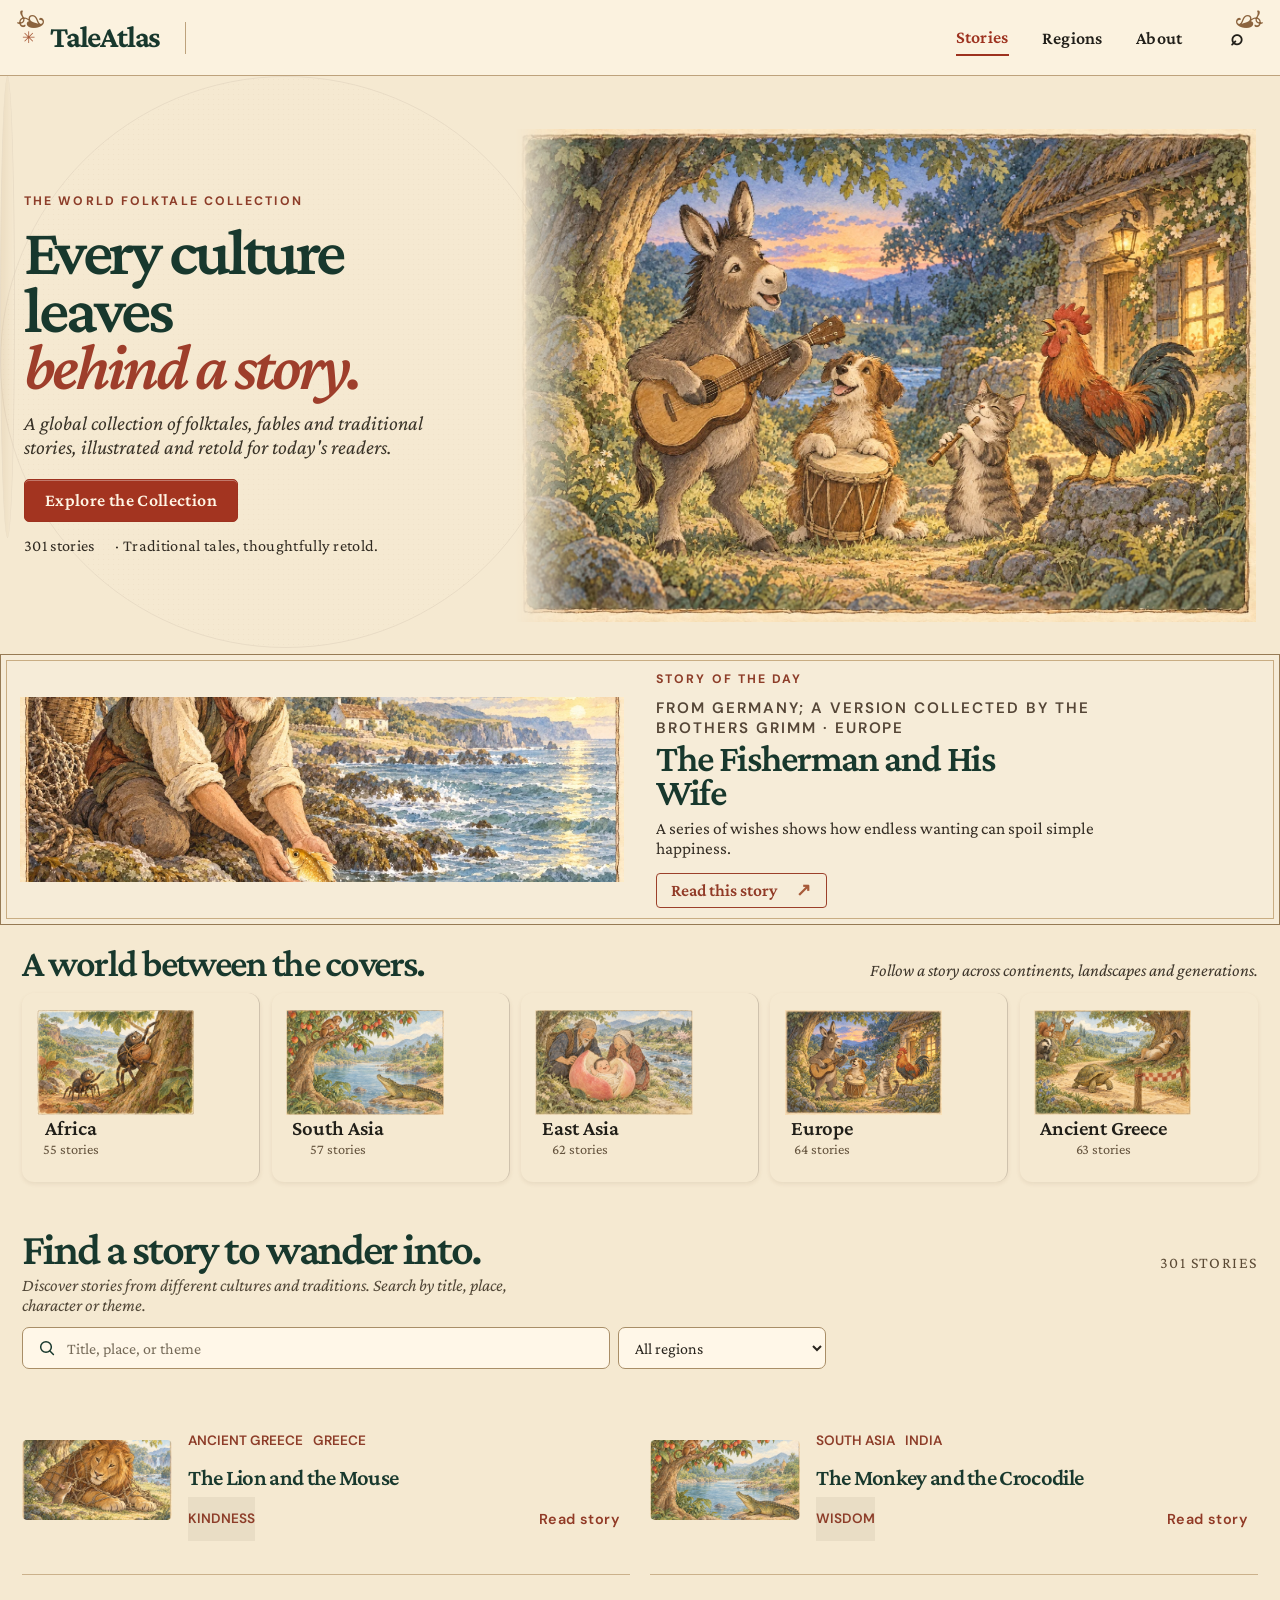
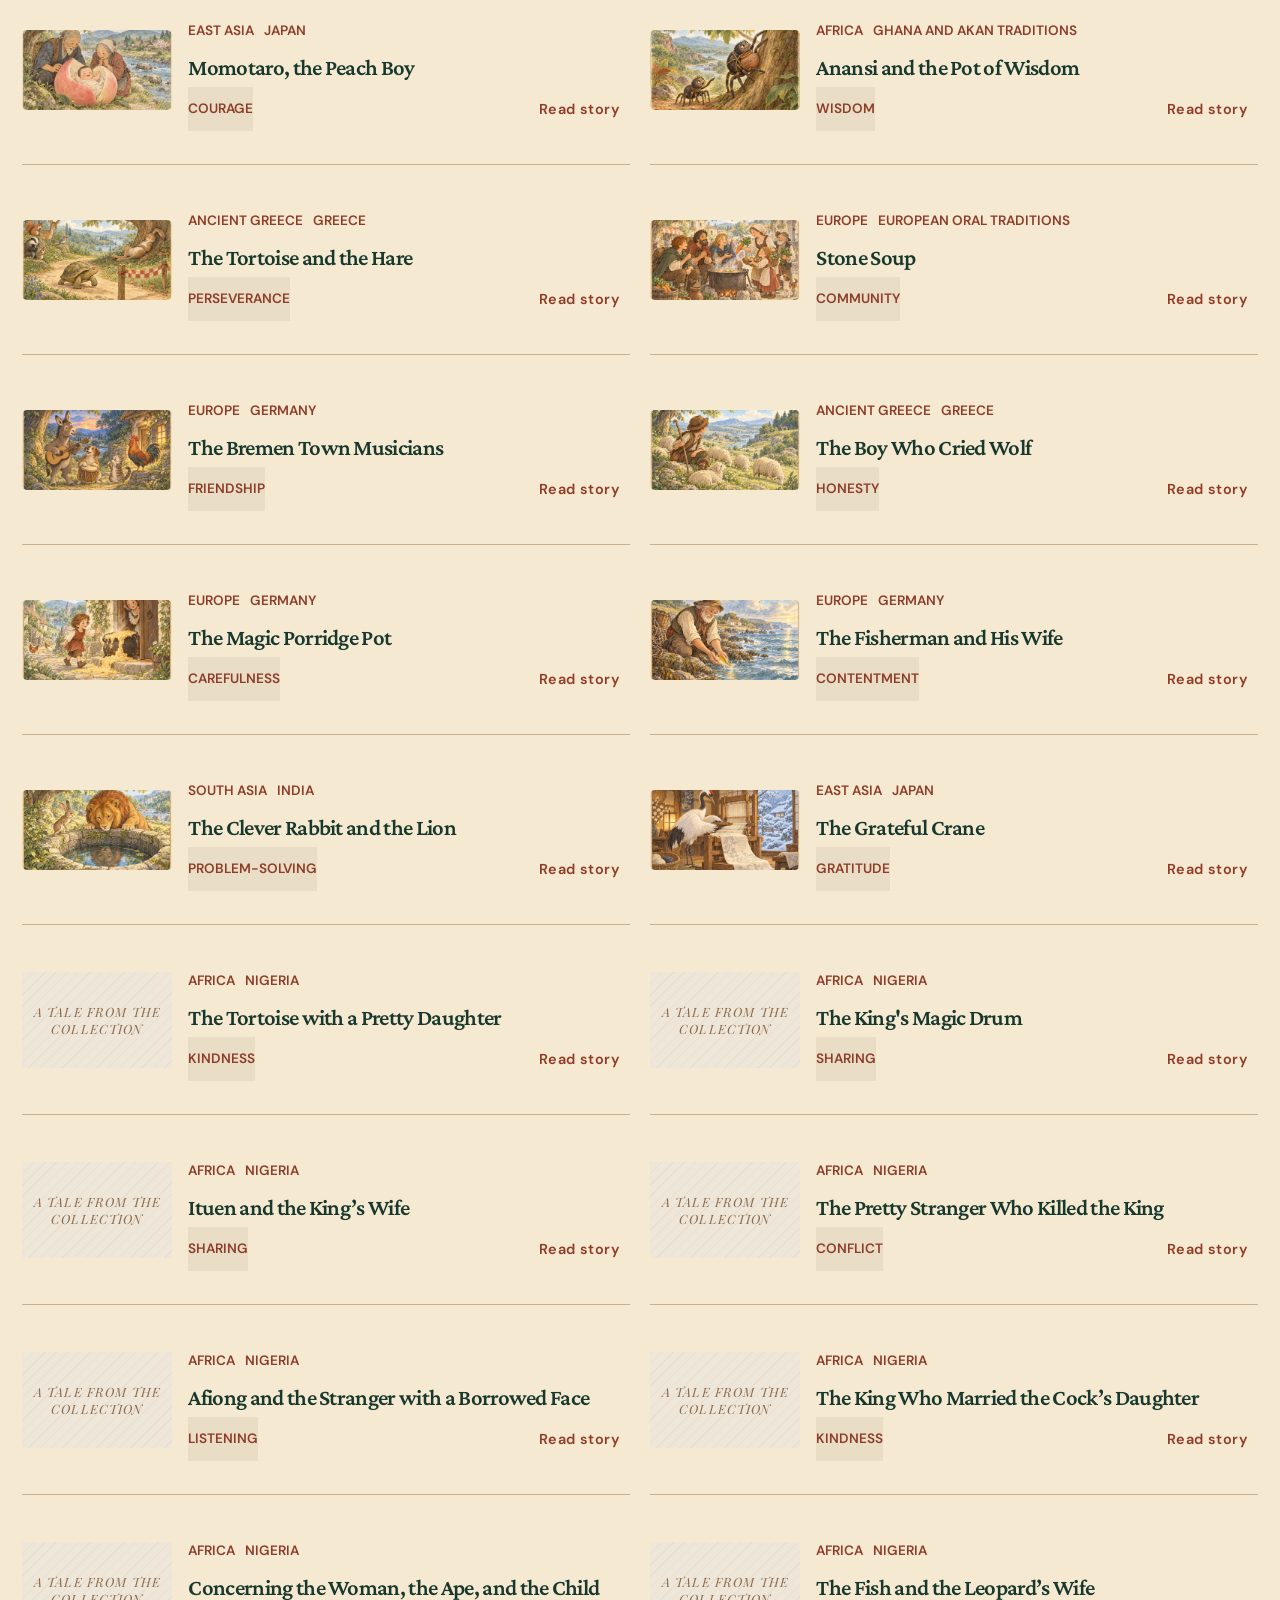
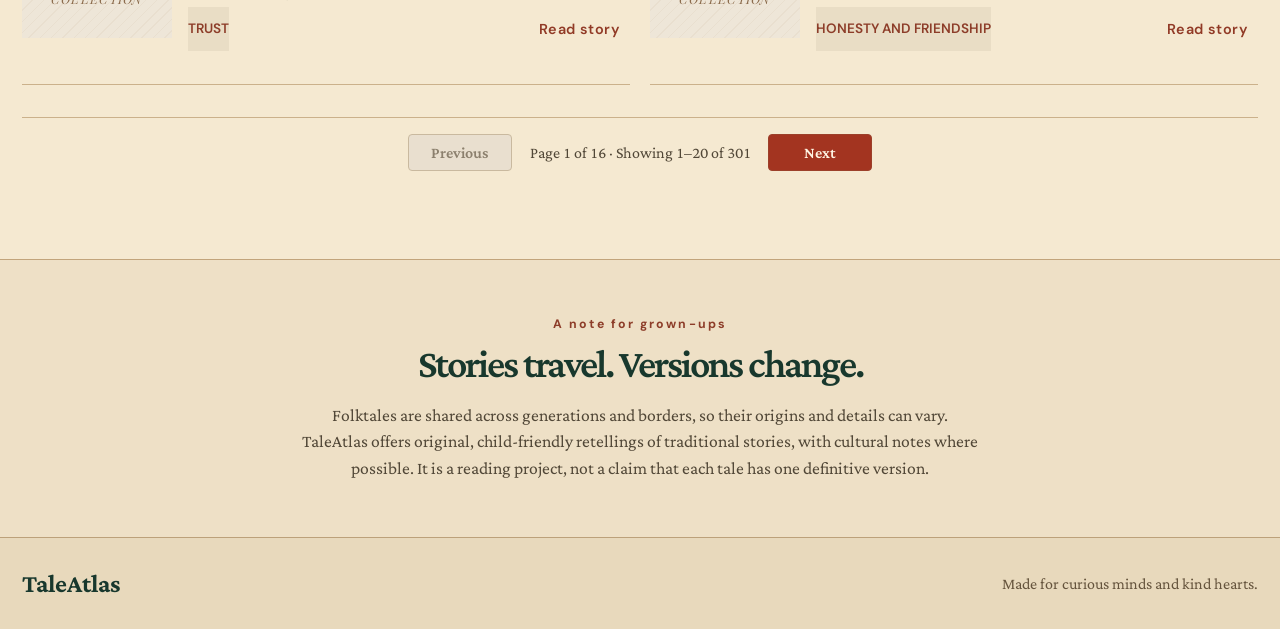
==== commit 01a9c003: "Hide "authorship uncertain" and "version varies" notes from story sources Co-Authored-By: Claude Son" ====
--- a/index.html
+++ b/index.html
@@ -180,6 +180,7 @@
 
   <script src="stories.js"></script>
   <script src="reading-time.js"></script>
+  <script src="source-notes.js"></script>
   <script src="script.js"></script>
 </body>
 </html>
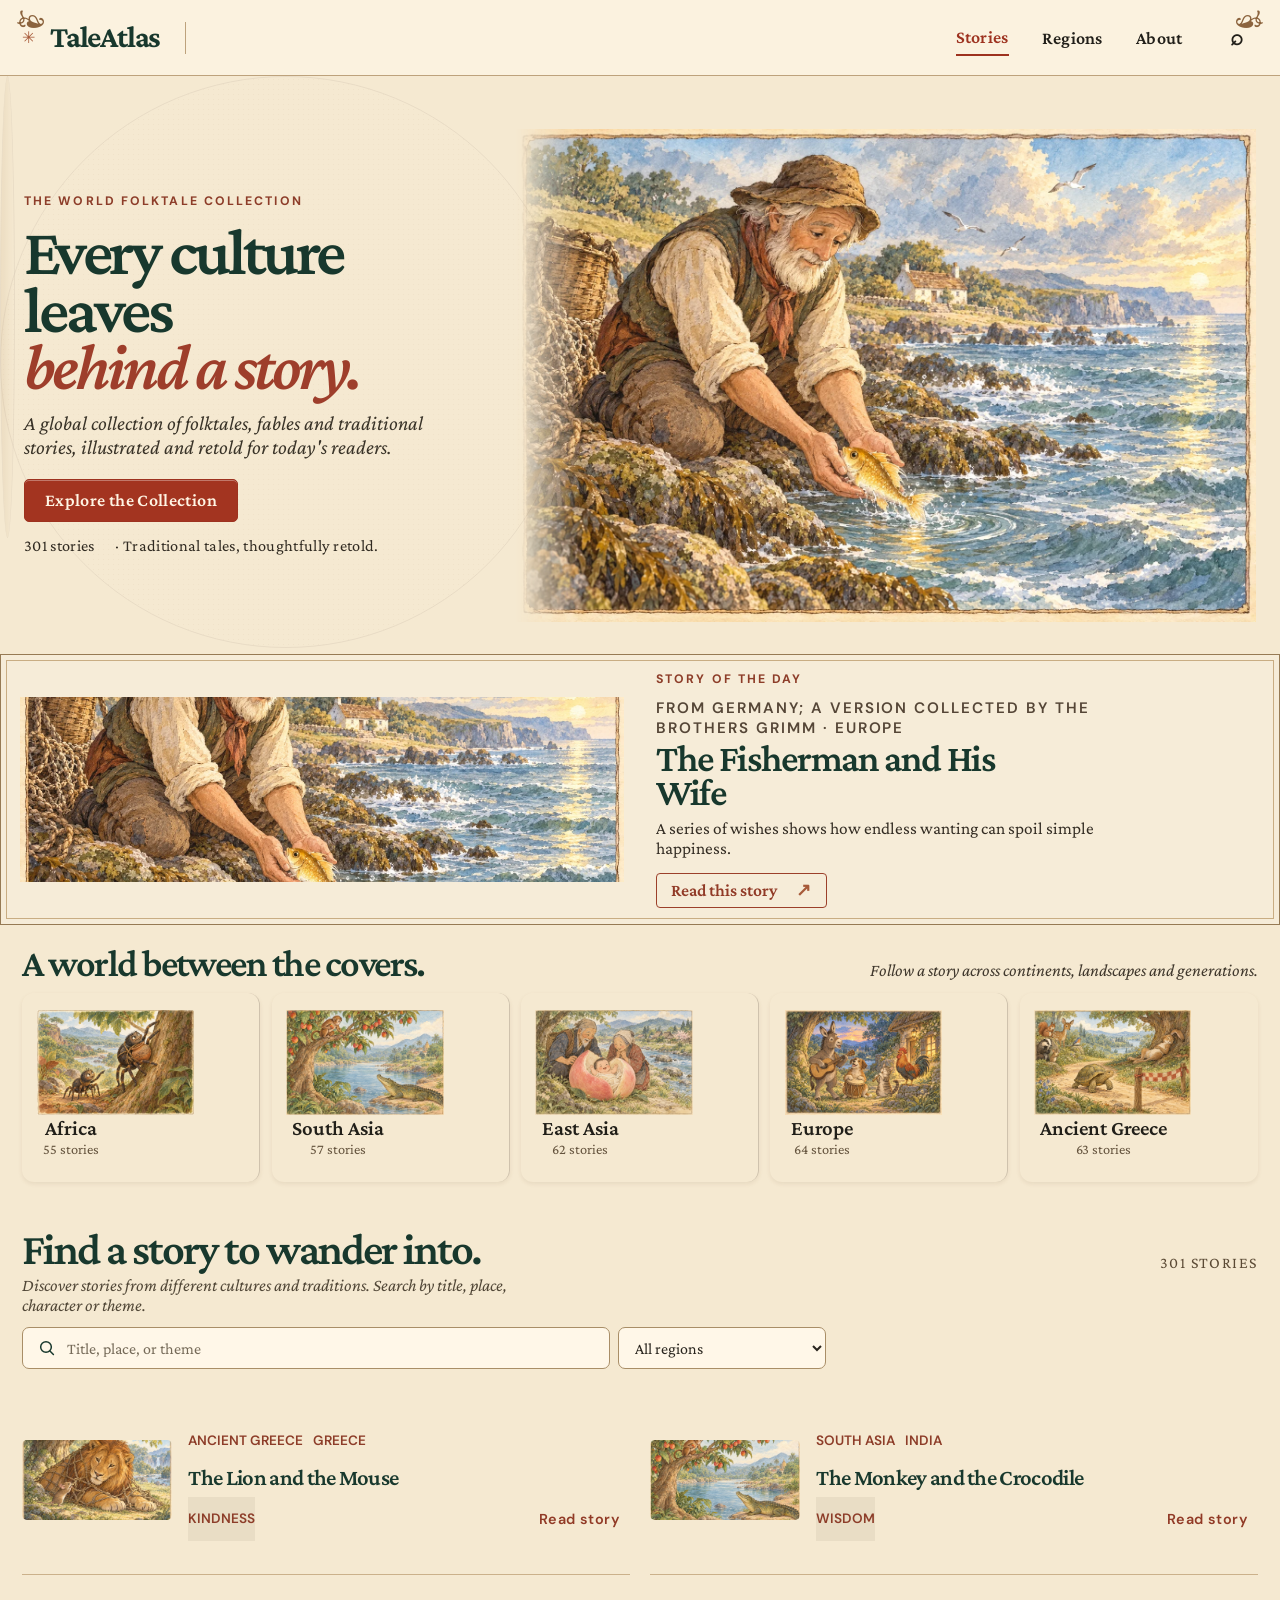
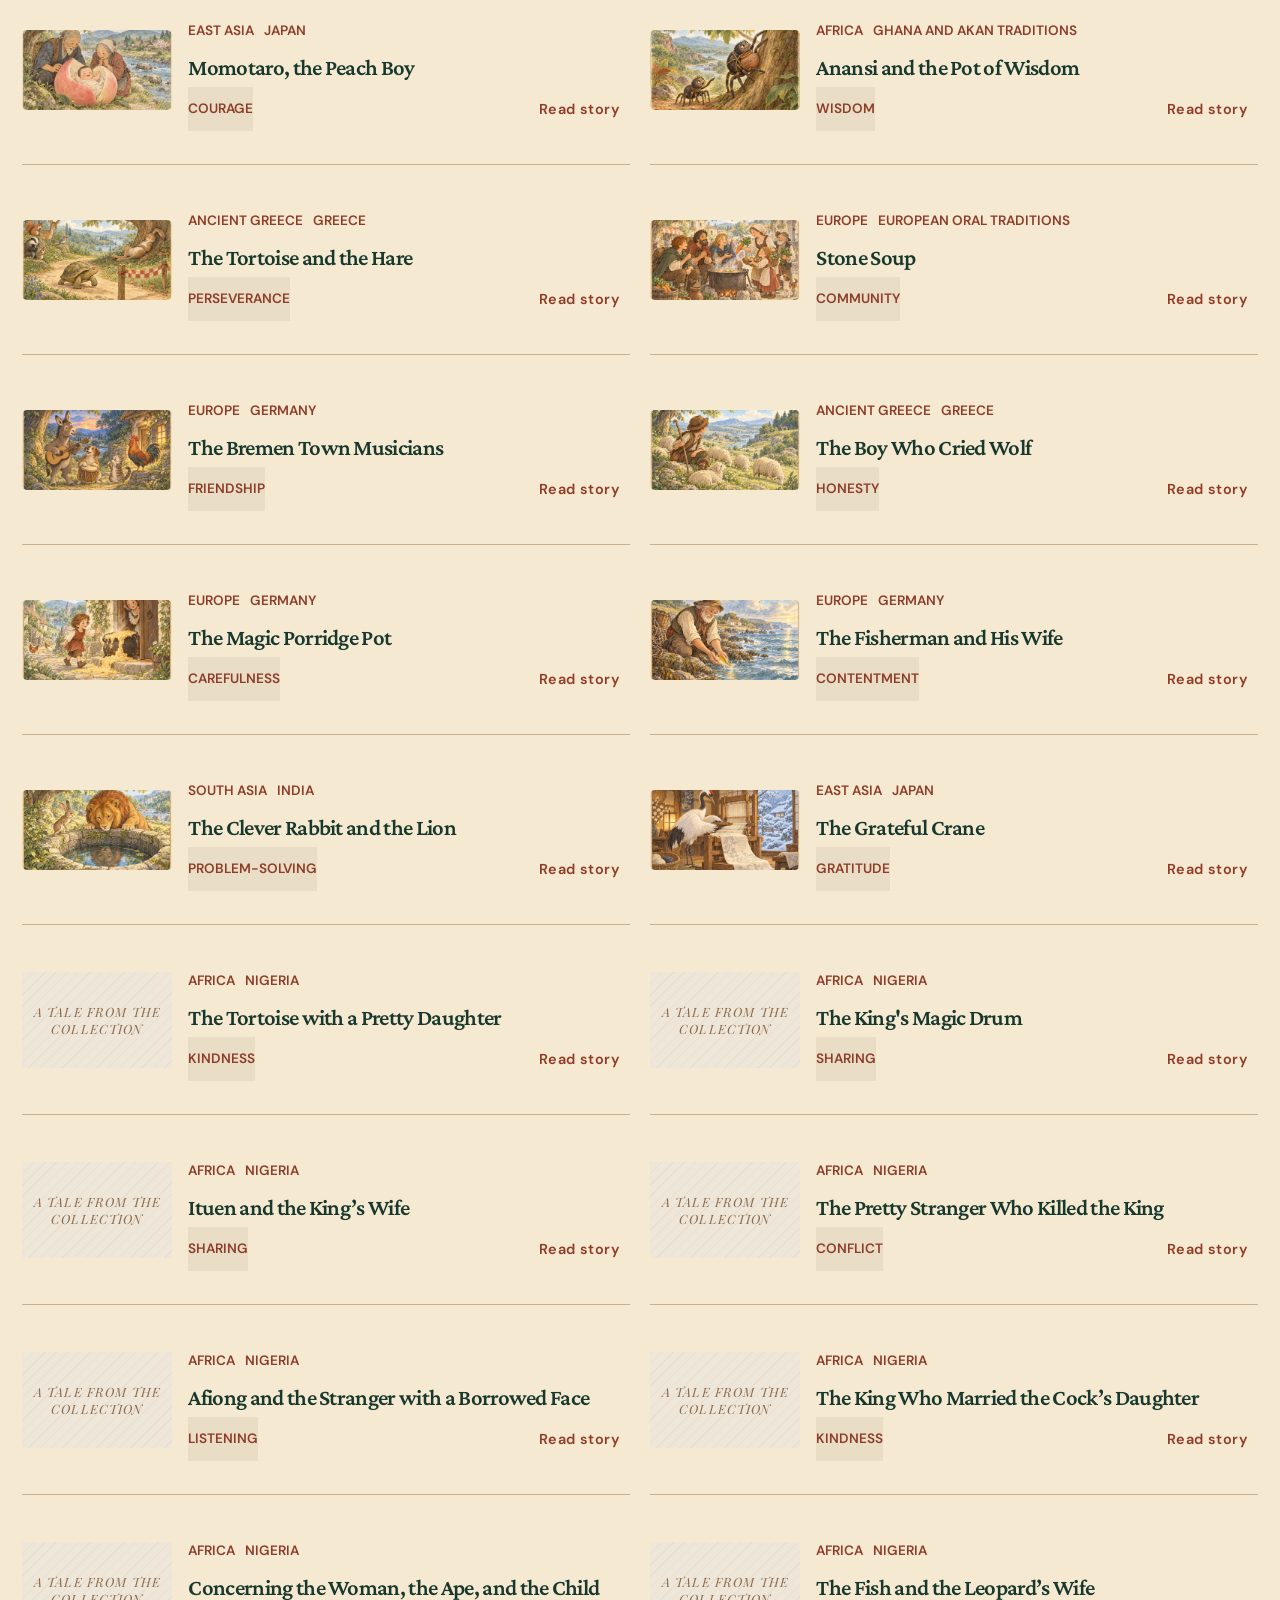
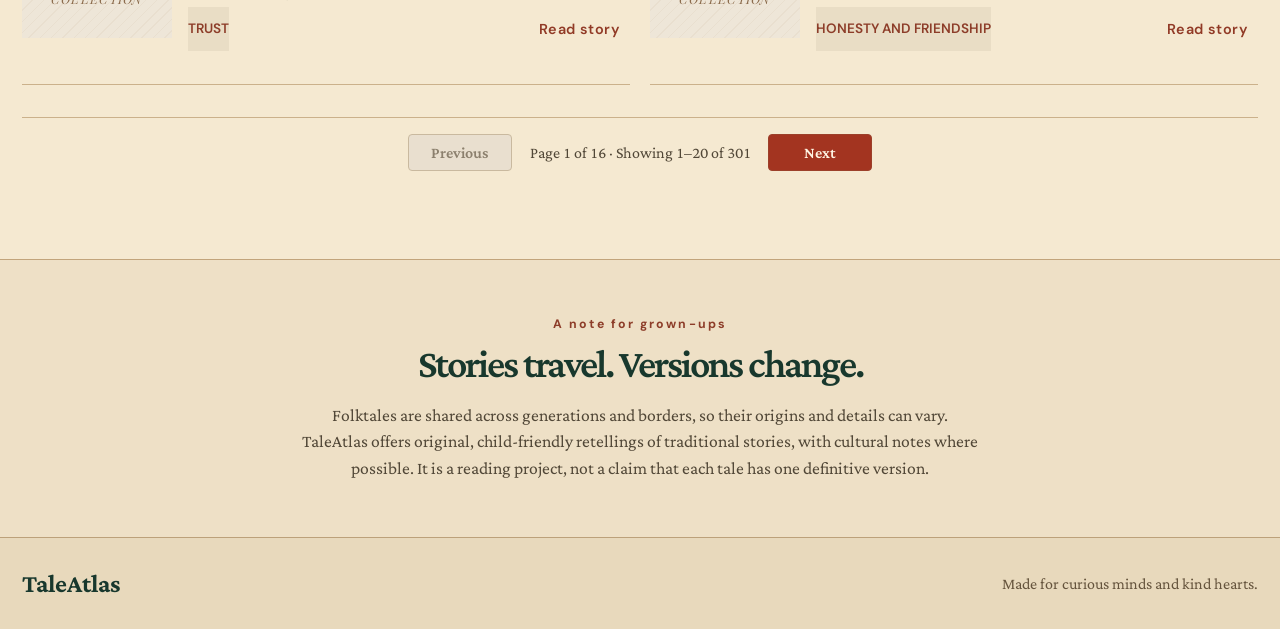
==== commit 117dd6ee: "Compute reading times for stories without hand-set values" ====
--- a/index.html
+++ b/index.html
@@ -180,7 +180,6 @@
 
   <script src="stories.js"></script>
   <script src="reading-time.js"></script>
-  <script src="source-notes.js"></script>
   <script src="script.js"></script>
 </body>
 </html>
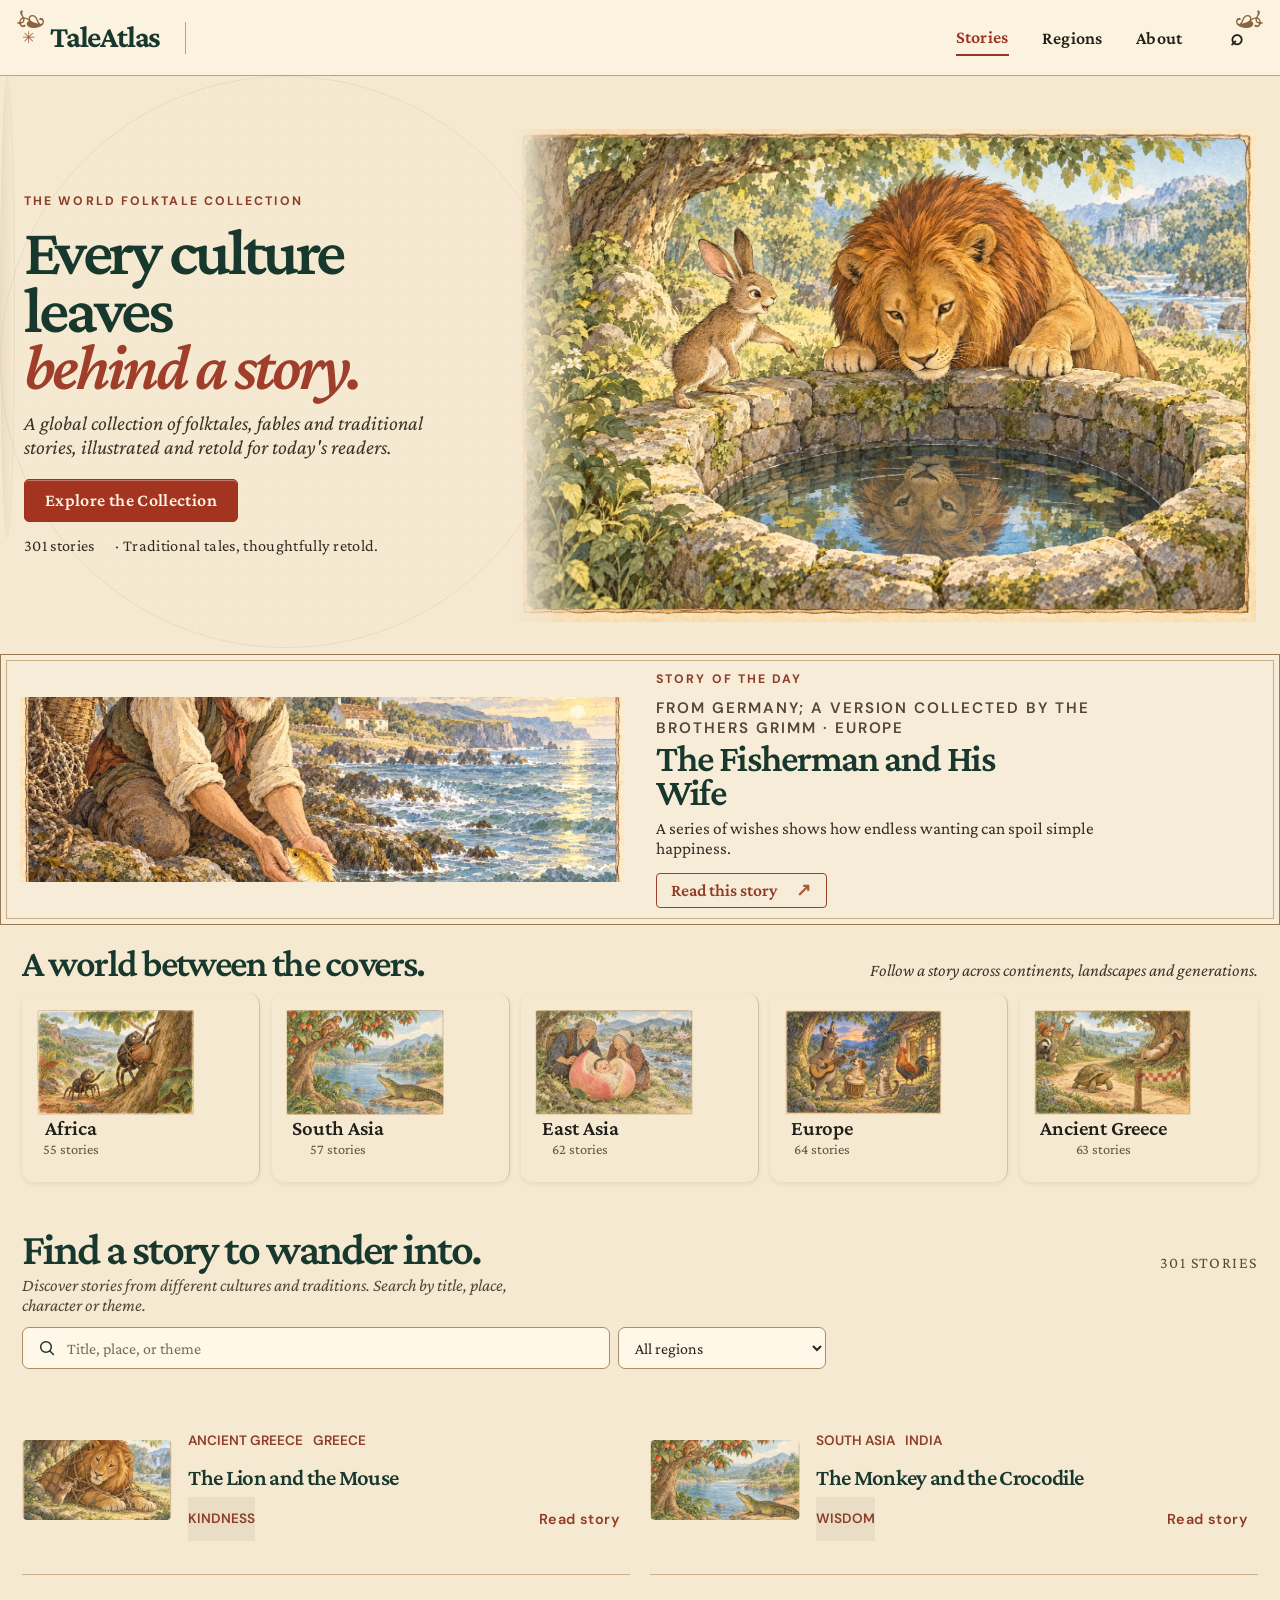
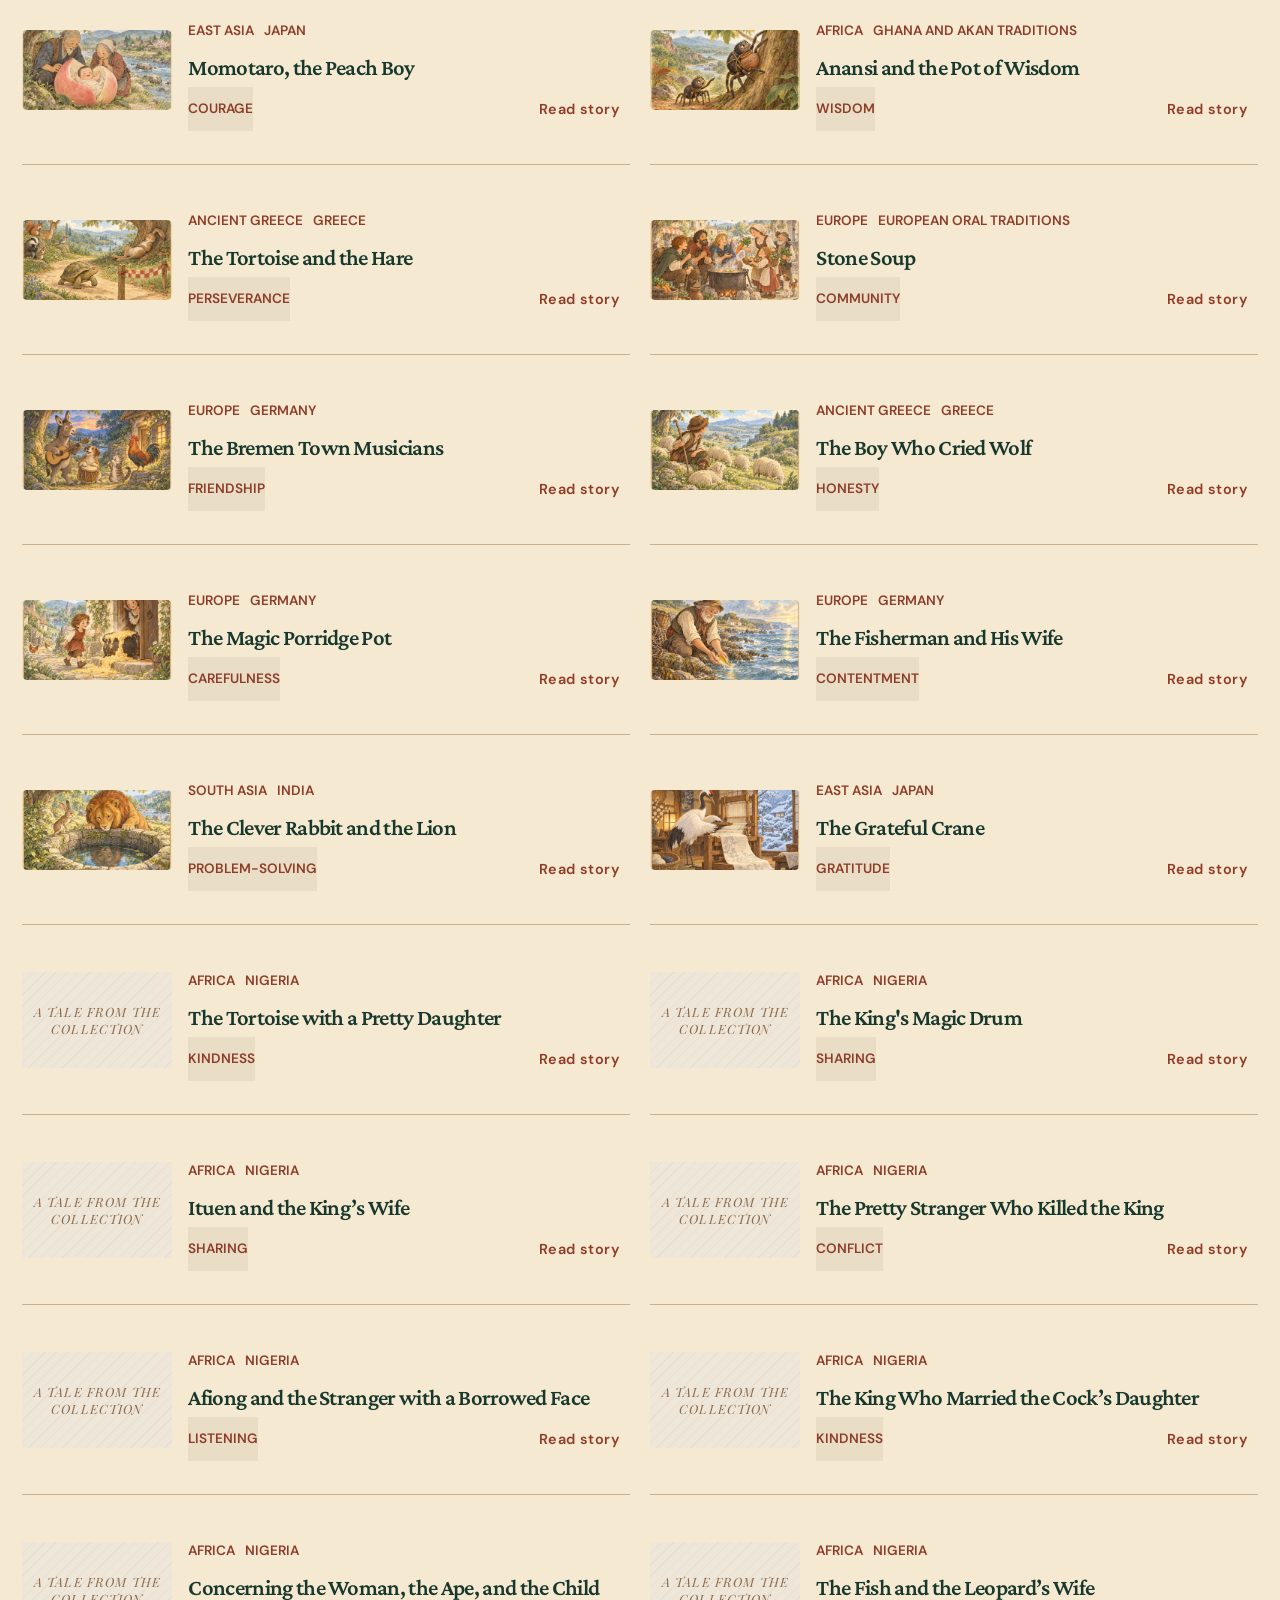
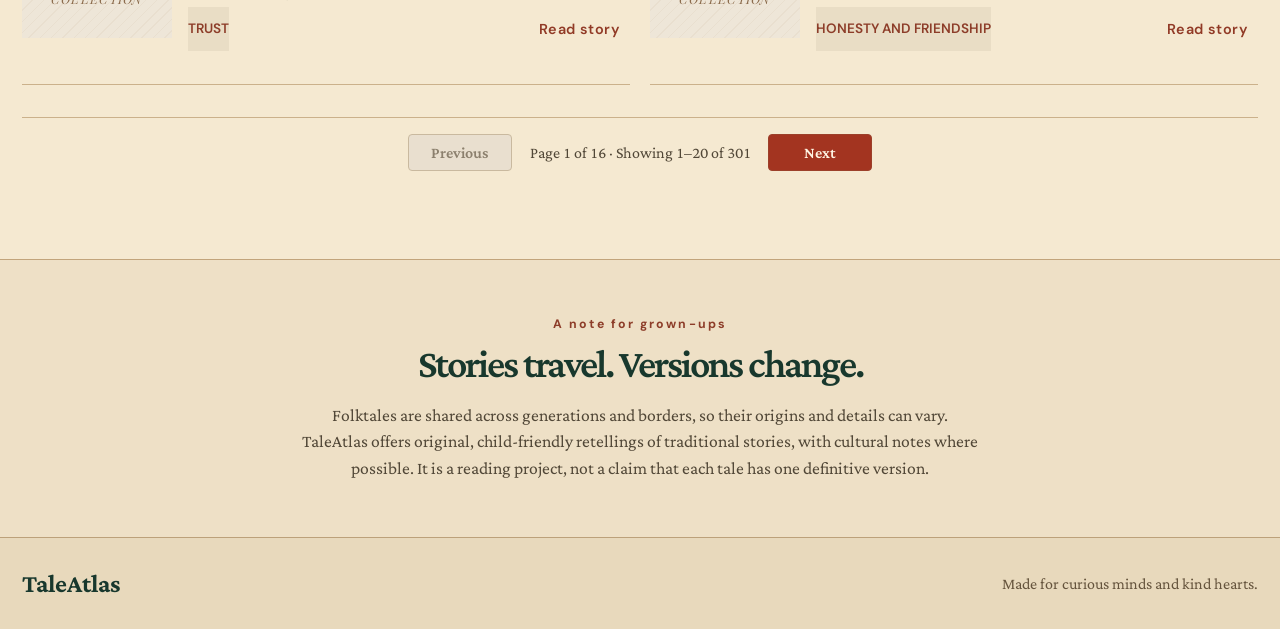
==== commit b6887367: "Hide "authorship uncertain" and "version varies" notes from story sources" ====
--- a/index.html
+++ b/index.html
@@ -180,6 +180,7 @@
 
   <script src="stories.js"></script>
   <script src="reading-time.js"></script>
+  <script src="source-notes.js"></script>
   <script src="script.js"></script>
 </body>
 </html>
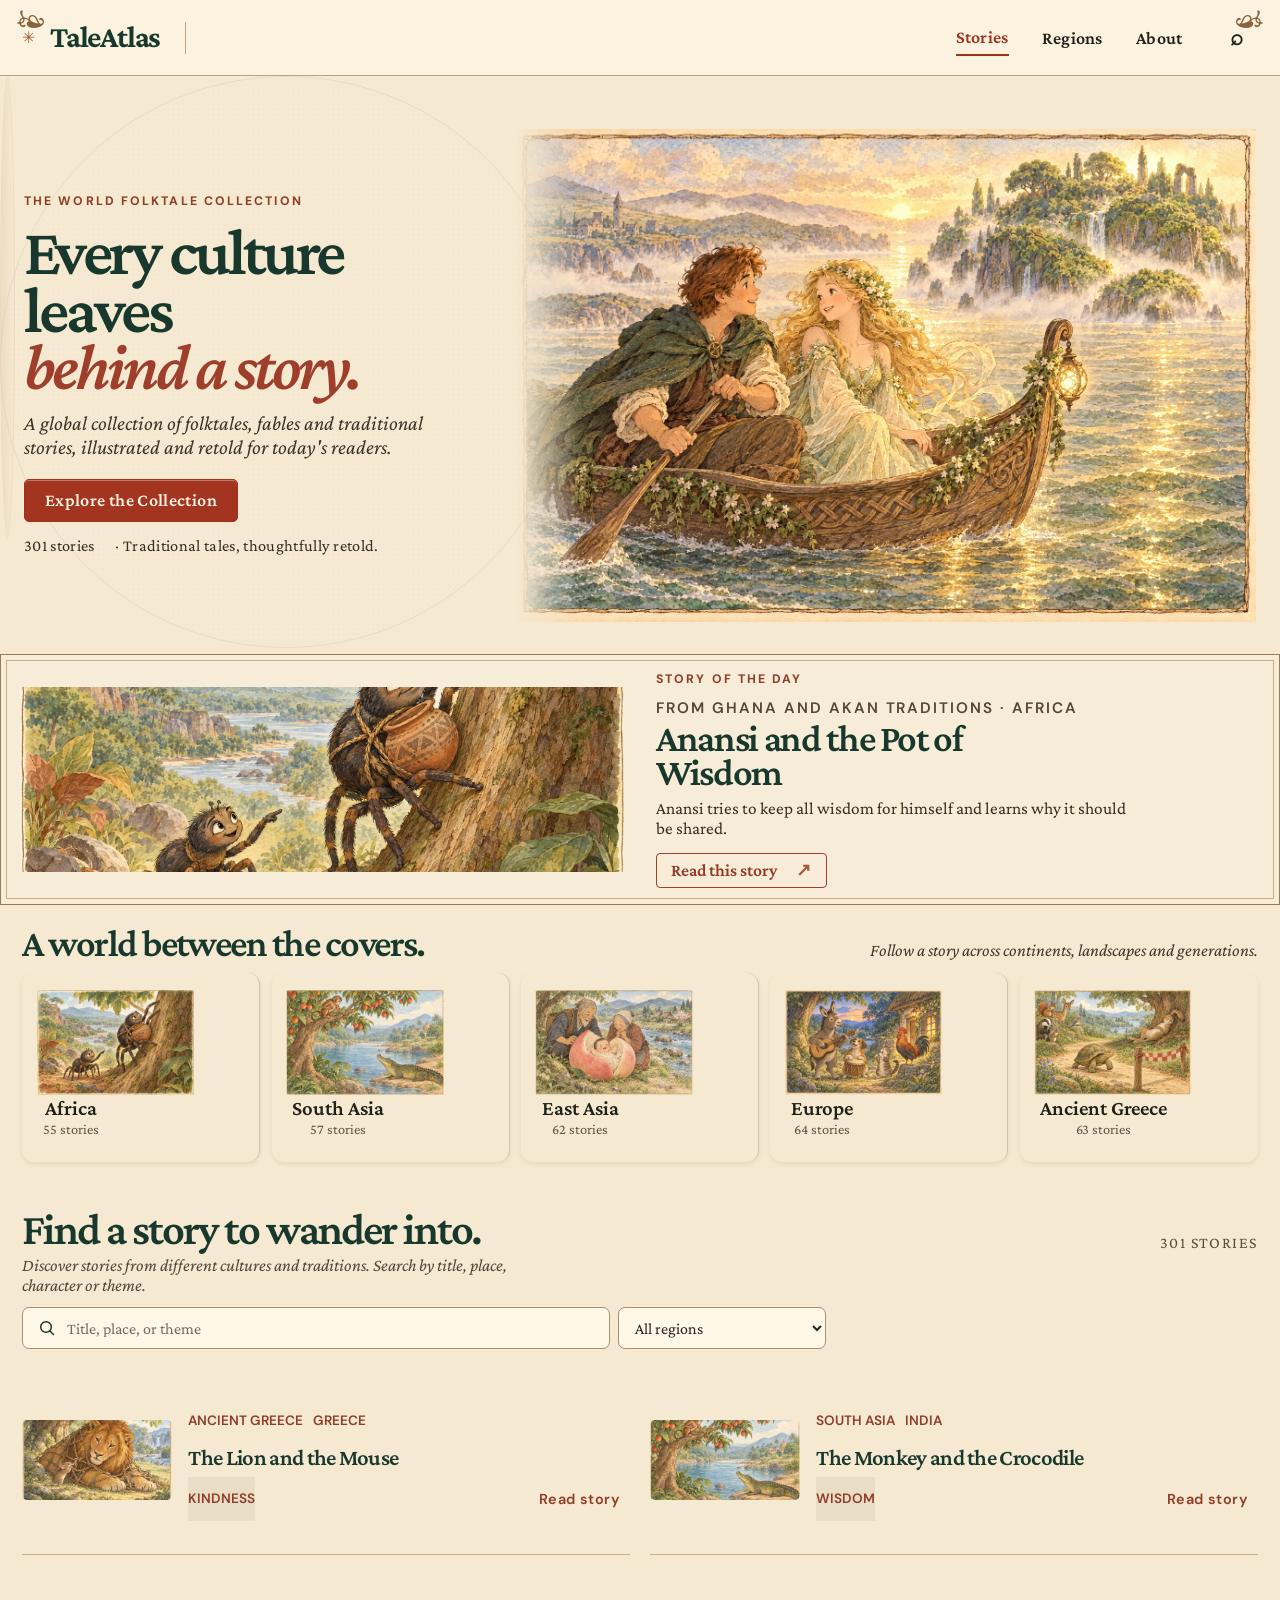
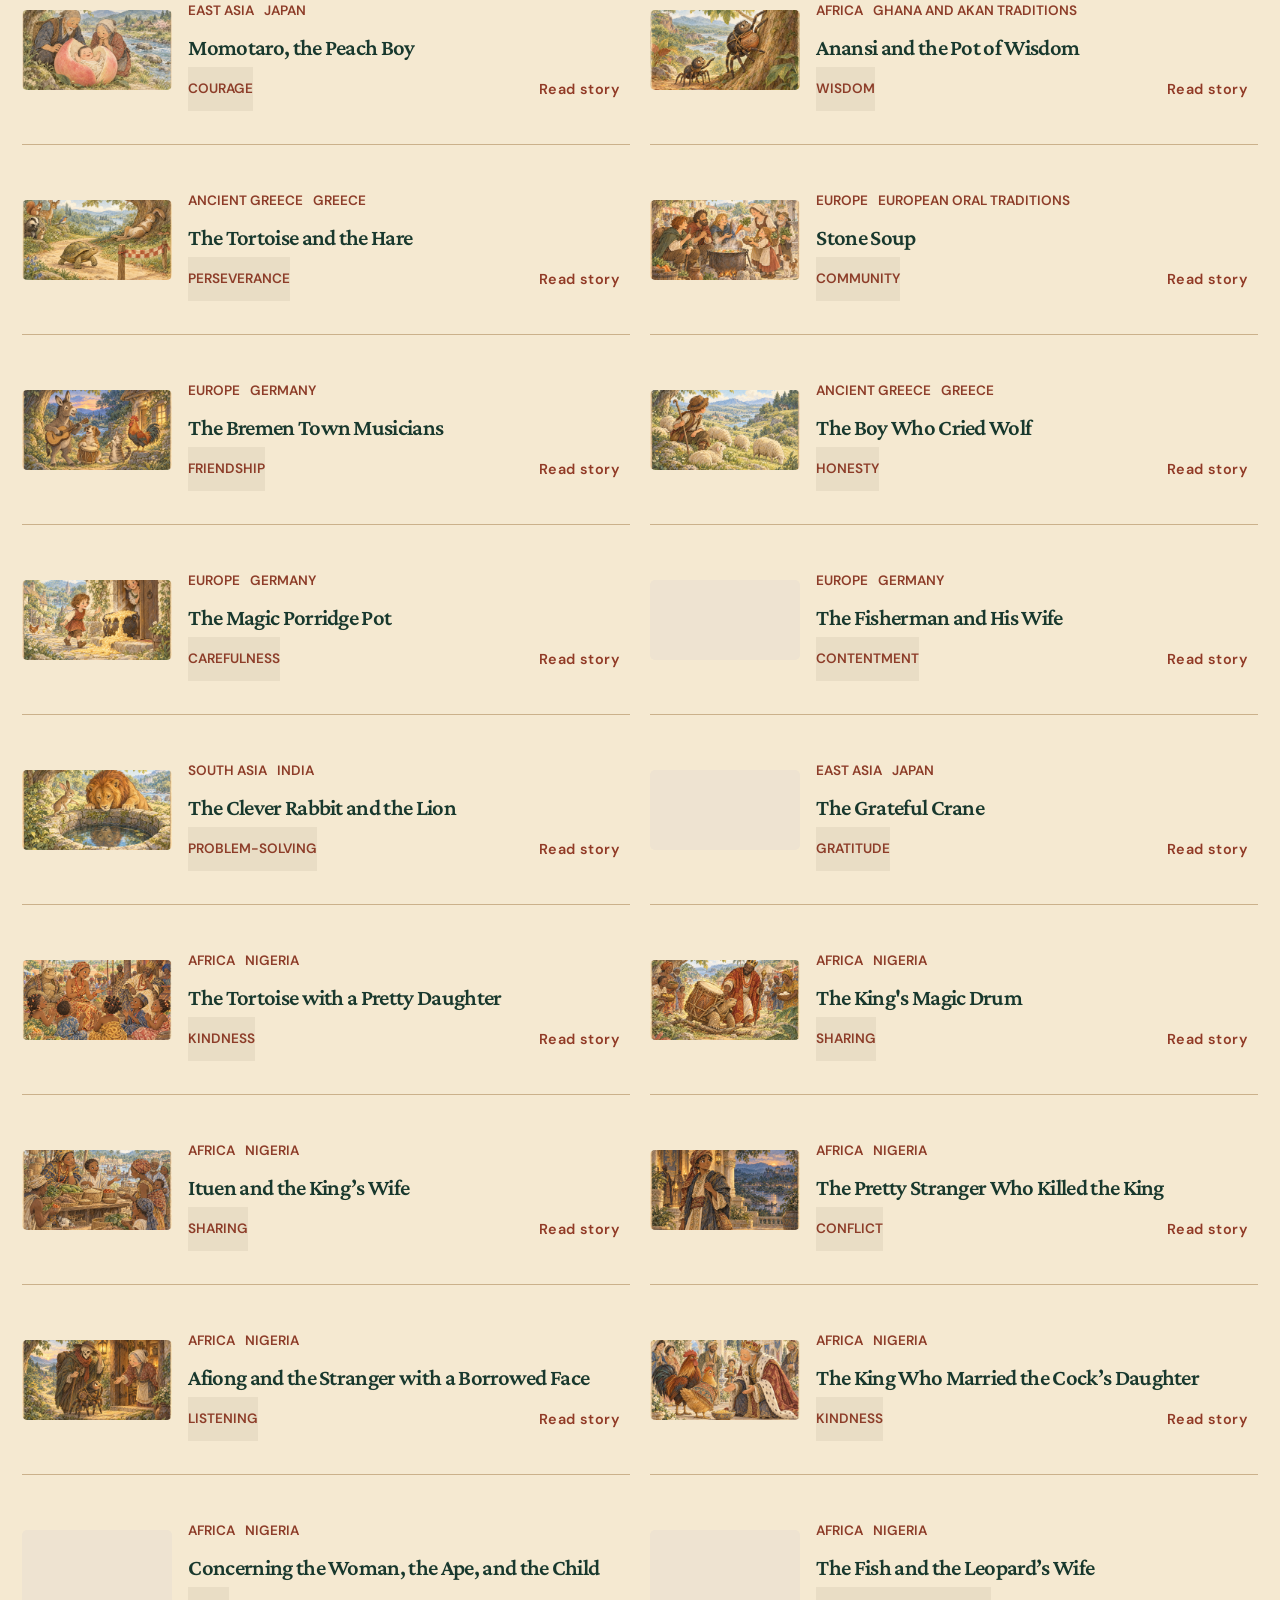
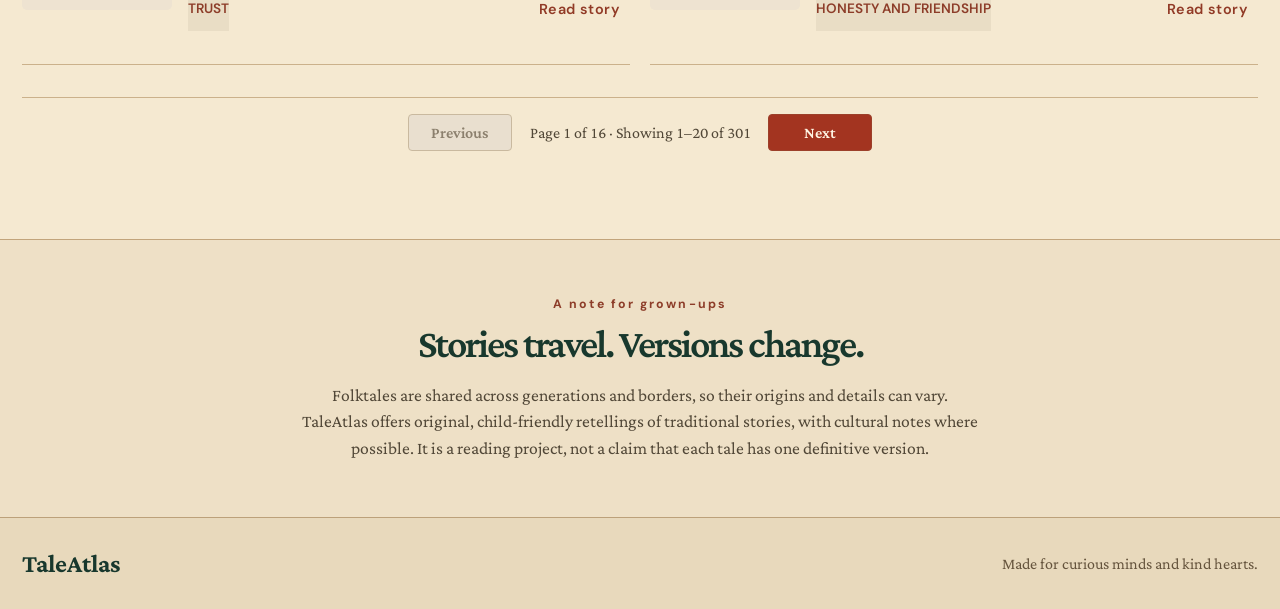
==== commit a526f5c0: "Add 20 TaleAtlas story illustrations and author credit" ====
--- a/index.html
+++ b/index.html
@@ -176,6 +176,7 @@
     <h2 id="about-title">A world of stories, one page at a time.</h2>
     <p>TaleAtlas is a free, growing folktale library designed to feel like opening a classic illustrated storybook. Stories are retold in fresh wording for children. Traditional tale details can vary by community and source.</p>
     <p>As the collection grows, include source notes and cultural context. Use public-domain source texts or fresh retellings, and don't copy modern translations or illustrations without permission.</p>
+    <p>Made with ❤️ by <a href="https://melvinvarghese.in/?utm_source=TaleAtlas">Melvin Varghese</a>.</p>
   </dialog>
 
   <script src="stories.js"></script>
